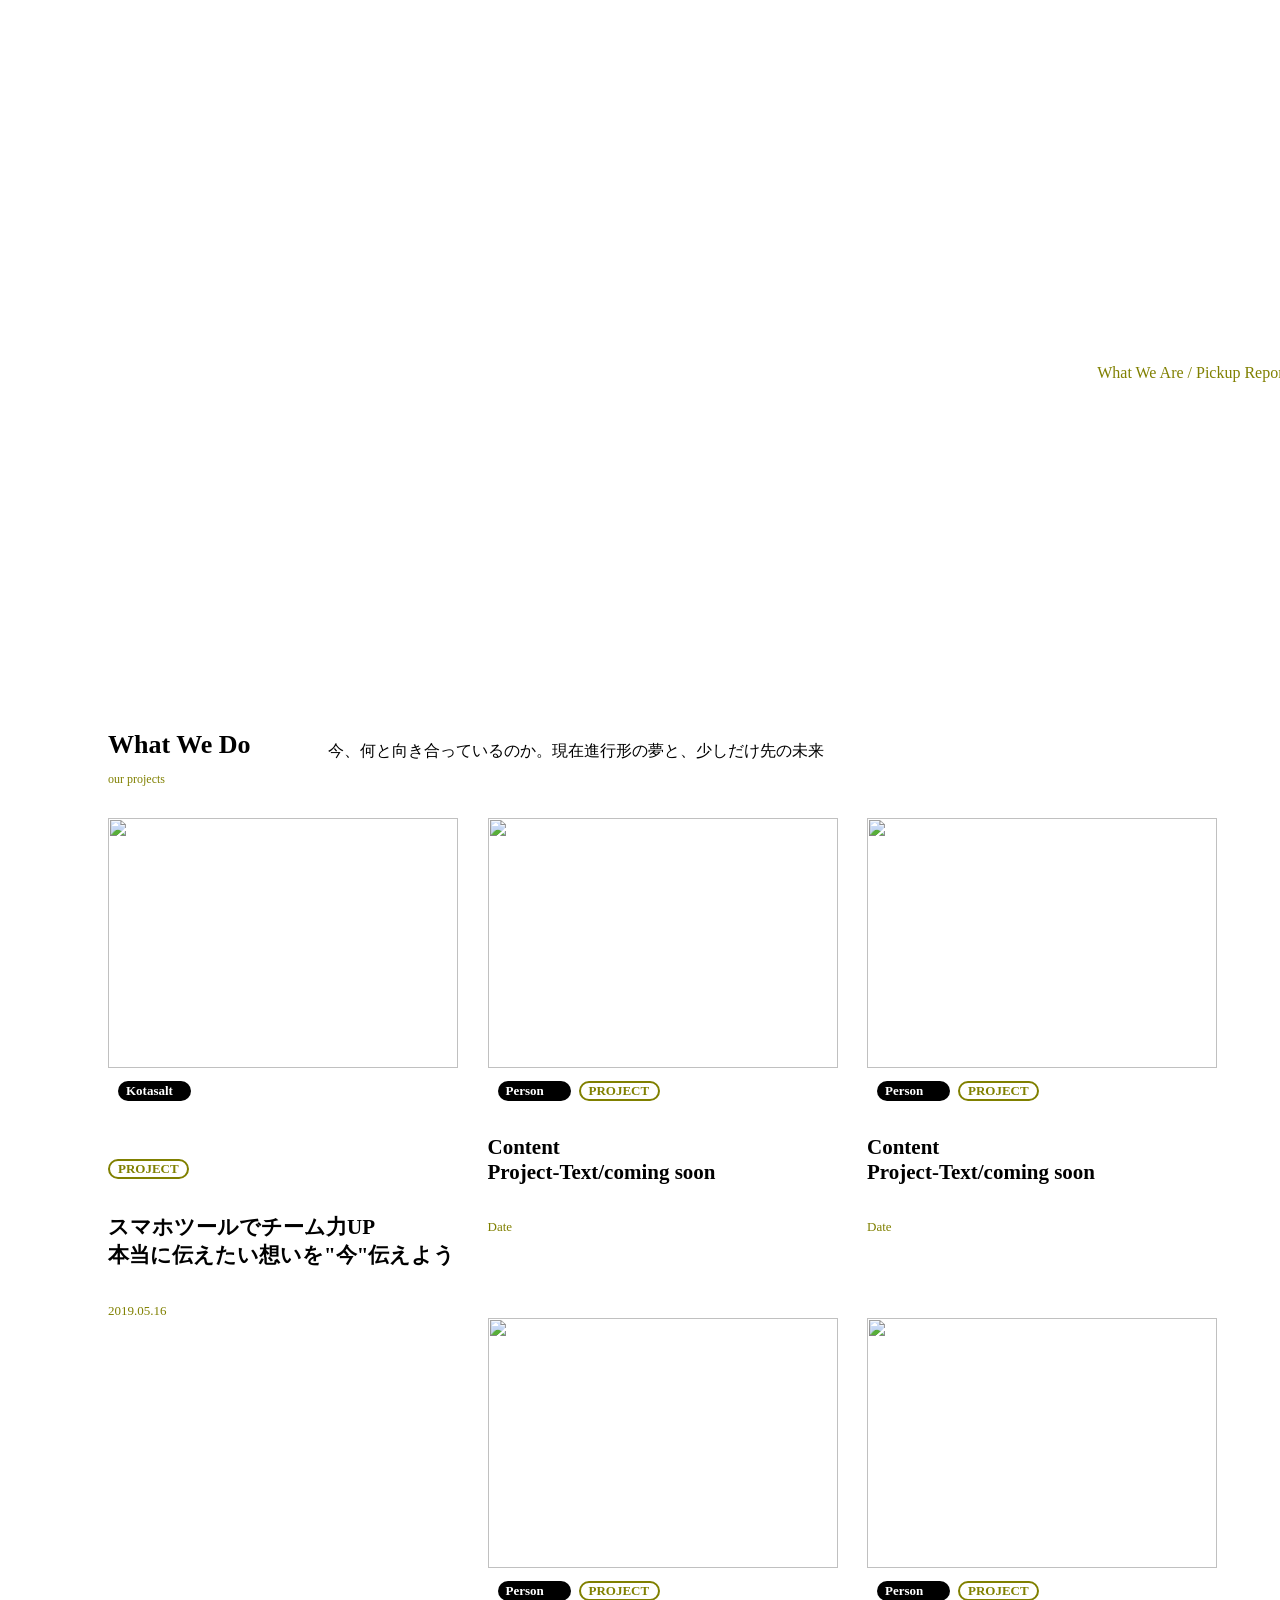
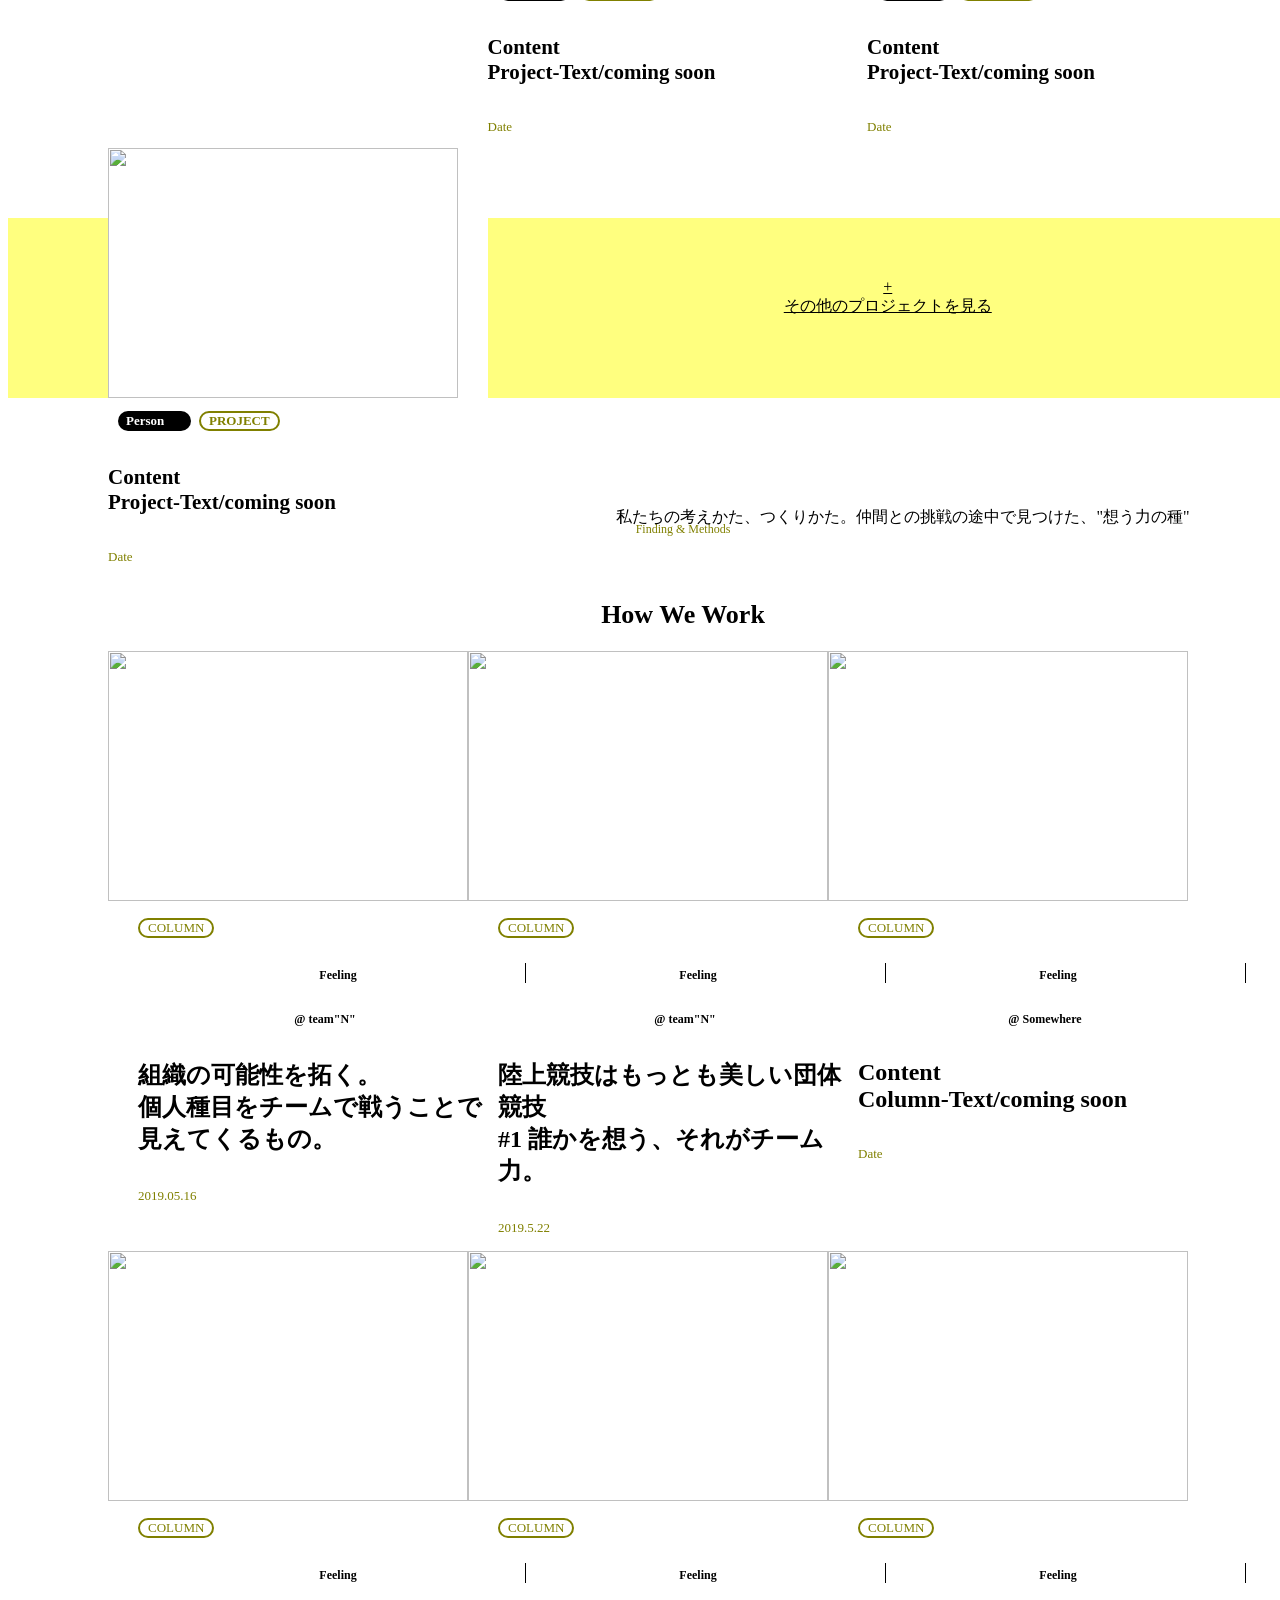
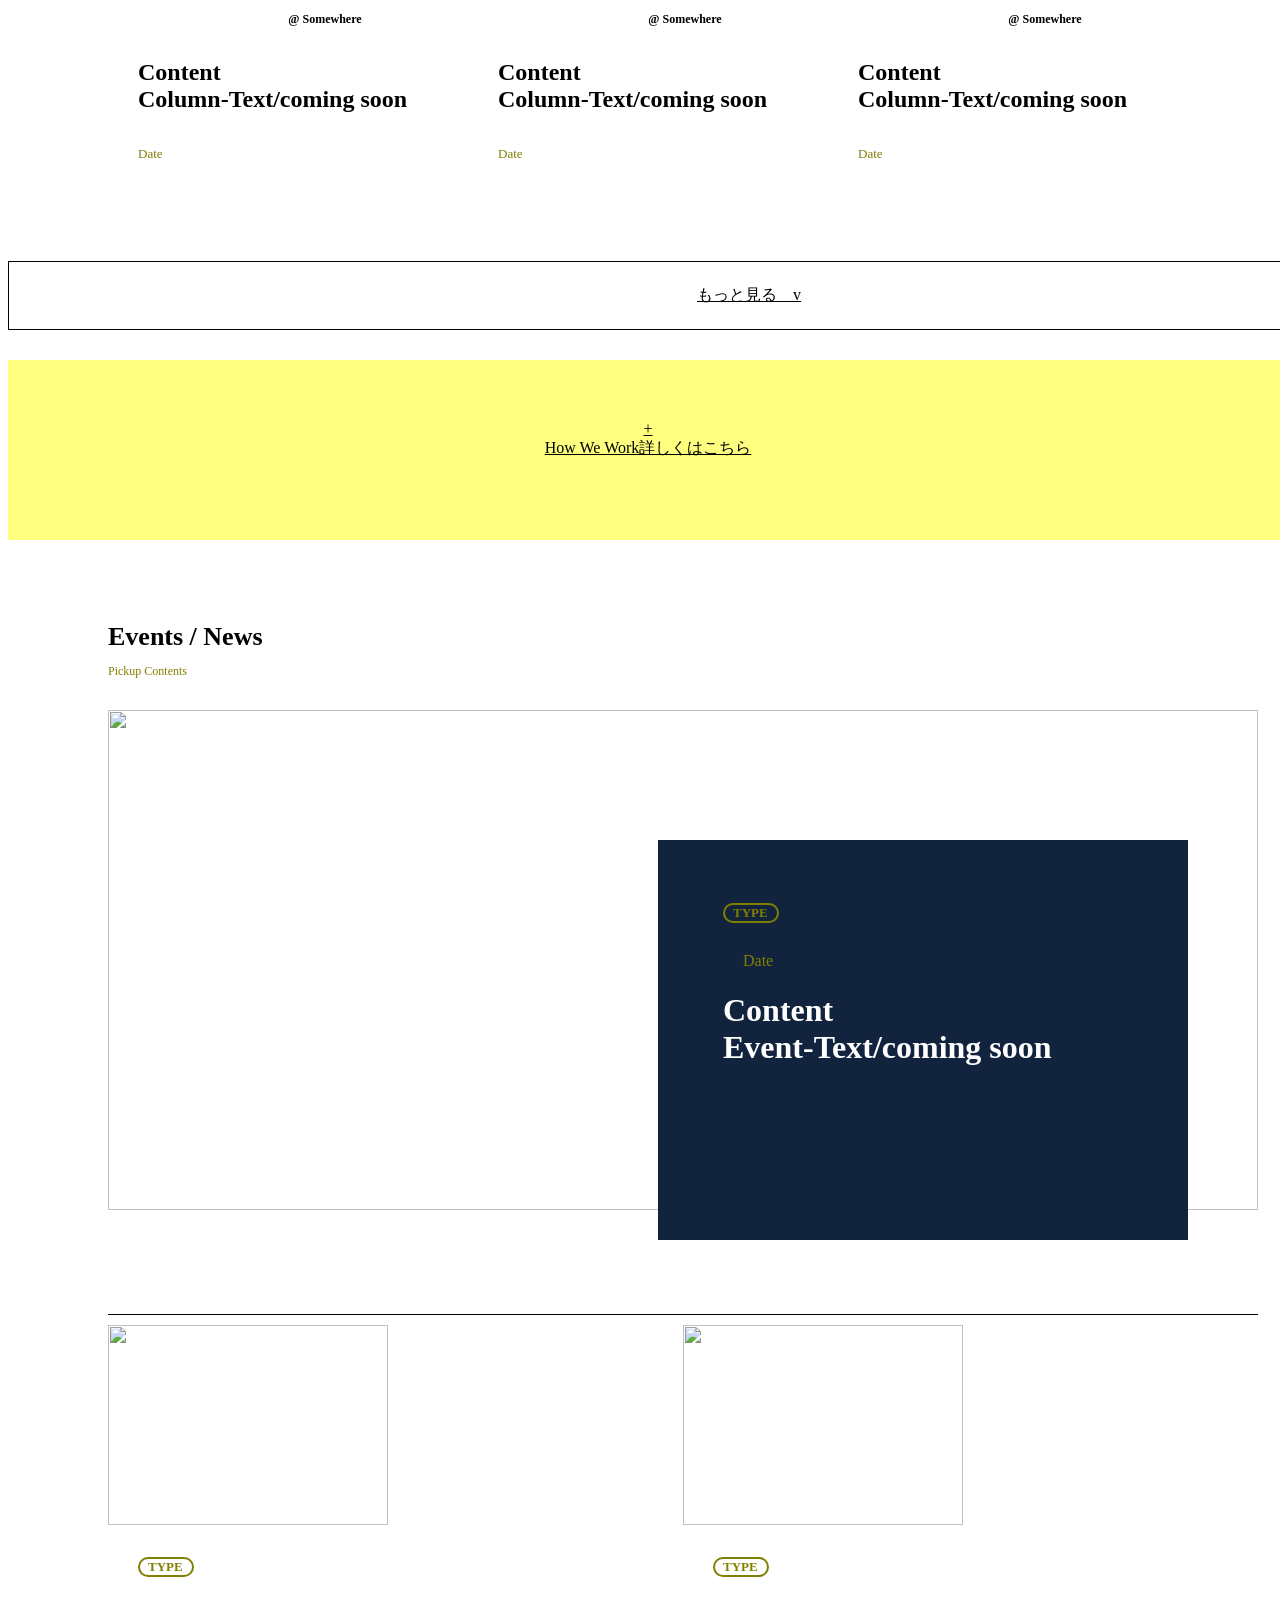
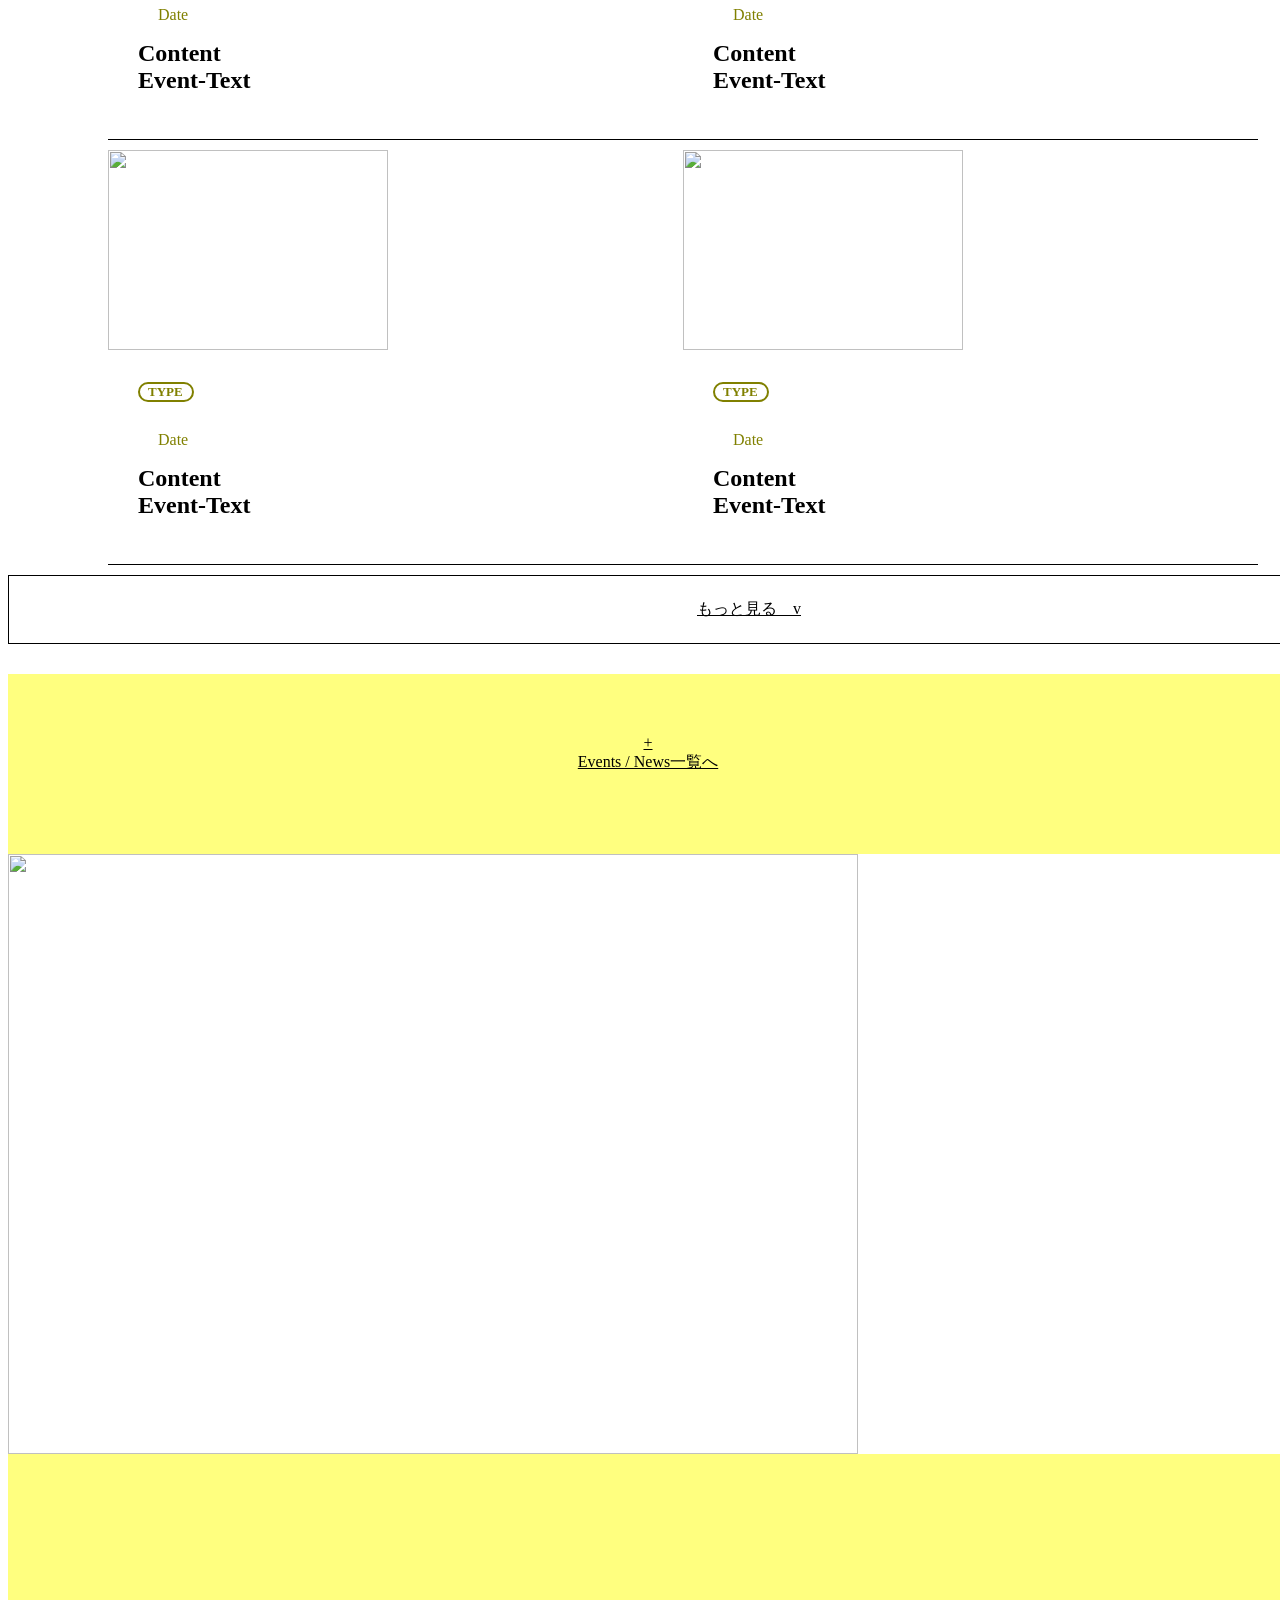
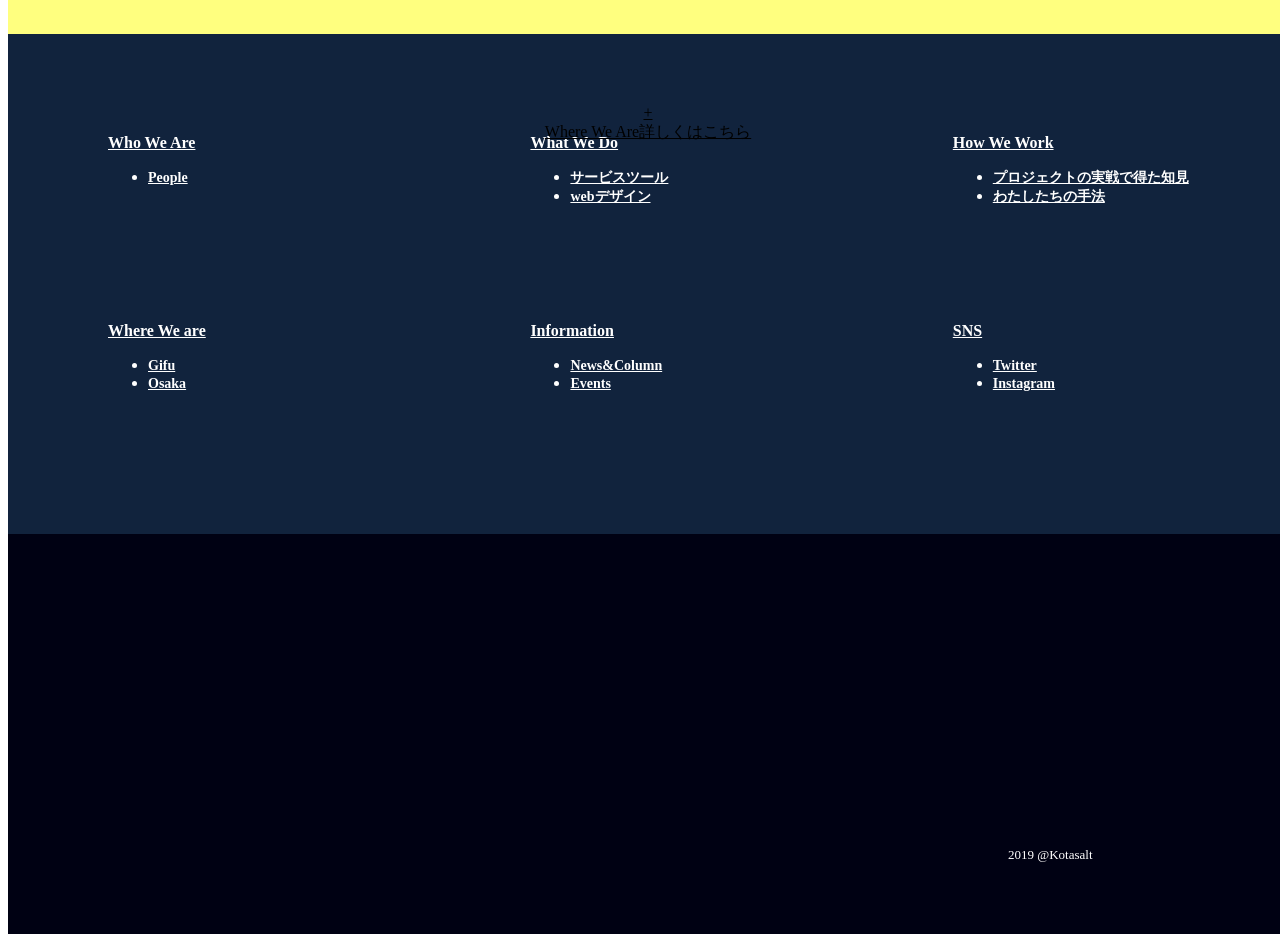
==== index.html @ a30d0985 "Update index.html" ====
<!DOCTYPE html>
<html>
<head>
  <meta name="viewport" content="width=device-width,initial-scale=1.0">
</head>
<link rel="stylesheet" href="stylesheet.css">
  <header>
    <div class="header-logo">
    <div class="header-left">
<h1>@Kotasalt</h1>
    </div>
    <div class="header-right">

        <a href="#">Who</a>
        <a href="#">What</a>
        <a href="#">How</a>
        <a href="#">Where</a>

    </div>
  </div>
  </header>
  <div class="top-wrapper">
    <div class="top-wrapper-logo">
<p>What We Are / Pickup Report</p>
<h1>組織の持つ力の可能性。<br><span> 誰かを想うことで<br> 人はどこまで成長し、楽しめるのか。</span></h1>
</div>

  </div>
  <div class="what-wrapper">
    <div class="contener">
    <div class="section-title">
      <div class="title-left">
      <h2>What We Do</h2>
      <p>our projects</p>
        </div>
        <div class="title-right">
      今、何と向き合っているのか。現在進行形の夢と、少しだけ先の未来
    </div>
  </div>
    <div class="what-contents">
     <div class="project-contents">
       <div class="project-top">
         <a href="#">
       <div class="project">
         <img src="https://kotasalt.web.fc2.com/IMG_E2356.JPG

" alt="">
         <div class="project-head">
         <p class="person">Kotasalt<p>
         <p class="project-logo">PROJECT</p>
          </div>
         <h3>スマホツールでチーム力UP<br>本当に伝えたい想いを"今"伝えよう</h3>
         <p class="date">2019.05.16</p>
       </div>
       </a>
       <a href="#">
       <div class="project">
         <img src="https://kotasalt.web.fc2.com/IMG_E2369.JPG

" alt="">
         <div class="project-head">
         <p class="person">Person</p>
         <p class="project-logo">PROJECT</p>
          </div>
         <h3>Content<br>Project-Text/coming soon</h3>
         <p class="date">Date</p>
       </div>
       </a>
       <a href="#">
       <div class="project">
         <img src="https://kotasalt.web.fc2.com/IMG_E2365.JPG" alt="">
         <div class="project-head">
         <p class="person">Person</p>
         <p class="project-logo">PROJECT</p>
          </div>
         <h3>Content<br>Project-Text/coming soon</h3>
         <p class="date">Date</p>
       </div>
       </a>
     </div>
     <div class="project-bottom">
       <a href="#">
       <div class="project">
         <img src="https://kotasalt.web.fc2.com/IMG_E2357.JPG
" alt="">
         <div class="project-head">
         <p class="person">Person</p>
         <p class="project-logo">PROJECT</p>
          </div>
         <h3>Content<br>Project-Text/coming soon</h3>
         <p class="date">Date</p>
       </div>
       </a>
       <a href="#">
       <div class="project">
         <img src="https://kotasalt.web.fc2.com/IMG_E2361.JPG
" alt="">
         <div class="project-head">
         <p class="person">Person</p>
         <p class="project-logo">PROJECT</p>
          </div>
         <h3>Content<br>Project-Text/coming soon</h3>
         <p class="date">Date</p>
       </div>
       </a>
       <a href="#">
       <div class="project">
         <img src="https://kotasalt.web.fc2.com/IMG_E2350.JPG
" alt="">
         <div class="project-head">
         <p class="person">Person</p>
         <p class="project-logo">PROJECT</p>
          </div>
         <h3>Content<br>Project-Text/coming soon</h3>
         <p class="date">Date</p>
       </div>
       </a>
     </div>
     </div>
    </div>
  </div>
    <div class="plus">
      <a href="#">+<br>その他のプロジェクトを見る</a>
    </div>
  </div>
  <div class="how-wrapper">
    <div class="contener">
    <div class="section-title">
      <div class="title-left">
      <p>Finding & Methods</p>
      <h2>How We Work</h2>
    </div>
    <div class="title-right">
      <p>私たちの考えかた、つくりかた。仲間との挑戦の途中で見つけた、"想う力の種"</p>
    </div>
    </div>
    <div class="how-contents">

      <div class="contents">
        <div class="content-top">
          <a href="#">
          <div class="content">
            <img src="https://kotasalt.web.fc2.com/IMG_E2354.JPG" alt="">
            <div class="content-text">
              <div class="content-title">
                <p class="column">COLUMN</p>
                <p class="feeling">Feeling</p>
                <p class="place">@ team"N"</p>
              </div>
              <div class="content-letter">
                <h2>組織の可能性を拓く。<br>個人種目をチームで戦うことで見えてくるもの。</h2>
              </div>
              <p class="date">2019.05.16</p>
            </div>
          </div>
          </a>
          <a href="#">
          <div class="content">
            <img src="https://kotasalt.web.fc2.com/IMG_E2359.JPG
" alt="">
            <div class="content-text">
              <div class="content-title">
                <p class="column">COLUMN</p>
                <p class="feeling">Feeling</p>
                <p class="place">@ team"N"</p>
              </div>
                <div class="content-letter">
                  <h2>陸上競技はもっとも美しい団体競技<br>#1 誰かを想う、それがチーム力。</h3>
                </div>
                <p class="date">2019.5.22</p>
              </div>

            </div>
              </a>
              <a href="#">
          <div class="content">
            <img src="https://kotasalt.web.fc2.com/IMG_E2348.JPG
" alt="">
            <div class="content-text">
              <div class="content-title">
                <p class="column">COLUMN</p>
                <p class="feeling">Feeling</p>
                <p class="place">@ Somewhere</p>
              </div>
                <div class="content-letter">
                  <h2>Content<br>Column-Text/coming soon</h2>
                </div>
                <p class="date">Date</p>
              </div>

            </div>
            </a>
          </div>
          <div class="content-bottom">
            <a href="#">
          <div class="content">
            <img src="https://kotasalt.web.fc2.com/IMG_E2347.JPG
" alt="">
            <div class="content-text">
              <div class="content-title">
                <p class="column">COLUMN</p>
                <p class="feeling">Feeling</p>
                <p class="place">@ Somewhere</p>
              </div>
                <div class="content-letter">
                  <h2>Content<br>Column-Text/coming soon</h2>
                </div>
                <p class="date">Date</p>
              </div>

            </div>
            </a>
            <a href="#">
          <div class="content">
            <img src="https://kotasalt.web.fc2.com/IMG_E2342.JPG
" alt="">
            <div class="content-text">
              <div class="content-title">
                <p class="column">COLUMN</p>
                <p class="feeling">Feeling</p>
                <p class="place">@ Somewhere</p>
              </div>
                <div class="content-letter">
                  <h2>Content<br>Column-Text/coming soon</h2>
                </div>
                <p class="date">Date</p>
              </div>

            </div>
            </a>
            <a href="#">
            <div class="content">
              <img src="https://kotasalt.web.fc2.com/IMG_E2343.JPG
" alt="">
              <div class="content-text">
                <div class="content-title">
                  <p class="column">COLUMN</p>
                  <p class="feeling">Feeling</p>
                  <p class="place">@ Somewhere</p>
                </div>
                  <div class="content-letter">
                    <h2>Content<br>Column-Text/coming soon</h2>
                  </div>
                  <p class="date">Date</p>
                </div>

              </div>
              </a>
    </div>
  </div>
</div>
</div>
    <div class="more">
      <a href="#">もっと見る　v</a>
    </div>
    <div class=" plus">
      <a href="#">+<br>How We Work詳しくはこちら</a>
    </div>

</div>
  <div class="event-wrapper">
    <div class="contener">
    <div class="section-title">
      <div class="title-left">


      <h2>Events / News</h2>
      <p>Pickup Contents</p>
      </div>
  </div>
  <div class="event-contents">
    <div class="event-top">
      <img src="https://kotasalt.web.fc2.com/IMG_E2345.JPG
" alt="">
      <div class="event-box">
        <div class="event-text">
        <p class="type">TYPE</p>
        <p class="event-date">Date</p>
        <h1>Content<br>Event-Text/coming soon</h1>
      </div>
      </div>
      <div class="events">
        <a href="#">
        <div class="event">
          <div class="event-left">
            <img src="https://kotasalt.web.fc2.com/IMG_E2338.JPG
" alt="">
          </div>
          <div class="event-right">
            <p class="type">TYPE</p>
            <p class="event-date">Date</p>
            <h2>Content<br>Event-Text</h2>
          </div>
        </div>
        </a>
        <a href="#">
        <div class="event">
          <div class="event-left">
            <img src="https://kotasalt.web.fc2.com/IMG_E2355.JPG
" alt="">
          </div>
          <div class="event-right">
            <p class="type">TYPE</p>
            <p class="event-date">Date</p>
            <h2>Content<br>Event-Text</h2>
          </div>
        </div>
        </a>
        <a href="#">
        <div class="event">
          <div class="event-left">
            <img src="https://kotasalt.web.fc2.com/IMG_E2362.JPG
" alt="">
          </div>
          <div class="event-right">
            <p class="type">TYPE</p>
            <p class="event-date">Date</p>
            <h2>Content<br>Event-Text</h2>
          </div>
        </div>
        </a>
        <a href="#">
        <div class="event">
          <div class="event-left">
            <img src="https://kotasalt.web.fc2.com/IMG_E2360.JPG
" alt="">
          </div>
          <div class="event-right">
            <p class="type">TYPE</p>
            <p class="event-date">Date</p>
            <h2>Content<br>Event-Text</h2>
          </div>
        </div>
        </a>


      </div>
    </div>
  </div>
</div>
  <div class="more">
    <a href="#">もっと見る　v</a>
  </div>

  <div class="plus">
    <a href="#">+<br>Events / News一覧へ</a>
  </div>
  </div>
  <div class="where-wrapper">

    <div class="where-contents">
      <div class="where-image">
        <img src="https://pds.exblog.jp/pds/1/201011/21/76/d0054276_19454014.jpg
" alt="">
      </div>
      <div class="where-right">
        <div class="section-title">
          <p class="access">Access</p>
          <h2>Where We Are</h2>
        </div>
      <div class="where-type">
        <ul>
          <li><a href="#">Gifu</a> </li>
          <li><a class="osaka" href="#">Osaka</a> </li>
        </ul>
      </div>
      </div>
    </div>
    <div class="plus">
      <a href="#">+<br>Where We Are詳しくはこちら</a>
    </div>
  </div>
  <div class="conect-wrapper">
   <div class="something1">

   </div>
   <div class="something2">

   </div>
   <div class="something3">

   </div>
  </div>
  <!-- <div class="message-wrapper"> -->
    <!-- <h2>お問い合わせ</h2> -->
    <!-- <p>気軽にご連絡ください。</p> -->
  <!-- </div> -->
  <div class="link-wrapper">
    <div class="link-contents">
    <div class="link-top">
    <div class="top where">
      <a href="#">Who We Are</a>
      <ul>
        <li>  <a href="#">People</a></li>
      </ul>
    </div>
    <div class="top what">
      <a href="#">What We Do</a>
      <ul>
        <li>  <a href="#">サービスツール</a></li>
        <li>  <a href="#">webデザイン</a></li>
      </ul>
    </div>
    <div class="top how">
      <a href="#">How We Work</a>
      <ul>
        <li>  <a href="#">プロジェクトの実戦で得た知見</a></li>
        <li><a href="#">わたしたちの手法</a></li>
      </ul>

    </div>
  </div>
  <div class="link-bottom">
    <div class="bottom where">
      <a href="#">Where We are</a>
      <ul>
        <li><a href="#">Gifu</a></li>
        <li><a href="#">Osaka</a></li>
      </ul>
    </div>
    <div class="bottom information">
      <a href="#">Information</a>
      <ul>
        <li><a href="#">News&Column</a></li>
        <li>  <a href="#">Events</a></li>
      </ul>

    </div>
    <div class="bottom sns">
      <a href="#">SNS</a>
      <ul>
        <li><a href="#">Twitter</a> </li>
        <li><a href="#">Instagram</a></li>
      </ul>
    </div>
  </div>
  </div>
</div>
  <footer>
    <p>2019 @Kotasalt</p>
     </footer>
</html>
---- stylesheet.css ----
*{
 width:100%;
}
header{
 height:80px;

  position:absolute;

  width:100%;

}
.header-logo{
height:50px;

}
.header-left{
  float:left;
}
.header-left h1{
  font-size:30px;
  margin-left: 30px;
color:white;
padding-top:5px;
}
.header-right{
  float:right;
  margin-right:15px;
  text-align:right;
}
.header-right a{
font-size:20px;
padding:0 15px;
margin-top: 36px;
margin-right:40px;
color:white;
text-align:right;
float:right;
font-family:sans-serif;
font-weight: bold;
}
.header-right a:hover{
  color:rgba(255, 255, 0, 1);
}
.top-wrapper{
background-image:url(https://kotasalt.web.fc2.com/IMG_E2345.JPG


 );
background-size:cover;
height:640px;
width:100%;
}
.top-wrapper p{
  color:#808000;
  font-family:serif;
  text-align:right;
  padding-right: 21px;
}
.top-wrapper h1{
  color:white;
  text-align:left;
  float:right;
  font-size:35px;
  margin-left:20px;
}
.top-wrapper-logo{
  padding-top:340px;
  padding-right:80px;
}

.top-wrapper-select{
  float:left;
}
.what-wrapper{
  padding-top:30px;
  margin-top:30px;


}
.contener{
margin:0 auto;
padding:0 100px;
max-width:1150px;
width:100%;
}
.section-title{
  height:100px;
position:relative;
}
.title-left{
  border-right: #696969 solid 2px;
}
.title-left h2{
  font-size:30px;
float:left;
font-size:26px;
}
.title-left p{
  color:#808000;
position:absolute;
top:52px;
font-size:12px;
font-family:inherit;

}
.title-right{
  position:absolute;
  float:right;
  top:33px;
  padding-left: 220px;

}
.what-contents{
  text-align:center;
  height:1000px;

}
.project-top{
  height:500px;
}
.project-bottom{
  height:500px;
}
.project{
  float:left;
  width:33%;
  text-align:left;
  background-color: white;
}
.project:hover{
opacity:0.7;
}
.plus{
  height:120px;
text-align: center;
padding-top: 60px;
background-color:rgba(255,255,0,0.5);
border-bottom:none;
}
.plus:hover{
  background-color:rgba(255,255,0,1)
}
.plus a{
  color:black;
}
.project img{
  display:block;
  width:350px;
  height:250px;
}
.person{
  font-size:13px;
  font-weight:bold;
  width:57px;
  padding:2px 8px;
  background-color:black;
  color:white;
  border-radius: 20px;
  margin-right: 8px;
  margin-left: 10px;

}
.project-logo{
  border:#808000 solid 2px;
  border-radius: 20px;
  color:#808000;


  font-size:13px;
  padding:0 8px;

  width:61px;
  display:block;

}
.project-head{

}
.project-head p{
  float:left;
  font-weight: bold;
}
.project h3{
  display:inline-block;
  font-size:21px;
color:black;
}
.date{
  color:#808000;
  font-size:13px;
  text-align: left;
}
.how-wrapper{
  padding-top:30px;
  margin-top:30px;

  text-align: center;

}
.content img{
  width:360px;
  height:250px;
}
.content{
  float:left;
  width:360px;
  height:600px;

}

.how-contents{
  text-align:center;
  height:1100px;
}
.content-text{

padding:0 30px;
}
.column{
  border:#808000 solid 2px;
  color:#808000;
  font-size:13px;
  border-radius: 20px;
  padding:0 8px;
  display:block;
  width:56px;
  float:left;
}
.section-title{
  padding-bottom:10px;
}
.feeling{
  float:left;
  font-size: 12px;
  font-weight: bold;
 padding-top:5px;
 padding-right:7px;
 padding-left: 20px;
 border-right:black solid 1px;
 color:black;
}
.place{
  float:left;
  font-size:12px;
  font-weight:bold;
  padding-top:5px;
  padding-left:7px;
  color:black;
}
.content-letter{
  display:inline-block;
  text-align: left;
  color:black;
}
.more{
  text-align: center;
}
.more a{
display:inline-block;
padding:23px 100px;
border:black solid 1px;
margin-top:10px;
margin-bottom:30px;
color:black;
}
.more a:hover{
  background-color:rgba(255,255,0,1);
}
.content:hover{
  background-color: rgba(255,255,0);
}
.event-wrapper{
  padding-top:30px;
  margin-top:30px;

}
.event-top{
  position:relative;
}
.event-top img{
  height:500px;
  width:100%;
}
.event-box{
  color:white;
  background-color: rgba(17,35,61,1);
  width:530px;
  height:400px;
  position:absolute;
  top:130px;
  margin-left:550px;
}
.event-left img{
  width:280px;
  height:200px;
}
.event-text{
  margin:0 auto;
  width:400px;
  height:300px;
  margin-top:50px;
  position:relative;
}
.type{
  border:#808000 solid 2px;
  border-radius: 20px;
  font-size:13px;
  width:36px;
  color:#808000;
padding:0 8px;
float:left;
font-weight: bold;
}
.event-date{
  color:#808000;
  float:left;
  padding-left: 20px;
}
.event-text h1{
  display:block;
  position:absolute;
  top:80px;
  text-align: left;
}
.events{

  height:500px;
  margin-top: 100px;
  border-top: black solid 1px;
}
.event-left{
  float:left;
}
.event-right{
  float:left;
  padding:15px 30px;
}
.event-right h2{
  color:black;
}
.event{
  width:50%;
  float:left;
  padding-top:10px;
  padding-bottom:10px;
  border-bottom: black solid 1px;

}
.where-contents{
height:600px;
}
.where-image{
  float:left;
  width:850px;
  height:600px;
}
.where-image img{
  width:850px;
  height:600px;
}
.where-left{
  float:left;
}
.where-right{
padding-right:245px;
  float:right;
  text-align: left;
}
.access{
  color:#808000;
}
.where-type a{
  color:black;
  font-weight: bold;
  font-size:22px;
}
.where-type li{
  padding-bottom:20px;
}
.link-wrapper{
  background-color:rgba(17,35,61,1);
  color:white;
  height:500px;
}
.link-wrapper a{
  color:white;
  font-weight: bold;
}
.link-contents{
  padding:100px 100px;
}
.link-top{

}
.link-bottom{

}
.who{
  float:left;
}
.where{
  float:left;
}
.what{
  float:left;
}
.how{
  float:left;
}
.information{
  float:left;
}
.sns{
  float:left
}
.top{
  float:left;
  width:33%;
  padding-bottom:100px;
}
.bottom{
  float:left;
  width:33%;
}
.link-wrapper li a{
  font-size:14px;
}
footer{
  height:400px;
  background-color:#000113;
  position:relative;
}
footer p{
  position:absolute;
  color:white;
  top:300px;
  padding-left: 1000px;
  font-size:13px;
}
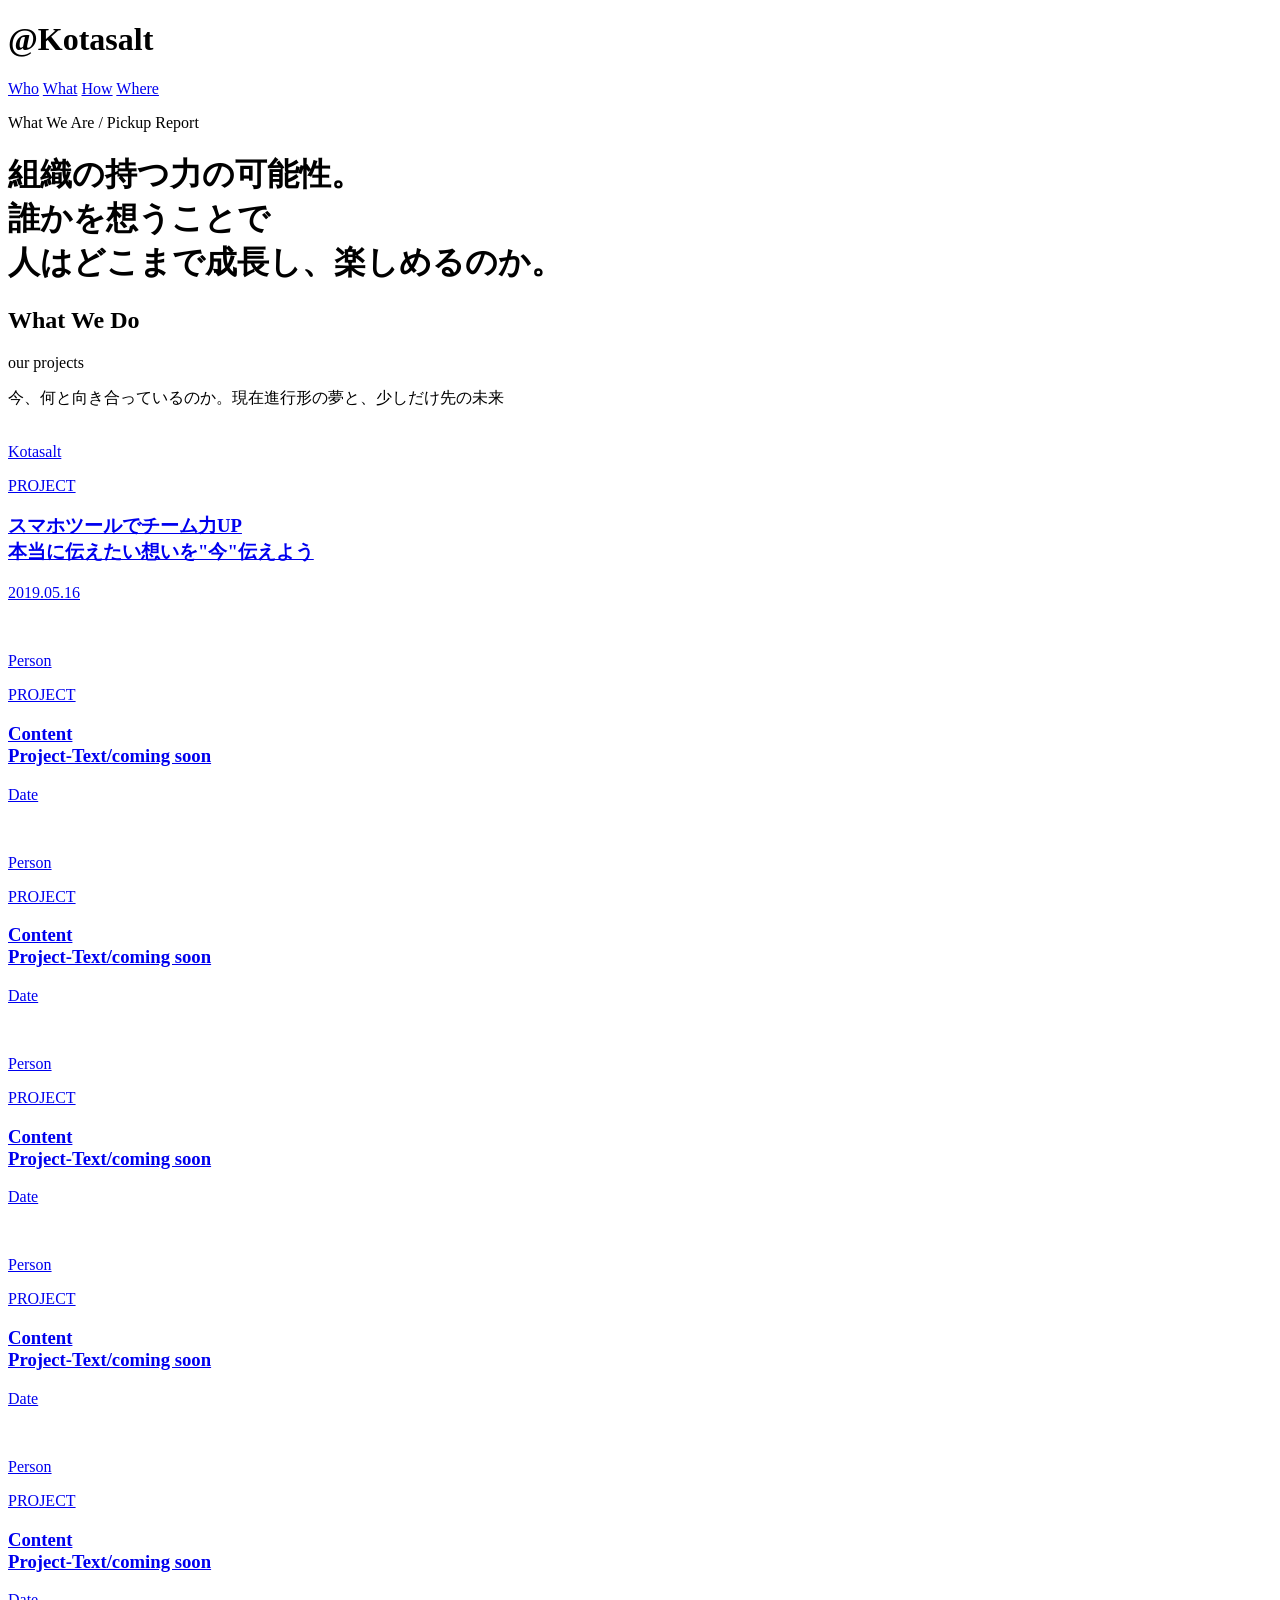
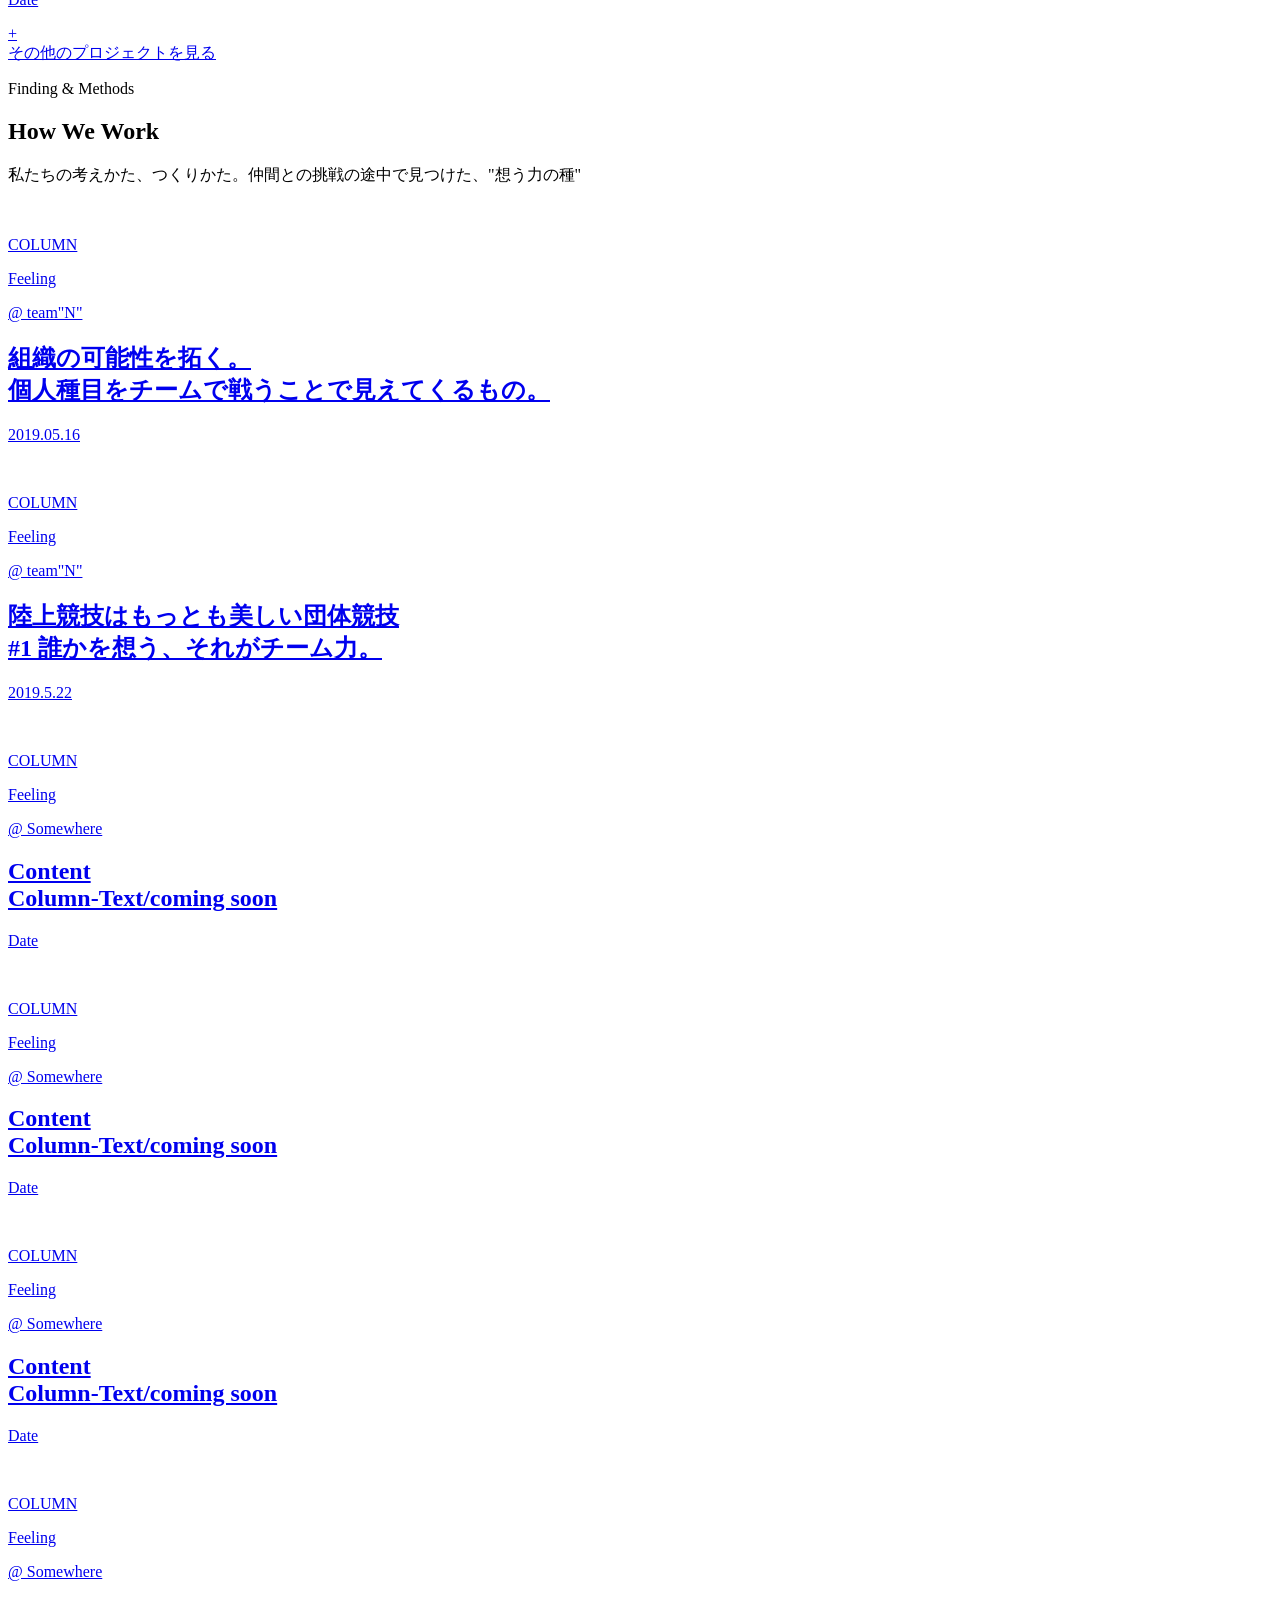
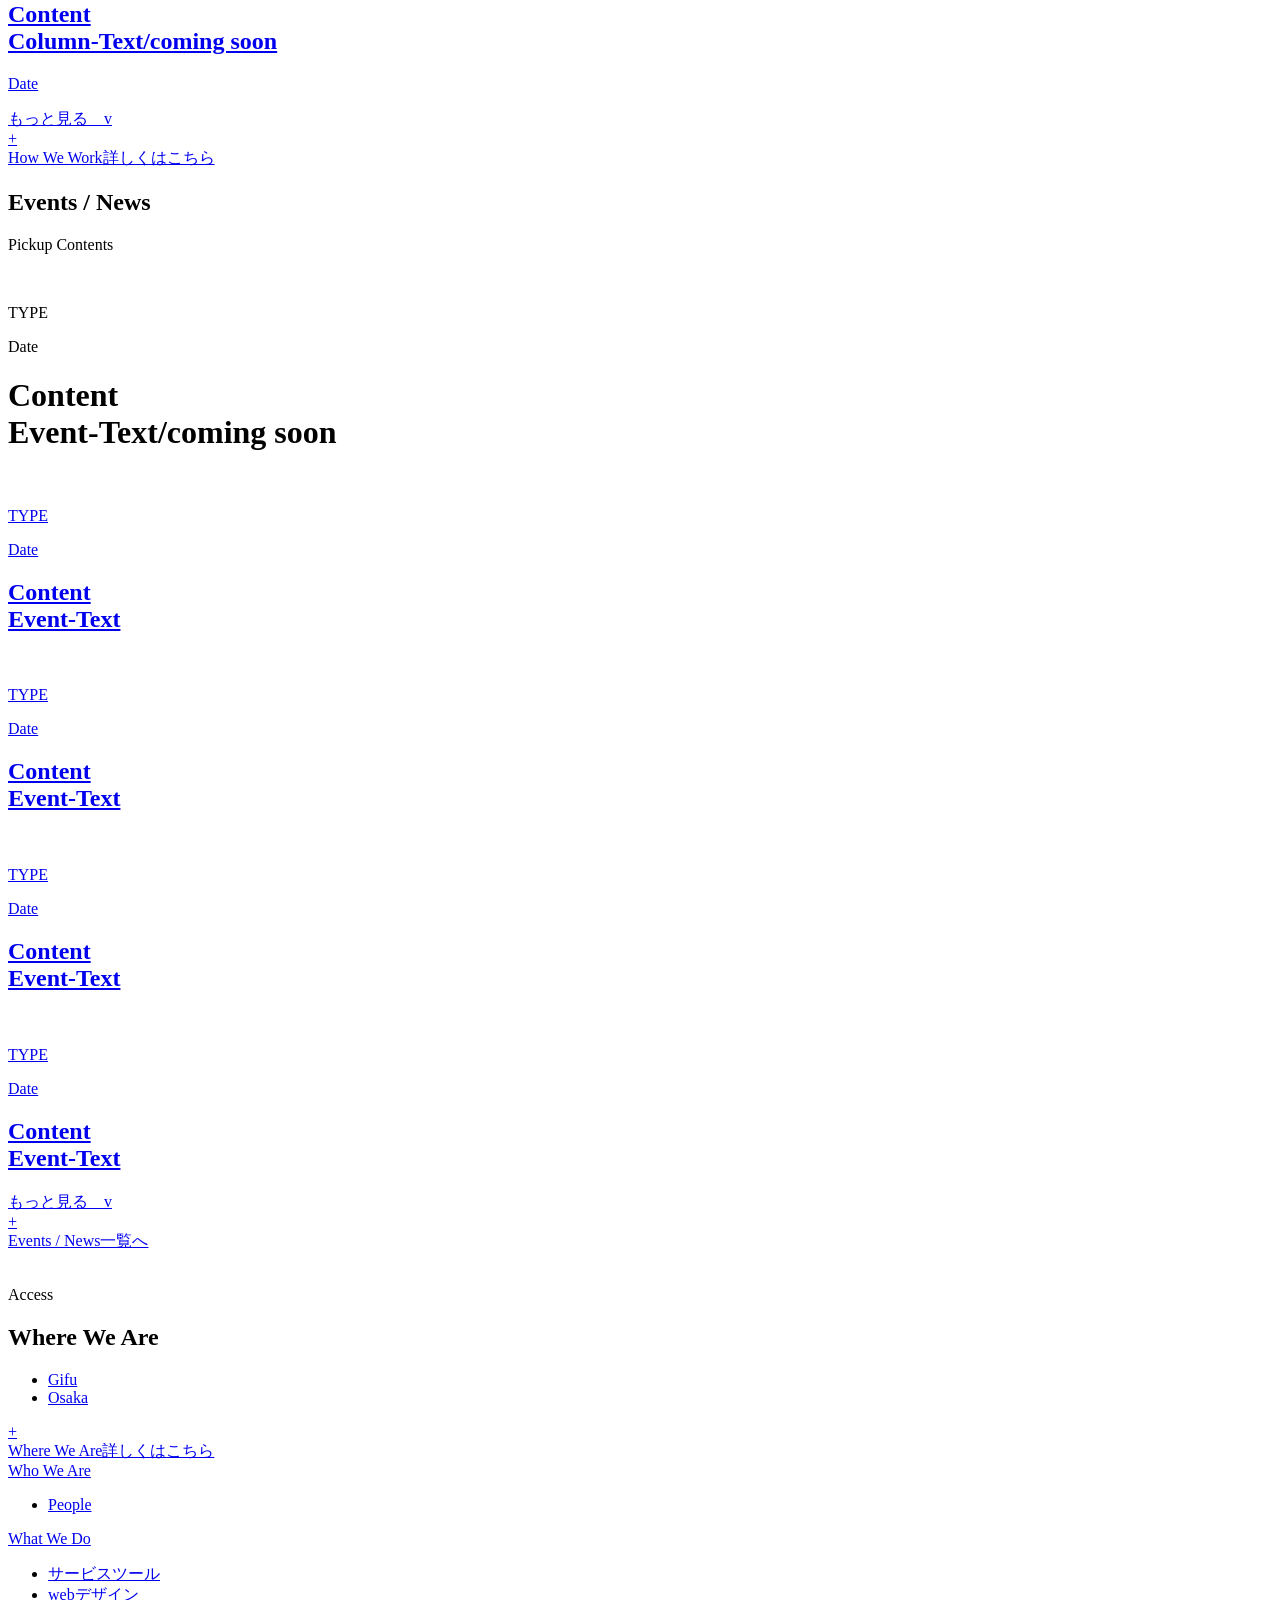
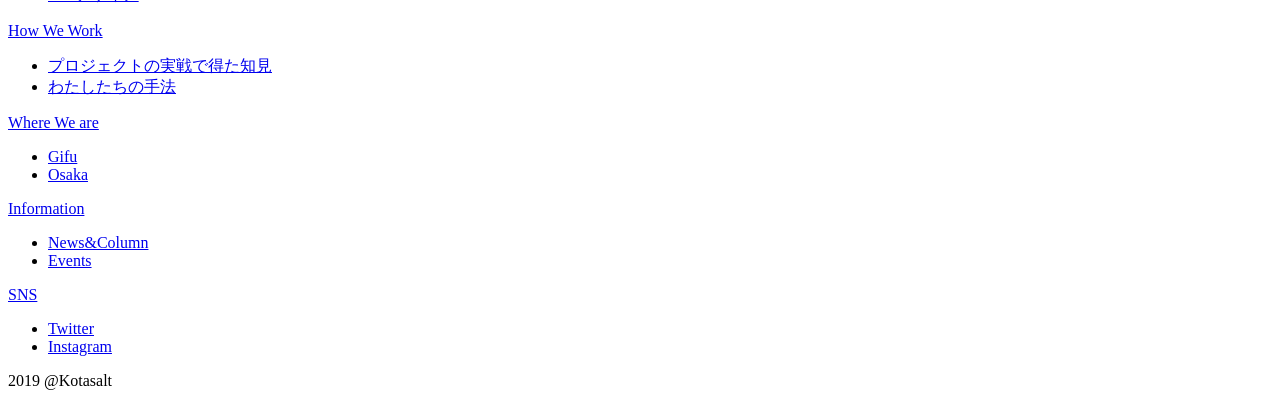
==== commit 4d5da04f: "Update index.html" ====
--- a/index.html
+++ b/index.html
@@ -3,7 +3,7 @@
 <head>
   <meta name="viewport" content="width=device-width,initial-scale=1.0">
 </head>
-<link rel="stylesheet" href="stylesheet.css">
+<link rel="stylesheet" href="[First]stylesheet.css">
   <header>
     <div class="header-logo">
     <div class="header-left">
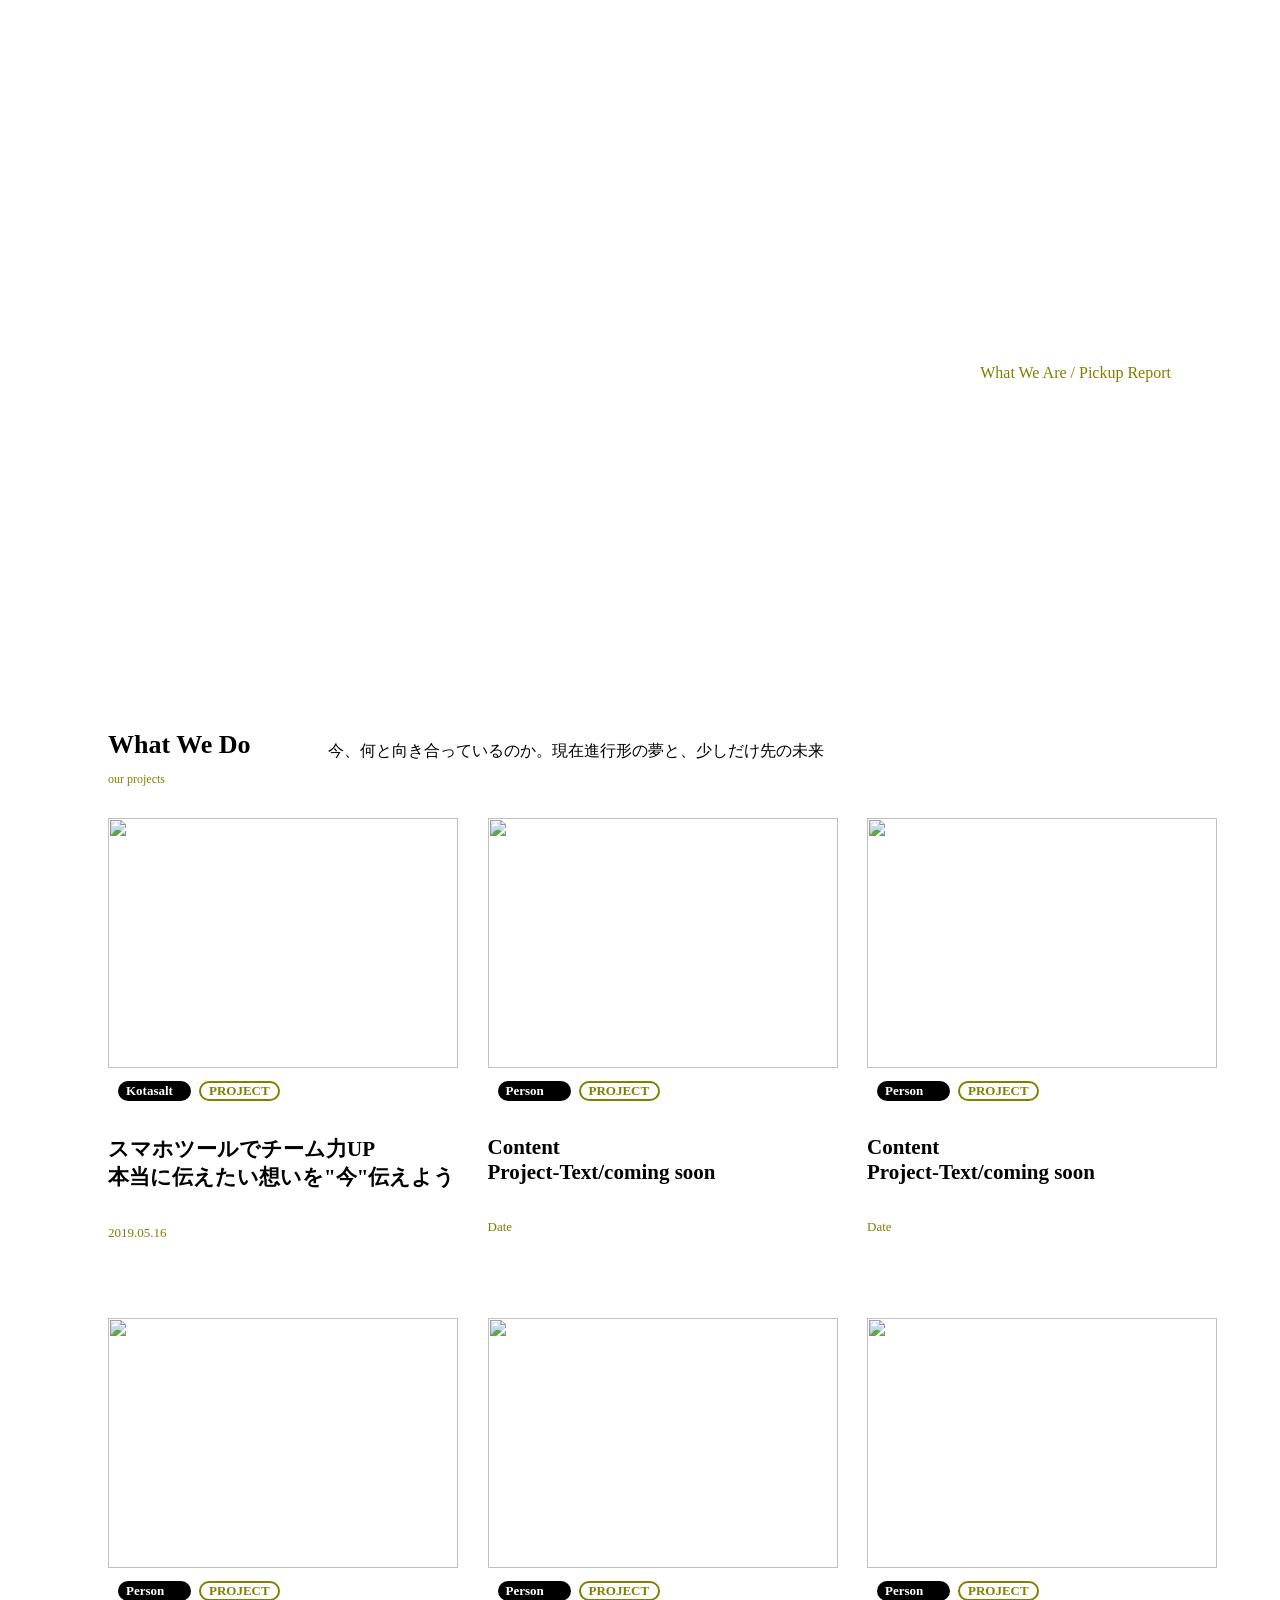
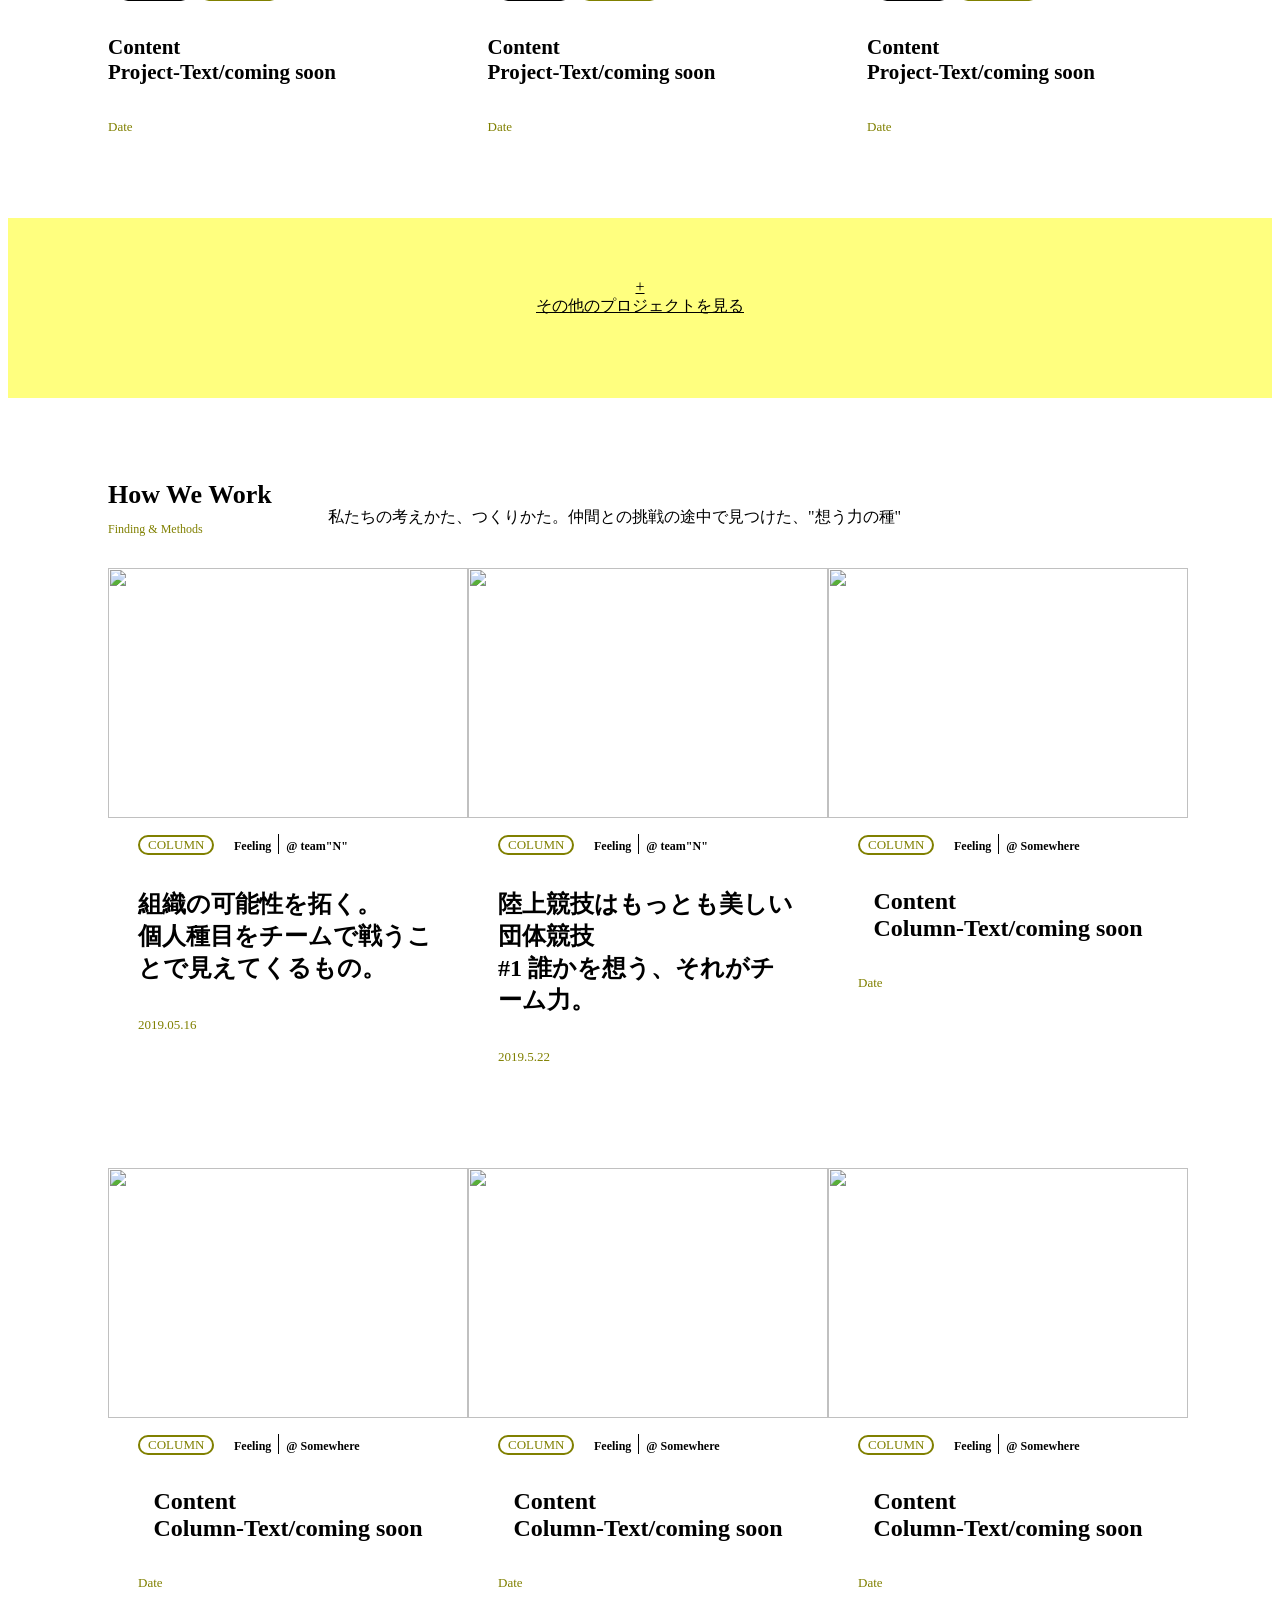
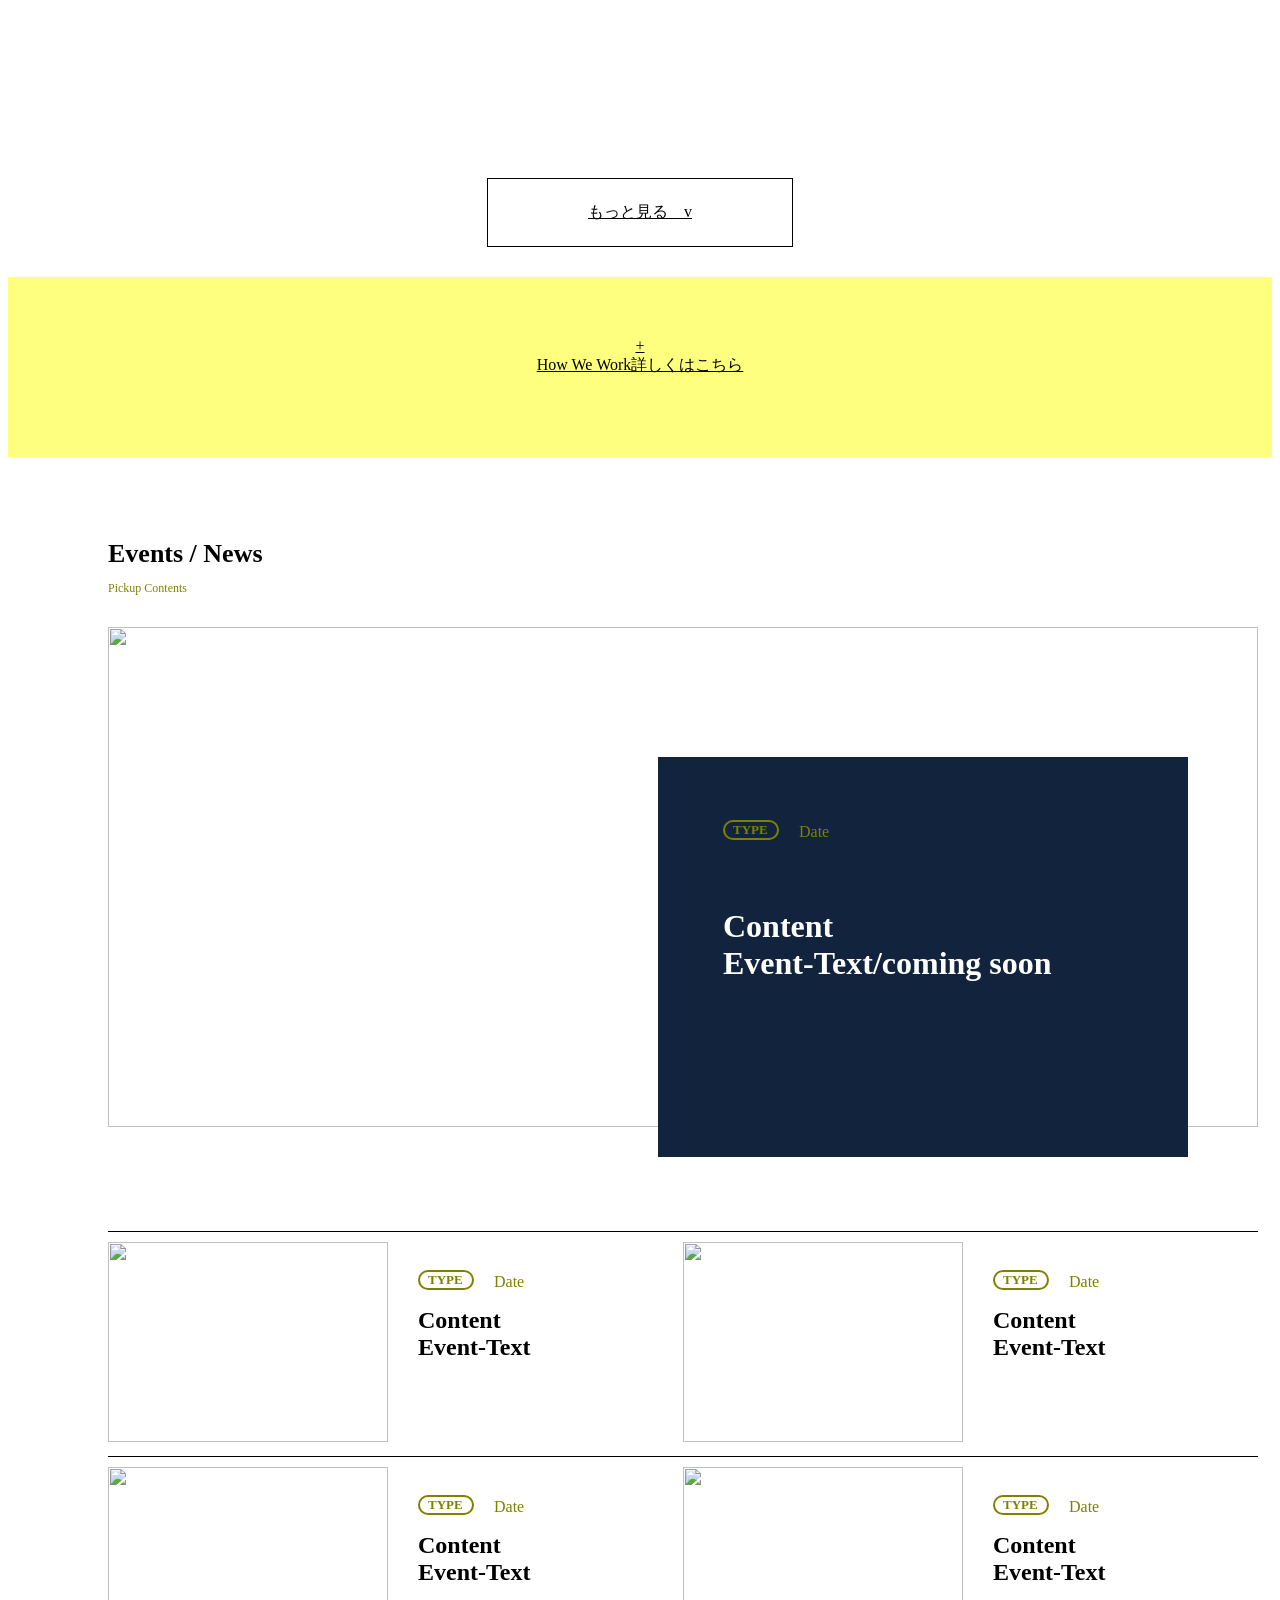
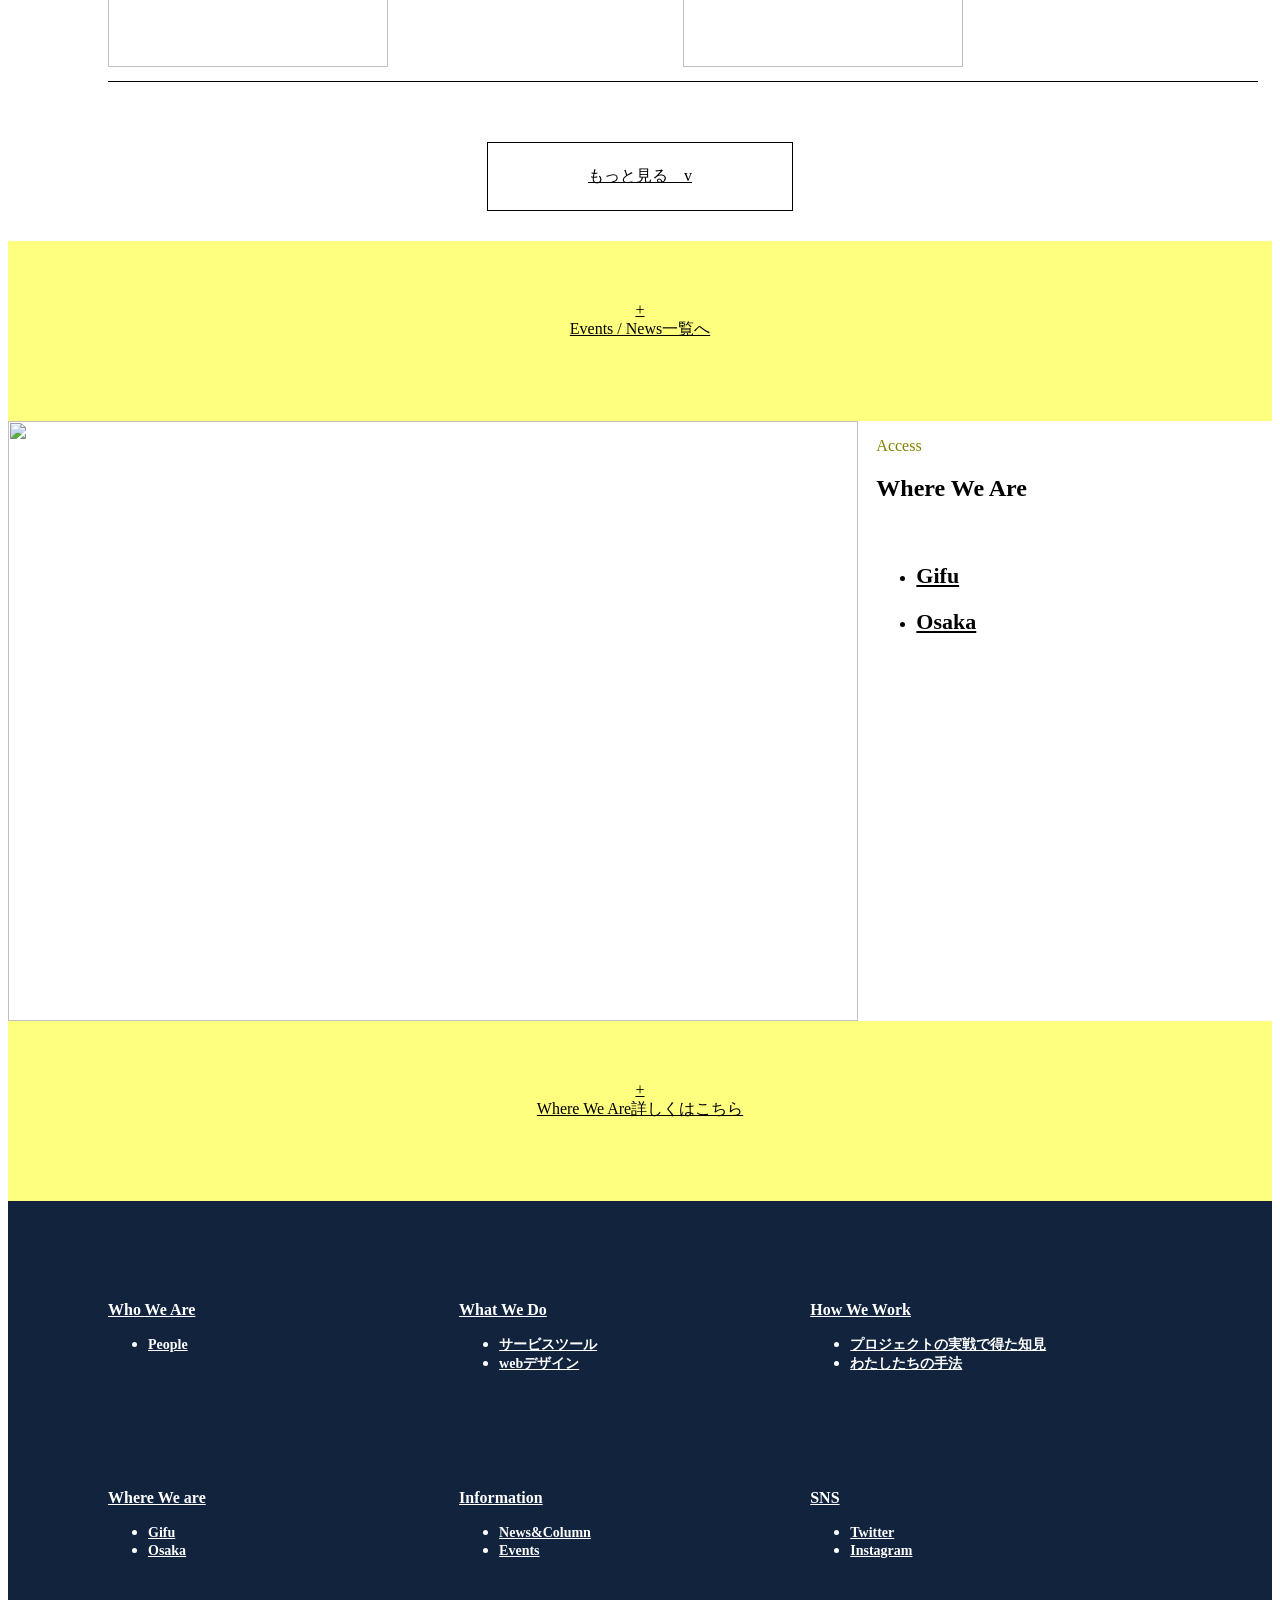
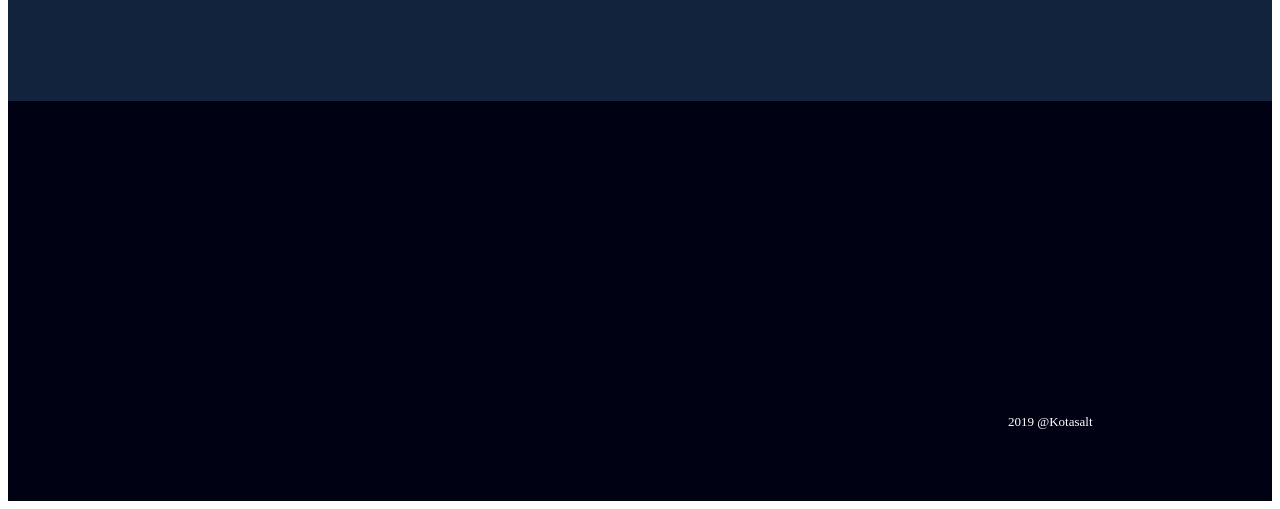
==== commit 10790a42: "Update index.html" ====
--- a/index.html
+++ b/index.html
@@ -2,8 +2,8 @@
 <html>
 <head>
   <meta name="viewport" content="width=device-width,initial-scale=1.0">
+  <link rel="stylesheet" href="stylesheet.css">
 </head>
-<link rel="stylesheet" href="[First]stylesheet.css">
   <header>
     <div class="header-logo">
     <div class="header-left">
--- a/stylesheet.css
+++ b/stylesheet.css
@@ -0,0 +1,460 @@
+*{
+}
+header{
+ height:80px;
+
+  position:absolute;
+
+  width:100%;
+
+}
+
+.header-logo{
+height:50px;
+
+}
+.header-left{
+  float:left;
+}
+.header-left h1{
+  font-size:30px;
+  margin-left: 30px;
+color:white;
+padding-top:5px;
+}
+.header-right{
+  float:right;
+  margin-right:15px;
+  text-align:right;
+}
+.header-right a{
+font-size:20px;
+padding:0 15px;
+margin-top: 36px;
+margin-right:40px;
+color:white;
+text-align:right;
+float:right;
+font-family:sans-serif;
+font-weight: bold;
+}
+.header-right a:hover{
+  color:rgba(255, 255, 0, 1);
+}
+.top-wrapper{
+background-image:url(https://kotasalt.web.fc2.com/IMG_E2345.JPG
+
+
+ );
+background-size:cover;
+height:640px;
+width:100%;
+}
+.top-wrapper p{
+  color:#808000;
+  font-family:serif;
+  text-align:right;
+  padding-right: 21px;
+}
+.top-wrapper h1{
+  color:white;
+  text-align:left;
+  float:right;
+  font-size:35px;
+  margin-left:20px;
+}
+.top-wrapper-logo{
+  padding-top:340px;
+  padding-right:80px;
+}
+
+.top-wrapper-select{
+  float:left;
+}
+.what-wrapper{
+  padding-top:30px;
+  margin-top:30px;
+width:100%;
+
+}
+.contener{
+margin:0 auto;
+padding:0 100px;
+max-width:1150px;
+width:100%;
+}
+.section-title{
+  height:100px;
+position:relative;
+}
+.title-left{
+  border-right: #696969 solid 2px;
+}
+.title-left h2{
+  font-size:30px;
+float:left;
+font-size:26px;
+}
+.title-left p{
+  color:#808000;
+position:absolute;
+top:52px;
+font-size:12px;
+font-family:inherit;
+
+}
+.title-right{
+  position:absolute;
+  float:right;
+  top:33px;
+  padding-left: 220px;
+
+}
+.what-contents{
+  text-align:center;
+  height:1000px;
+
+}
+.project-top{
+  height:500px;
+}
+.project-bottom{
+  height:500px;
+}
+.project{
+  float:left;
+  width:33%;
+  text-align:left;
+  background-color: white;
+}
+.project:hover{
+opacity:0.7;
+}
+.plus{
+  height:120px;
+text-align: center;
+padding-top: 60px;
+background-color:rgba(255,255,0,0.5);
+border-bottom:none;
+}
+.plus:hover{
+  background-color:rgba(255,255,0,1)
+}
+.plus a{
+  color:black;
+}
+.project img{
+  display:block;
+  width:350px;
+  height:250px;
+}
+.person{
+  font-size:13px;
+  font-weight:bold;
+  width:57px;
+  padding:2px 8px;
+  background-color:black;
+  color:white;
+  border-radius: 20px;
+  margin-right: 8px;
+  margin-left: 10px;
+
+}
+.project-logo{
+  border:#808000 solid 2px;
+  border-radius: 20px;
+  color:#808000;
+
+
+  font-size:13px;
+  padding:0 8px;
+
+  width:61px;
+  display:block;
+
+}
+.project-head{
+
+}
+.project-head p{
+  float:left;
+  font-weight: bold;
+}
+.project h3{
+  display:inline-block;
+  font-size:21px;
+color:black;
+}
+.date{
+  color:#808000;
+  font-size:13px;
+  text-align: left;
+}
+.how-wrapper{
+  padding-top:30px;
+  margin-top:30px;
+
+  text-align: center;
+
+}
+.content img{
+  width:360px;
+  height:250px;
+}
+.content{
+  float:left;
+  width:360px;
+  height:600px;
+
+}
+
+.how-contents{
+  text-align:center;
+  height:1100px;
+}
+.content-text{
+
+padding:0 30px;
+}
+.column{
+  border:#808000 solid 2px;
+  color:#808000;
+  font-size:13px;
+  border-radius: 20px;
+  padding:0 8px;
+  display:block;
+  width:56px;
+  float:left;
+}
+.section-title{
+  padding-bottom:10px;
+}
+.feeling{
+  float:left;
+  font-size: 12px;
+  font-weight: bold;
+ padding-top:5px;
+ padding-right:7px;
+ padding-left: 20px;
+ border-right:black solid 1px;
+ color:black;
+}
+.place{
+  float:left;
+  font-size:12px;
+  font-weight:bold;
+  padding-top:5px;
+  padding-left:7px;
+  color:black;
+}
+.content-letter{
+  display:inline-block;
+  text-align: left;
+  color:black;
+}
+.more{
+  text-align: center;
+}
+.more a{
+display:inline-block;
+padding:23px 100px;
+border:black solid 1px;
+margin-top:10px;
+margin-bottom:30px;
+color:black;
+}
+.more a:hover{
+  background-color:rgba(255,255,0,1);
+}
+.content:hover{
+  background-color: rgba(255,255,0);
+}
+.event-wrapper{
+  padding-top:30px;
+  margin-top:30px;
+
+}
+.event-top{
+  position:relative;
+}
+.event-top img{
+  height:500px;
+  width:100%;
+}
+.event-box{
+  color:white;
+  background-color: rgba(17,35,61,1);
+  width:530px;
+  height:400px;
+  position:absolute;
+  top:130px;
+  margin-left:550px;
+}
+.event-left img{
+  width:280px;
+  height:200px;
+}
+.event-text{
+  margin:0 auto;
+  width:400px;
+  height:300px;
+  margin-top:50px;
+  position:relative;
+}
+.type{
+  border:#808000 solid 2px;
+  border-radius: 20px;
+  font-size:13px;
+  width:36px;
+  color:#808000;
+padding:0 8px;
+float:left;
+font-weight: bold;
+}
+.event-date{
+  color:#808000;
+  float:left;
+  padding-left: 20px;
+}
+.event-text h1{
+  display:block;
+  position:absolute;
+  top:80px;
+  text-align: left;
+}
+.events{
+
+  height:500px;
+  margin-top: 100px;
+  border-top: black solid 1px;
+}
+.event-left{
+  float:left;
+}
+.event-right{
+  float:left;
+  padding:15px 30px;
+}
+.event-right h2{
+  color:black;
+}
+.event{
+  width:50%;
+  float:left;
+  padding-top:10px;
+  padding-bottom:10px;
+  border-bottom: black solid 1px;
+
+}
+.where-contents{
+height:600px;
+}
+.where-image{
+  float:left;
+  width:850px;
+  height:600px;
+}
+.where-image img{
+  width:850px;
+  height:600px;
+}
+.where-left{
+  float:left;
+}
+.where-right{
+padding-right:245px;
+  float:right;
+  text-align: left;
+}
+.access{
+  color:#808000;
+}
+.where-type a{
+  color:black;
+  font-weight: bold;
+  font-size:22px;
+}
+.where-type li{
+  padding-bottom:20px;
+}
+.link-wrapper{
+  background-color:rgba(17,35,61,1);
+  color:white;
+  height:500px;
+}
+.link-wrapper a{
+  color:white;
+  font-weight: bold;
+}
+.link-contents{
+  padding:100px 100px;
+}
+.link-top{
+
+}
+.link-bottom{
+
+}
+.who{
+  float:left;
+}
+.where{
+  float:left;
+}
+.what{
+  float:left;
+}
+.how{
+  float:left;
+}
+.information{
+  float:left;
+}
+.sns{
+  float:left
+}
+.top{
+  float:left;
+  width:33%;
+  padding-bottom:100px;
+}
+.bottom{
+  float:left;
+  width:33%;
+}
+.link-wrapper li a{
+  font-size:14px;
+}
+footer{
+  height:400px;
+  background-color:#000113;
+  position:relative;
+}
+footer p{
+  position:absolute;
+  color:white;
+  top:300px;
+  padding-left: 1000px;
+  font-size:13px;
+}
+@media(max-width:1000px){
+  .project{
+    width:50%;
+
+  }
+  .content{
+    width:50%;
+  }
+  .event{
+    width:50%;
+  }
+}
+@media(max-width:670px){
+  .project{
+    width:100%{
+  }
+  .content{
+    width:100%;
+  }
+  .
+}
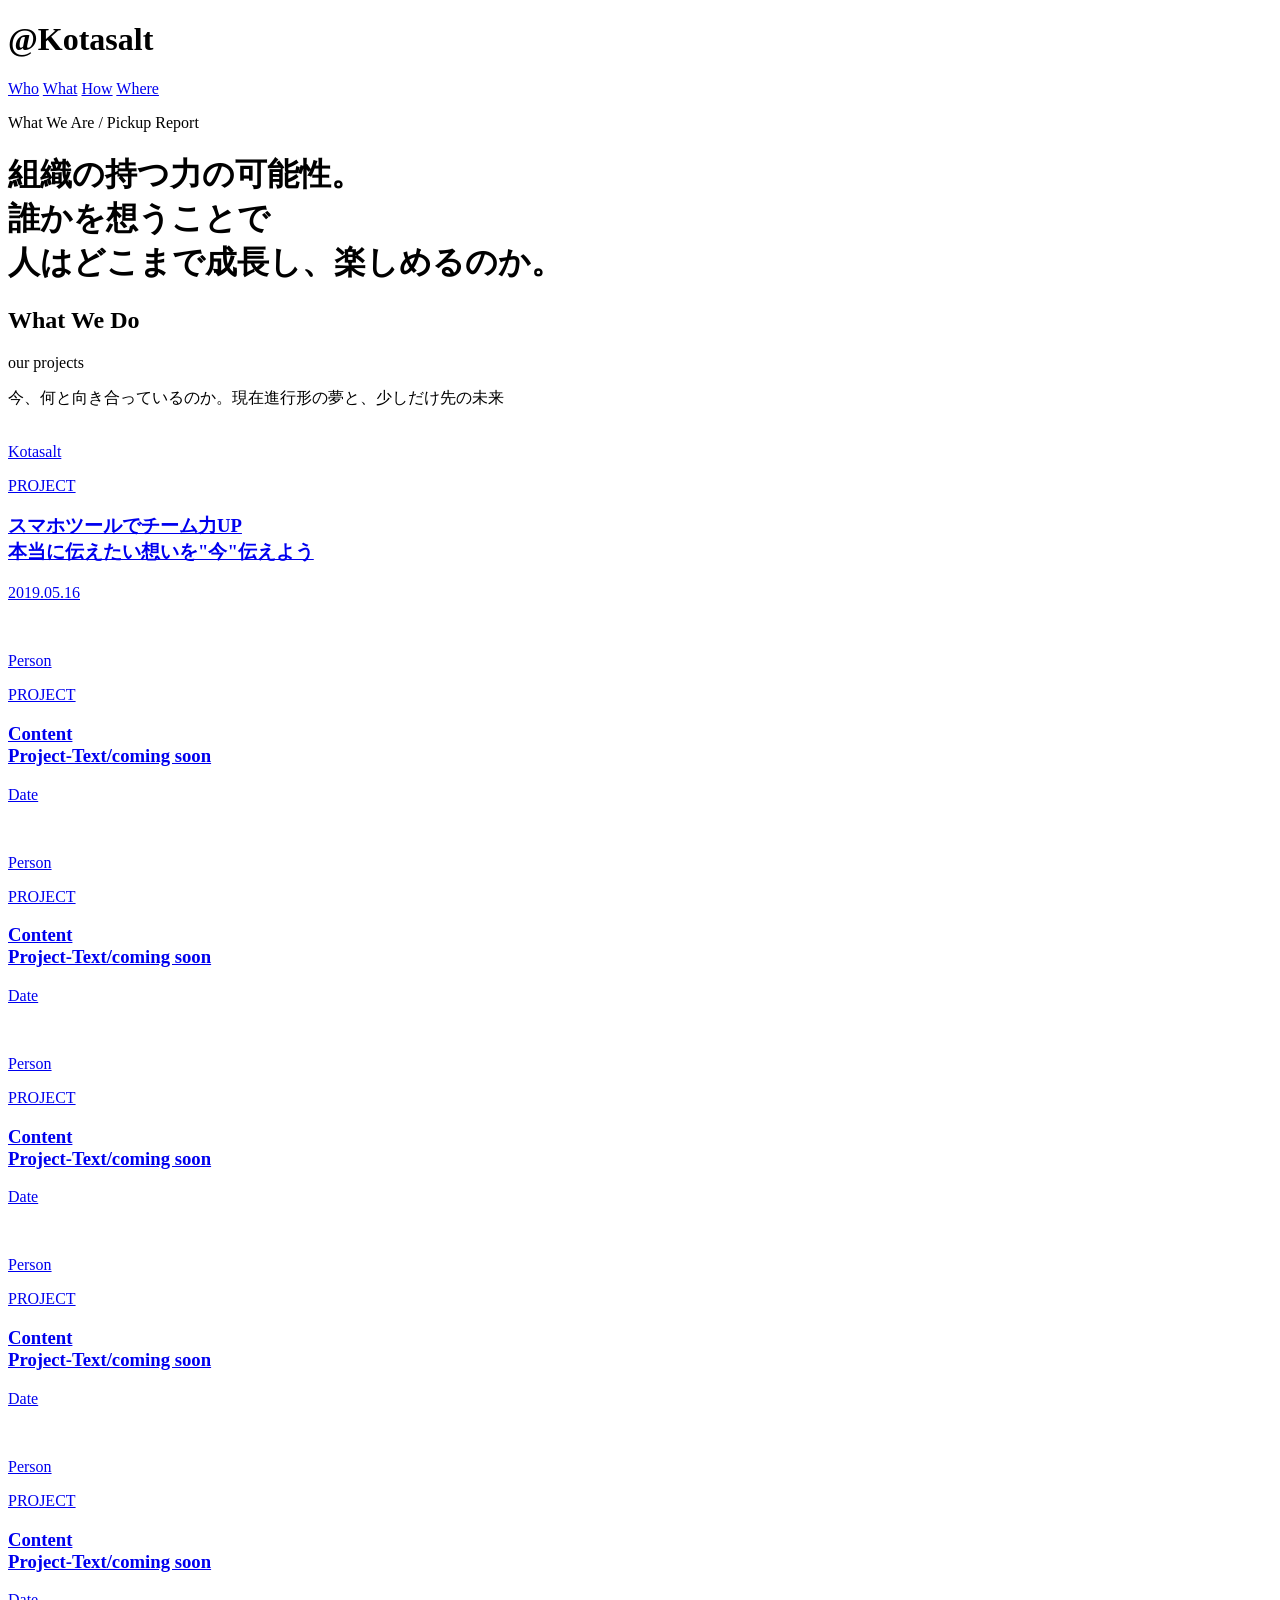
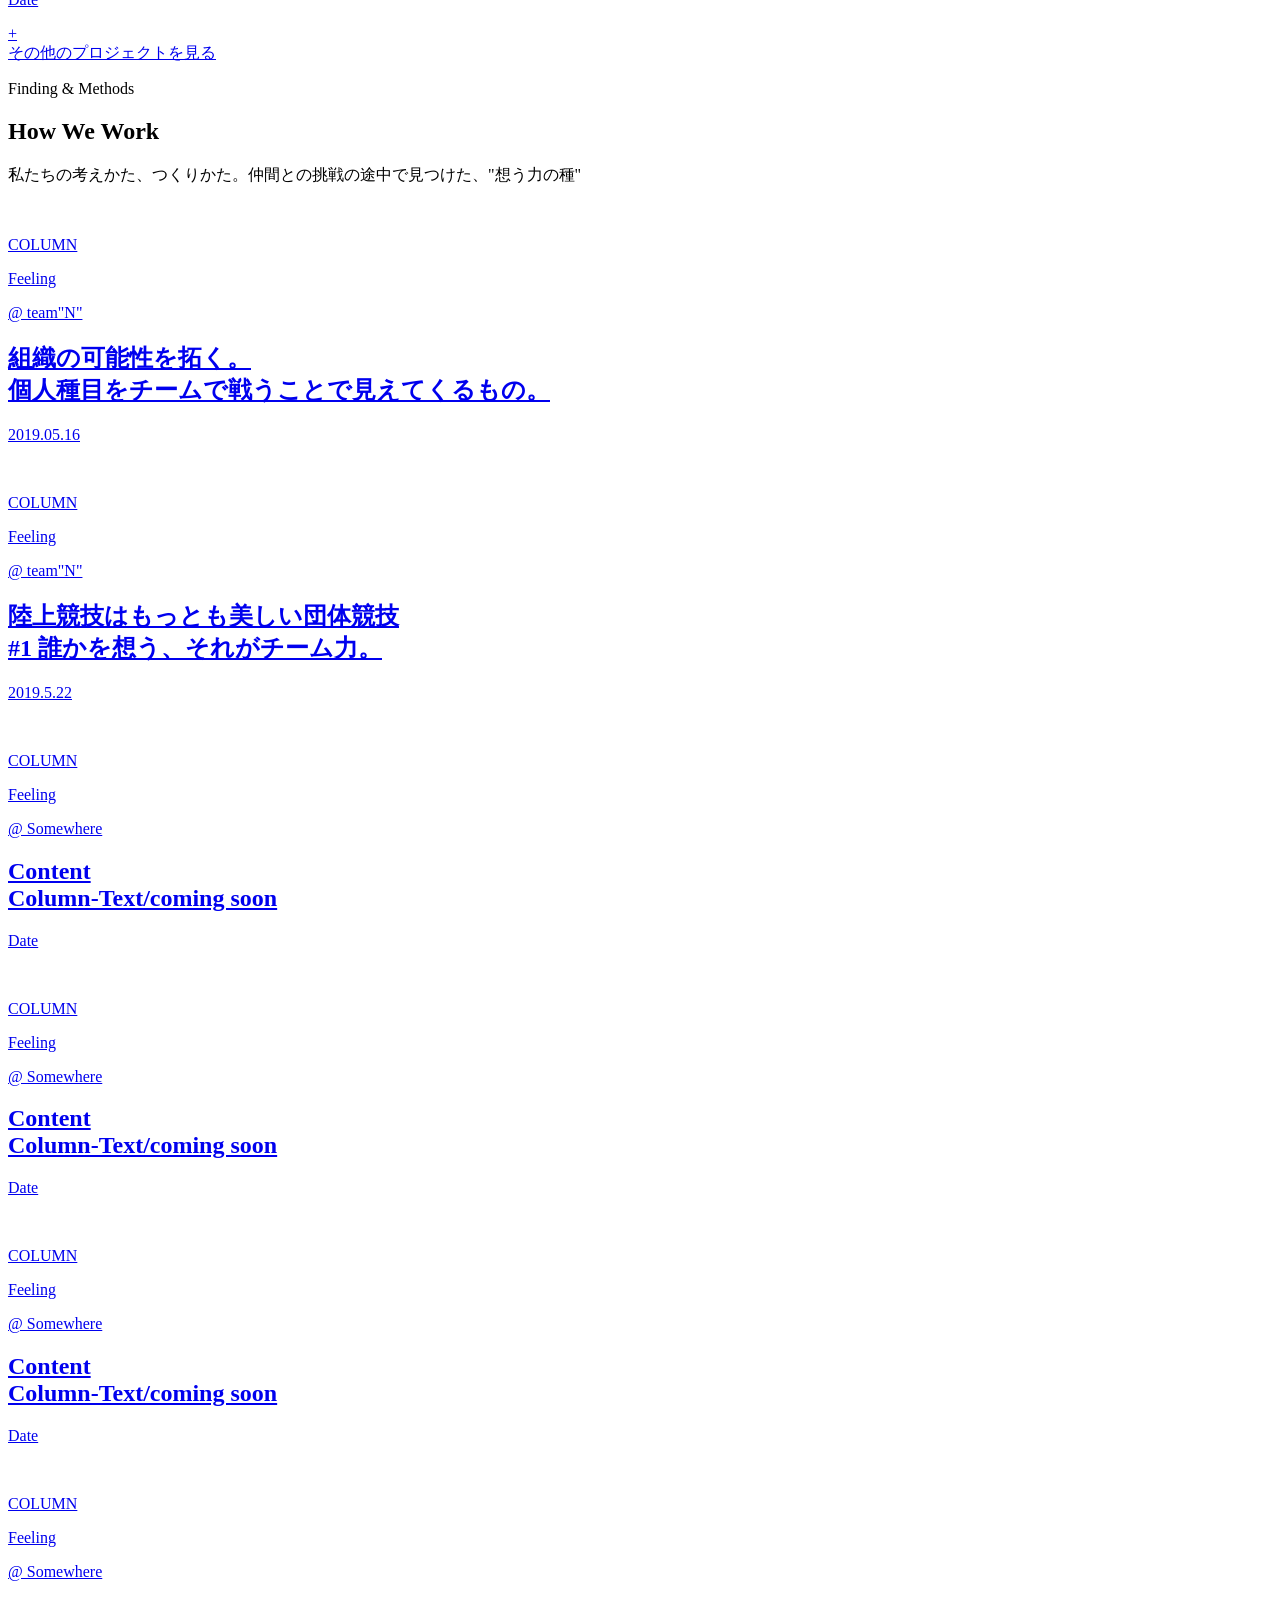
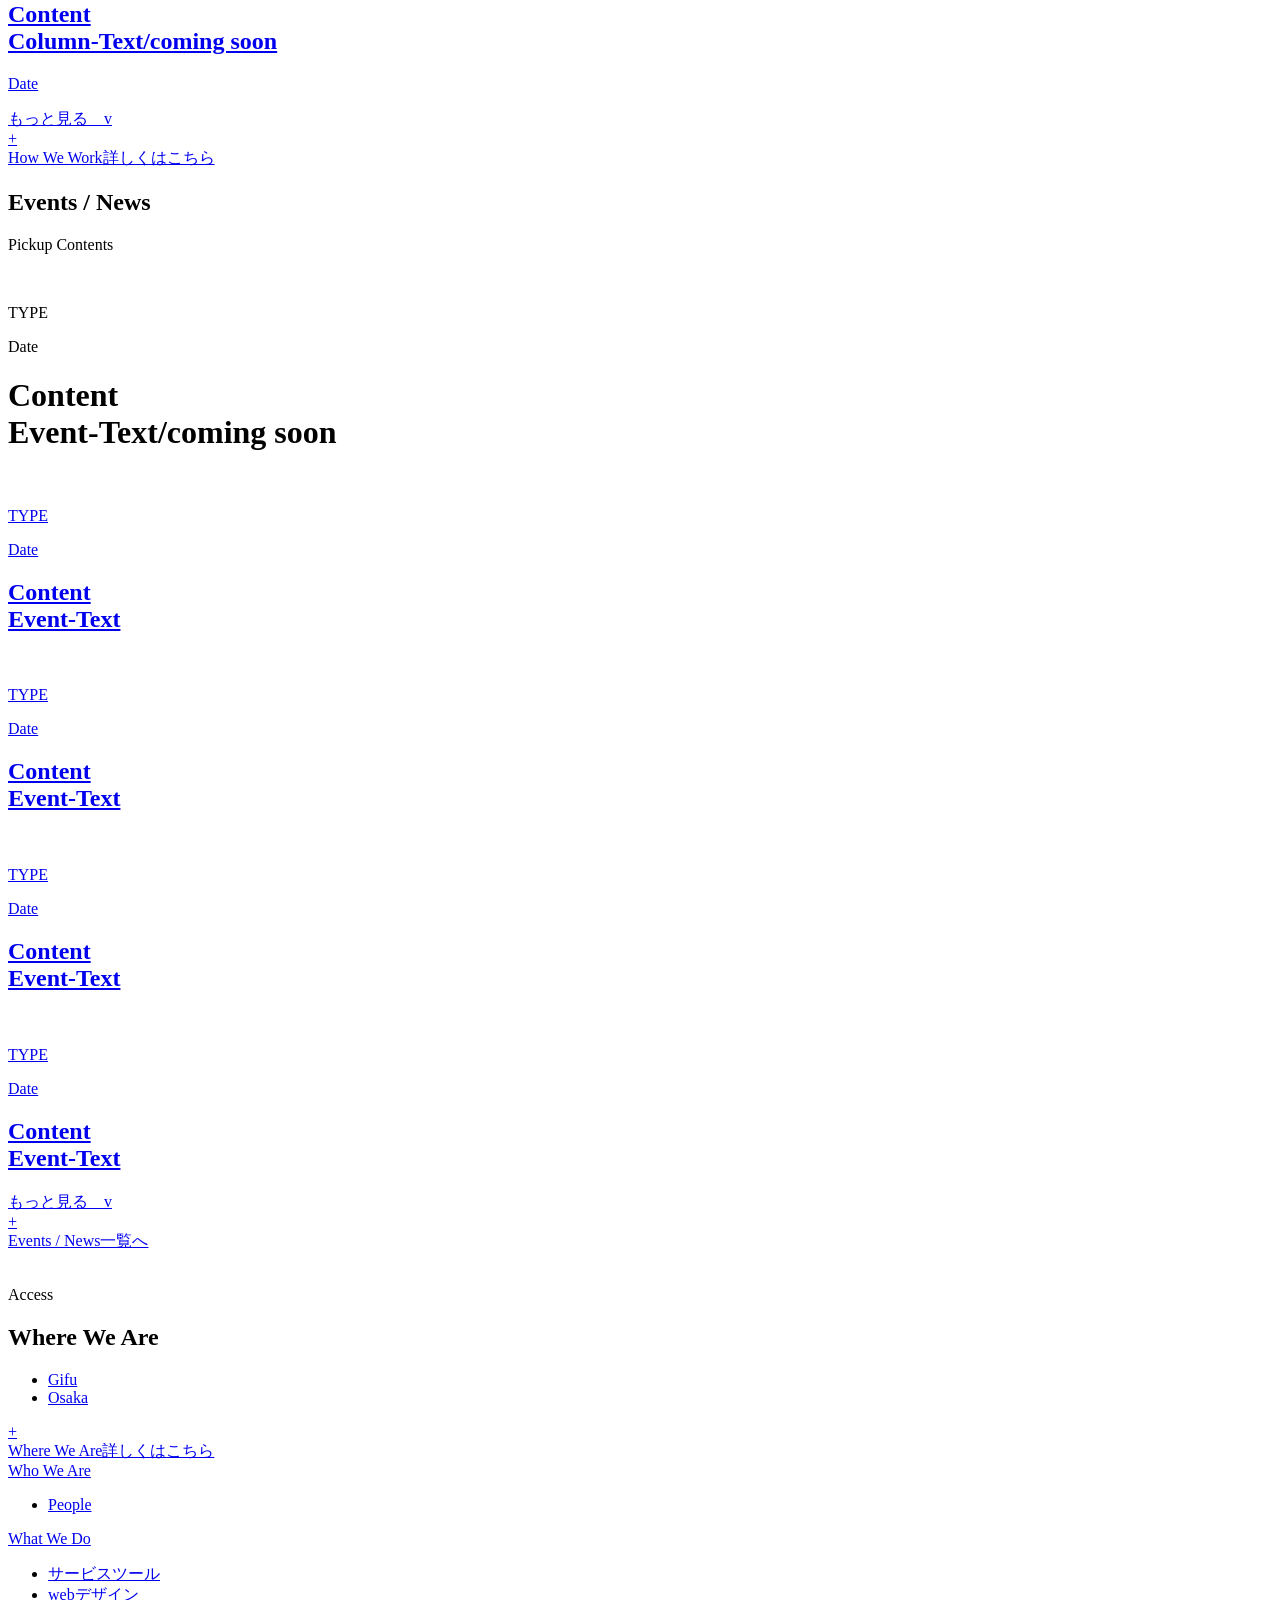
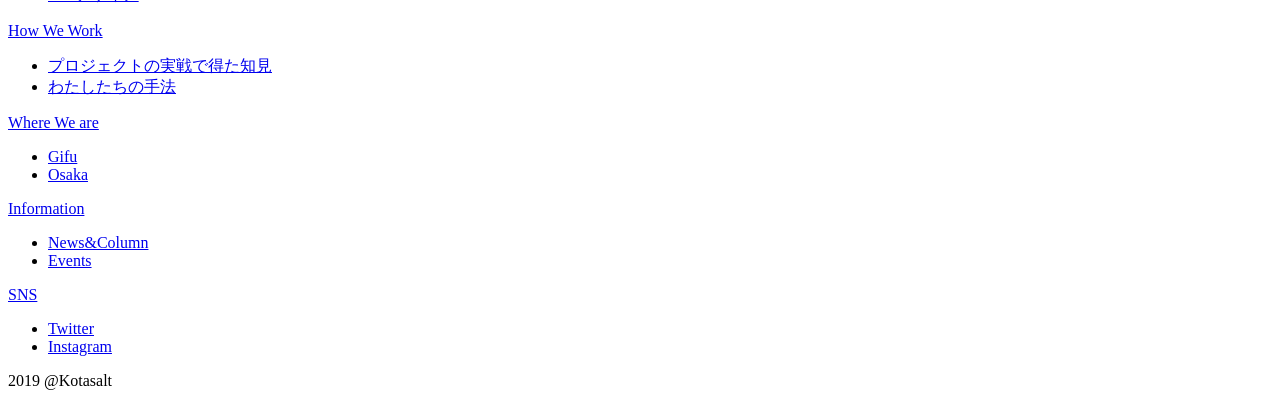
==== commit d4e85ef5: "Update index.html" ====
--- a/index.html
+++ b/index.html
@@ -2,7 +2,7 @@
 <html>
 <head>
   <meta name="viewport" content="width=device-width,initial-scale=1.0">
-  <link rel="stylesheet" href="stylesheet.css">
+  <link rel="stylesheet" href="[First]stylesheet.css">
 </head>
   <header>
     <div class="header-logo">
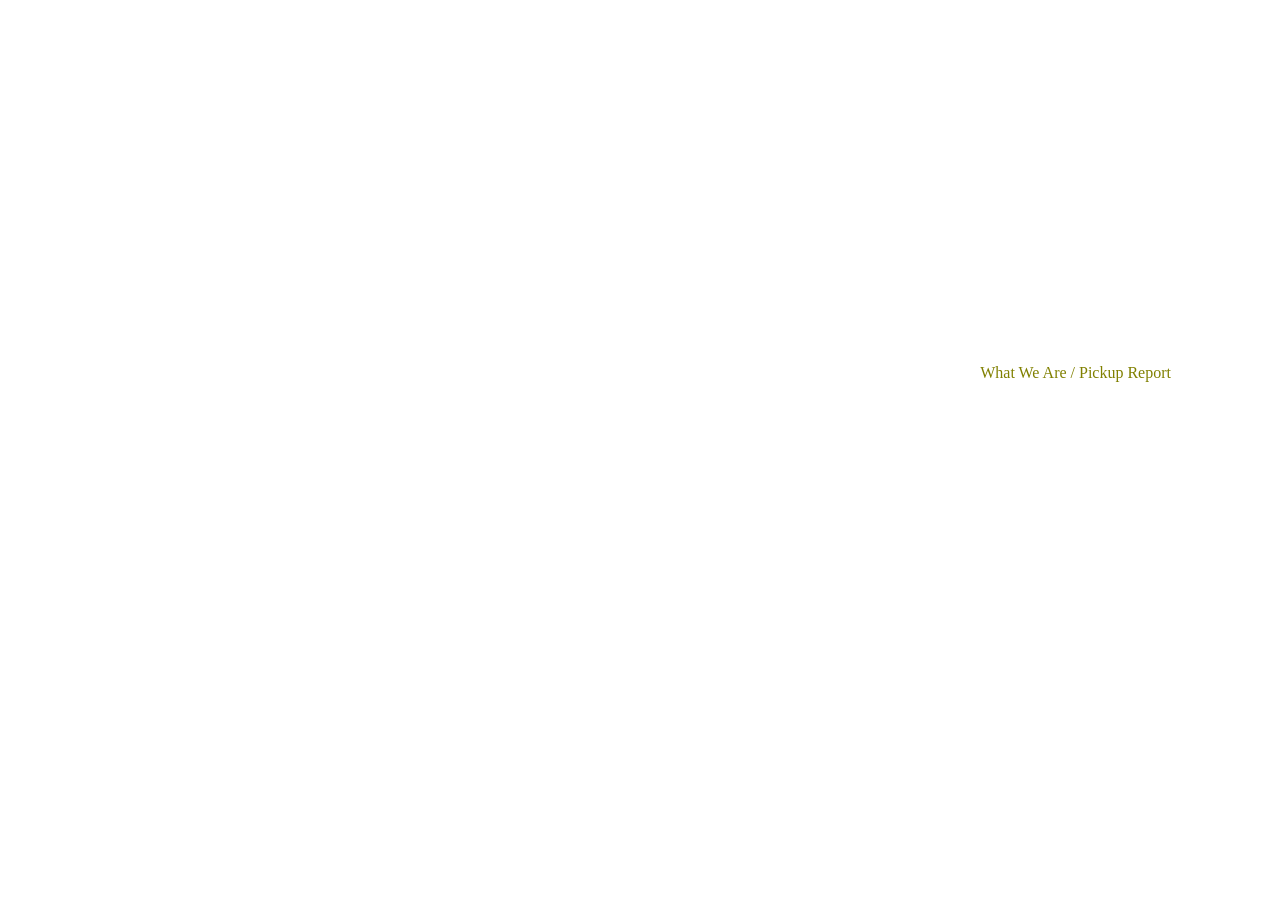
==== commit b413442d: "Update index.html" ====
--- a/index.html
+++ b/index.html
@@ -1,442 +1,29 @@
 <!DOCTYPE html>
-<html>
+<html lang="ja">
 <head>
-  <meta name="viewport" content="width=device-width,initial-scale=1.0">
-  <link rel="stylesheet" href="[First]stylesheet.css">
+  <meta charset="UTF-8">
+  <meta name="viewport" content="width=device-width, initial-scale=1.0">
+  <link rel="stylesheet" href="stylesheet.css">
+  <title>Example Page</title>
 </head>
+<body>
   <header>
     <div class="header-logo">
-    <div class="header-left">
-<h1>@Kotasalt</h1>
-    </div>
-    <div class="header-right">
-
+      <div class="header-left">
+        <h1>@Kotasalt</h1>
+      </div>
+      <div class="header-right">
         <a href="#">Who</a>
         <a href="#">What</a>
         <a href="#">How</a>
         <a href="#">Where</a>
-
+      </div>
     </div>
-  </div>
   </header>
   <div class="top-wrapper">
     <div class="top-wrapper-logo">
-<p>What We Are / Pickup Report</p>
-<h1>組織の持つ力の可能性。<br><span> 誰かを想うことで<br> 人はどこまで成長し、楽しめるのか。</span></h1>
-</div>
-
-  </div>
-  <div class="what-wrapper">
-    <div class="contener">
-    <div class="section-title">
-      <div class="title-left">
-      <h2>What We Do</h2>
-      <p>our projects</p>
-        </div>
-        <div class="title-right">
-      今、何と向き合っているのか。現在進行形の夢と、少しだけ先の未来
+      <p>What We Are / Pickup Report</p>
+      <h1>組織の持つ力の可能性。<br><span> 誰かを想うことで<br> 人はどこまで成長し、楽しめるのか。</span></h1>
     </div>
   </div>
-    <div class="what-contents">
-     <div class="project-contents">
-       <div class="project-top">
-         <a href="#">
-       <div class="project">
-         <img src="https://kotasalt.web.fc2.com/IMG_E2356.JPG
-
-" alt="">
-         <div class="project-head">
-         <p class="person">Kotasalt<p>
-         <p class="project-logo">PROJECT</p>
-          </div>
-         <h3>スマホツールでチーム力UP<br>本当に伝えたい想いを"今"伝えよう</h3>
-         <p class="date">2019.05.16</p>
-       </div>
-       </a>
-       <a href="#">
-       <div class="project">
-         <img src="https://kotasalt.web.fc2.com/IMG_E2369.JPG
-
-" alt="">
-         <div class="project-head">
-         <p class="person">Person</p>
-         <p class="project-logo">PROJECT</p>
-          </div>
-         <h3>Content<br>Project-Text/coming soon</h3>
-         <p class="date">Date</p>
-       </div>
-       </a>
-       <a href="#">
-       <div class="project">
-         <img src="https://kotasalt.web.fc2.com/IMG_E2365.JPG" alt="">
-         <div class="project-head">
-         <p class="person">Person</p>
-         <p class="project-logo">PROJECT</p>
-          </div>
-         <h3>Content<br>Project-Text/coming soon</h3>
-         <p class="date">Date</p>
-       </div>
-       </a>
-     </div>
-     <div class="project-bottom">
-       <a href="#">
-       <div class="project">
-         <img src="https://kotasalt.web.fc2.com/IMG_E2357.JPG
-" alt="">
-         <div class="project-head">
-         <p class="person">Person</p>
-         <p class="project-logo">PROJECT</p>
-          </div>
-         <h3>Content<br>Project-Text/coming soon</h3>
-         <p class="date">Date</p>
-       </div>
-       </a>
-       <a href="#">
-       <div class="project">
-         <img src="https://kotasalt.web.fc2.com/IMG_E2361.JPG
-" alt="">
-         <div class="project-head">
-         <p class="person">Person</p>
-         <p class="project-logo">PROJECT</p>
-          </div>
-         <h3>Content<br>Project-Text/coming soon</h3>
-         <p class="date">Date</p>
-       </div>
-       </a>
-       <a href="#">
-       <div class="project">
-         <img src="https://kotasalt.web.fc2.com/IMG_E2350.JPG
-" alt="">
-         <div class="project-head">
-         <p class="person">Person</p>
-         <p class="project-logo">PROJECT</p>
-          </div>
-         <h3>Content<br>Project-Text/coming soon</h3>
-         <p class="date">Date</p>
-       </div>
-       </a>
-     </div>
-     </div>
-    </div>
-  </div>
-    <div class="plus">
-      <a href="#">+<br>その他のプロジェクトを見る</a>
-    </div>
-  </div>
-  <div class="how-wrapper">
-    <div class="contener">
-    <div class="section-title">
-      <div class="title-left">
-      <p>Finding & Methods</p>
-      <h2>How We Work</h2>
-    </div>
-    <div class="title-right">
-      <p>私たちの考えかた、つくりかた。仲間との挑戦の途中で見つけた、"想う力の種"</p>
-    </div>
-    </div>
-    <div class="how-contents">
-
-      <div class="contents">
-        <div class="content-top">
-          <a href="#">
-          <div class="content">
-            <img src="https://kotasalt.web.fc2.com/IMG_E2354.JPG" alt="">
-            <div class="content-text">
-              <div class="content-title">
-                <p class="column">COLUMN</p>
-                <p class="feeling">Feeling</p>
-                <p class="place">@ team"N"</p>
-              </div>
-              <div class="content-letter">
-                <h2>組織の可能性を拓く。<br>個人種目をチームで戦うことで見えてくるもの。</h2>
-              </div>
-              <p class="date">2019.05.16</p>
-            </div>
-          </div>
-          </a>
-          <a href="#">
-          <div class="content">
-            <img src="https://kotasalt.web.fc2.com/IMG_E2359.JPG
-" alt="">
-            <div class="content-text">
-              <div class="content-title">
-                <p class="column">COLUMN</p>
-                <p class="feeling">Feeling</p>
-                <p class="place">@ team"N"</p>
-              </div>
-                <div class="content-letter">
-                  <h2>陸上競技はもっとも美しい団体競技<br>#1 誰かを想う、それがチーム力。</h3>
-                </div>
-                <p class="date">2019.5.22</p>
-              </div>
-
-            </div>
-              </a>
-              <a href="#">
-          <div class="content">
-            <img src="https://kotasalt.web.fc2.com/IMG_E2348.JPG
-" alt="">
-            <div class="content-text">
-              <div class="content-title">
-                <p class="column">COLUMN</p>
-                <p class="feeling">Feeling</p>
-                <p class="place">@ Somewhere</p>
-              </div>
-                <div class="content-letter">
-                  <h2>Content<br>Column-Text/coming soon</h2>
-                </div>
-                <p class="date">Date</p>
-              </div>
-
-            </div>
-            </a>
-          </div>
-          <div class="content-bottom">
-            <a href="#">
-          <div class="content">
-            <img src="https://kotasalt.web.fc2.com/IMG_E2347.JPG
-" alt="">
-            <div class="content-text">
-              <div class="content-title">
-                <p class="column">COLUMN</p>
-                <p class="feeling">Feeling</p>
-                <p class="place">@ Somewhere</p>
-              </div>
-                <div class="content-letter">
-                  <h2>Content<br>Column-Text/coming soon</h2>
-                </div>
-                <p class="date">Date</p>
-              </div>
-
-            </div>
-            </a>
-            <a href="#">
-          <div class="content">
-            <img src="https://kotasalt.web.fc2.com/IMG_E2342.JPG
-" alt="">
-            <div class="content-text">
-              <div class="content-title">
-                <p class="column">COLUMN</p>
-                <p class="feeling">Feeling</p>
-                <p class="place">@ Somewhere</p>
-              </div>
-                <div class="content-letter">
-                  <h2>Content<br>Column-Text/coming soon</h2>
-                </div>
-                <p class="date">Date</p>
-              </div>
-
-            </div>
-            </a>
-            <a href="#">
-            <div class="content">
-              <img src="https://kotasalt.web.fc2.com/IMG_E2343.JPG
-" alt="">
-              <div class="content-text">
-                <div class="content-title">
-                  <p class="column">COLUMN</p>
-                  <p class="feeling">Feeling</p>
-                  <p class="place">@ Somewhere</p>
-                </div>
-                  <div class="content-letter">
-                    <h2>Content<br>Column-Text/coming soon</h2>
-                  </div>
-                  <p class="date">Date</p>
-                </div>
-
-              </div>
-              </a>
-    </div>
-  </div>
-</div>
-</div>
-    <div class="more">
-      <a href="#">もっと見る　v</a>
-    </div>
-    <div class=" plus">
-      <a href="#">+<br>How We Work詳しくはこちら</a>
-    </div>
-
-</div>
-  <div class="event-wrapper">
-    <div class="contener">
-    <div class="section-title">
-      <div class="title-left">
-
-
-      <h2>Events / News</h2>
-      <p>Pickup Contents</p>
-      </div>
-  </div>
-  <div class="event-contents">
-    <div class="event-top">
-      <img src="https://kotasalt.web.fc2.com/IMG_E2345.JPG
-" alt="">
-      <div class="event-box">
-        <div class="event-text">
-        <p class="type">TYPE</p>
-        <p class="event-date">Date</p>
-        <h1>Content<br>Event-Text/coming soon</h1>
-      </div>
-      </div>
-      <div class="events">
-        <a href="#">
-        <div class="event">
-          <div class="event-left">
-            <img src="https://kotasalt.web.fc2.com/IMG_E2338.JPG
-" alt="">
-          </div>
-          <div class="event-right">
-            <p class="type">TYPE</p>
-            <p class="event-date">Date</p>
-            <h2>Content<br>Event-Text</h2>
-          </div>
-        </div>
-        </a>
-        <a href="#">
-        <div class="event">
-          <div class="event-left">
-            <img src="https://kotasalt.web.fc2.com/IMG_E2355.JPG
-" alt="">
-          </div>
-          <div class="event-right">
-            <p class="type">TYPE</p>
-            <p class="event-date">Date</p>
-            <h2>Content<br>Event-Text</h2>
-          </div>
-        </div>
-        </a>
-        <a href="#">
-        <div class="event">
-          <div class="event-left">
-            <img src="https://kotasalt.web.fc2.com/IMG_E2362.JPG
-" alt="">
-          </div>
-          <div class="event-right">
-            <p class="type">TYPE</p>
-            <p class="event-date">Date</p>
-            <h2>Content<br>Event-Text</h2>
-          </div>
-        </div>
-        </a>
-        <a href="#">
-        <div class="event">
-          <div class="event-left">
-            <img src="https://kotasalt.web.fc2.com/IMG_E2360.JPG
-" alt="">
-          </div>
-          <div class="event-right">
-            <p class="type">TYPE</p>
-            <p class="event-date">Date</p>
-            <h2>Content<br>Event-Text</h2>
-          </div>
-        </div>
-        </a>
-
-
-      </div>
-    </div>
-  </div>
-</div>
-  <div class="more">
-    <a href="#">もっと見る　v</a>
-  </div>
-
-  <div class="plus">
-    <a href="#">+<br>Events / News一覧へ</a>
-  </div>
-  </div>
-  <div class="where-wrapper">
-
-    <div class="where-contents">
-      <div class="where-image">
-        <img src="https://pds.exblog.jp/pds/1/201011/21/76/d0054276_19454014.jpg
-" alt="">
-      </div>
-      <div class="where-right">
-        <div class="section-title">
-          <p class="access">Access</p>
-          <h2>Where We Are</h2>
-        </div>
-      <div class="where-type">
-        <ul>
-          <li><a href="#">Gifu</a> </li>
-          <li><a class="osaka" href="#">Osaka</a> </li>
-        </ul>
-      </div>
-      </div>
-    </div>
-    <div class="plus">
-      <a href="#">+<br>Where We Are詳しくはこちら</a>
-    </div>
-  </div>
-  <div class="conect-wrapper">
-   <div class="something1">
-
-   </div>
-   <div class="something2">
-
-   </div>
-   <div class="something3">
-
-   </div>
-  </div>
-  <!-- <div class="message-wrapper"> -->
-    <!-- <h2>お問い合わせ</h2> -->
-    <!-- <p>気軽にご連絡ください。</p> -->
-  <!-- </div> -->
-  <div class="link-wrapper">
-    <div class="link-contents">
-    <div class="link-top">
-    <div class="top where">
-      <a href="#">Who We Are</a>
-      <ul>
-        <li>  <a href="#">People</a></li>
-      </ul>
-    </div>
-    <div class="top what">
-      <a href="#">What We Do</a>
-      <ul>
-        <li>  <a href="#">サービスツール</a></li>
-        <li>  <a href="#">webデザイン</a></li>
-      </ul>
-    </div>
-    <div class="top how">
-      <a href="#">How We Work</a>
-      <ul>
-        <li>  <a href="#">プロジェクトの実戦で得た知見</a></li>
-        <li><a href="#">わたしたちの手法</a></li>
-      </ul>
-
-    </div>
-  </div>
-  <div class="link-bottom">
-    <div class="bottom where">
-      <a href="#">Where We are</a>
-      <ul>
-        <li><a href="#">Gifu</a></li>
-        <li><a href="#">Osaka</a></li>
-      </ul>
-    </div>
-    <div class="bottom information">
-      <a href="#">Information</a>
-      <ul>
-        <li><a href="#">News&Column</a></li>
-        <li>  <a href="#">Events</a></li>
-      </ul>
-
-    </div>
-    <div class="bottom sns">
-      <a href="#">SNS</a>
-      <ul>
-        <li><a href="#">Twitter</a> </li>
-        <li><a href="#">Instagram</a></li>
-      </ul>
-    </div>
-  </div>
-  </div>
-</div>
-  <footer>
-    <p>2019 @Kotasalt</p>
-     </footer>
-</html>
+  <!-- 他のHTML構造
--- a/stylesheet.css
+++ b/stylesheet.css
@@ -0,0 +1,460 @@
+*{
+}
+header{
+ height:80px;
+
+  position:absolute;
+
+  width:100%;
+
+}
+
+.header-logo{
+height:50px;
+
+}
+.header-left{
+  float:left;
+}
+.header-left h1{
+  font-size:30px;
+  margin-left: 30px;
+color:white;
+padding-top:5px;
+}
+.header-right{
+  float:right;
+  margin-right:15px;
+  text-align:right;
+}
+.header-right a{
+font-size:20px;
+padding:0 15px;
+margin-top: 36px;
+margin-right:40px;
+color:white;
+text-align:right;
+float:right;
+font-family:sans-serif;
+font-weight: bold;
+}
+.header-right a:hover{
+  color:rgba(255, 255, 0, 1);
+}
+.top-wrapper{
+background-image:url(https://kotasalt.web.fc2.com/IMG_E2345.JPG
+
+
+ );
+background-size:cover;
+height:640px;
+width:100%;
+}
+.top-wrapper p{
+  color:#808000;
+  font-family:serif;
+  text-align:right;
+  padding-right: 21px;
+}
+.top-wrapper h1{
+  color:white;
+  text-align:left;
+  float:right;
+  font-size:35px;
+  margin-left:20px;
+}
+.top-wrapper-logo{
+  padding-top:340px;
+  padding-right:80px;
+}
+
+.top-wrapper-select{
+  float:left;
+}
+.what-wrapper{
+  padding-top:30px;
+  margin-top:30px;
+width:100%;
+
+}
+.contener{
+margin:0 auto;
+padding:0 100px;
+max-width:1150px;
+width:100%;
+}
+.section-title{
+  height:100px;
+position:relative;
+}
+.title-left{
+  border-right: #696969 solid 2px;
+}
+.title-left h2{
+  font-size:30px;
+float:left;
+font-size:26px;
+}
+.title-left p{
+  color:#808000;
+position:absolute;
+top:52px;
+font-size:12px;
+font-family:inherit;
+
+}
+.title-right{
+  position:absolute;
+  float:right;
+  top:33px;
+  padding-left: 220px;
+
+}
+.what-contents{
+  text-align:center;
+  height:1000px;
+
+}
+.project-top{
+  height:500px;
+}
+.project-bottom{
+  height:500px;
+}
+.project{
+  float:left;
+  width:33%;
+  text-align:left;
+  background-color: white;
+}
+.project:hover{
+opacity:0.7;
+}
+.plus{
+  height:120px;
+text-align: center;
+padding-top: 60px;
+background-color:rgba(255,255,0,0.5);
+border-bottom:none;
+}
+.plus:hover{
+  background-color:rgba(255,255,0,1)
+}
+.plus a{
+  color:black;
+}
+.project img{
+  display:block;
+  width:350px;
+  height:250px;
+}
+.person{
+  font-size:13px;
+  font-weight:bold;
+  width:57px;
+  padding:2px 8px;
+  background-color:black;
+  color:white;
+  border-radius: 20px;
+  margin-right: 8px;
+  margin-left: 10px;
+
+}
+.project-logo{
+  border:#808000 solid 2px;
+  border-radius: 20px;
+  color:#808000;
+
+
+  font-size:13px;
+  padding:0 8px;
+
+  width:61px;
+  display:block;
+
+}
+.project-head{
+
+}
+.project-head p{
+  float:left;
+  font-weight: bold;
+}
+.project h3{
+  display:inline-block;
+  font-size:21px;
+color:black;
+}
+.date{
+  color:#808000;
+  font-size:13px;
+  text-align: left;
+}
+.how-wrapper{
+  padding-top:30px;
+  margin-top:30px;
+
+  text-align: center;
+
+}
+.content img{
+  width:360px;
+  height:250px;
+}
+.content{
+  float:left;
+  width:360px;
+  height:600px;
+
+}
+
+.how-contents{
+  text-align:center;
+  height:1100px;
+}
+.content-text{
+
+padding:0 30px;
+}
+.column{
+  border:#808000 solid 2px;
+  color:#808000;
+  font-size:13px;
+  border-radius: 20px;
+  padding:0 8px;
+  display:block;
+  width:56px;
+  float:left;
+}
+.section-title{
+  padding-bottom:10px;
+}
+.feeling{
+  float:left;
+  font-size: 12px;
+  font-weight: bold;
+ padding-top:5px;
+ padding-right:7px;
+ padding-left: 20px;
+ border-right:black solid 1px;
+ color:black;
+}
+.place{
+  float:left;
+  font-size:12px;
+  font-weight:bold;
+  padding-top:5px;
+  padding-left:7px;
+  color:black;
+}
+.content-letter{
+  display:inline-block;
+  text-align: left;
+  color:black;
+}
+.more{
+  text-align: center;
+}
+.more a{
+display:inline-block;
+padding:23px 100px;
+border:black solid 1px;
+margin-top:10px;
+margin-bottom:30px;
+color:black;
+}
+.more a:hover{
+  background-color:rgba(255,255,0,1);
+}
+.content:hover{
+  background-color: rgba(255,255,0);
+}
+.event-wrapper{
+  padding-top:30px;
+  margin-top:30px;
+
+}
+.event-top{
+  position:relative;
+}
+.event-top img{
+  height:500px;
+  width:100%;
+}
+.event-box{
+  color:white;
+  background-color: rgba(17,35,61,1);
+  width:530px;
+  height:400px;
+  position:absolute;
+  top:130px;
+  margin-left:550px;
+}
+.event-left img{
+  width:280px;
+  height:200px;
+}
+.event-text{
+  margin:0 auto;
+  width:400px;
+  height:300px;
+  margin-top:50px;
+  position:relative;
+}
+.type{
+  border:#808000 solid 2px;
+  border-radius: 20px;
+  font-size:13px;
+  width:36px;
+  color:#808000;
+padding:0 8px;
+float:left;
+font-weight: bold;
+}
+.event-date{
+  color:#808000;
+  float:left;
+  padding-left: 20px;
+}
+.event-text h1{
+  display:block;
+  position:absolute;
+  top:80px;
+  text-align: left;
+}
+.events{
+
+  height:500px;
+  margin-top: 100px;
+  border-top: black solid 1px;
+}
+.event-left{
+  float:left;
+}
+.event-right{
+  float:left;
+  padding:15px 30px;
+}
+.event-right h2{
+  color:black;
+}
+.event{
+  width:50%;
+  float:left;
+  padding-top:10px;
+  padding-bottom:10px;
+  border-bottom: black solid 1px;
+
+}
+.where-contents{
+height:600px;
+}
+.where-image{
+  float:left;
+  width:850px;
+  height:600px;
+}
+.where-image img{
+  width:850px;
+  height:600px;
+}
+.where-left{
+  float:left;
+}
+.where-right{
+padding-right:245px;
+  float:right;
+  text-align: left;
+}
+.access{
+  color:#808000;
+}
+.where-type a{
+  color:black;
+  font-weight: bold;
+  font-size:22px;
+}
+.where-type li{
+  padding-bottom:20px;
+}
+.link-wrapper{
+  background-color:rgba(17,35,61,1);
+  color:white;
+  height:500px;
+}
+.link-wrapper a{
+  color:white;
+  font-weight: bold;
+}
+.link-contents{
+  padding:100px 100px;
+}
+.link-top{
+
+}
+.link-bottom{
+
+}
+.who{
+  float:left;
+}
+.where{
+  float:left;
+}
+.what{
+  float:left;
+}
+.how{
+  float:left;
+}
+.information{
+  float:left;
+}
+.sns{
+  float:left
+}
+.top{
+  float:left;
+  width:33%;
+  padding-bottom:100px;
+}
+.bottom{
+  float:left;
+  width:33%;
+}
+.link-wrapper li a{
+  font-size:14px;
+}
+footer{
+  height:400px;
+  background-color:#000113;
+  position:relative;
+}
+footer p{
+  position:absolute;
+  color:white;
+  top:300px;
+  padding-left: 1000px;
+  font-size:13px;
+}
+@media(max-width:1000px){
+  .project{
+    width:50%;
+
+  }
+  .content{
+    width:50%;
+  }
+  .event{
+    width:50%;
+  }
+}
+@media(max-width:670px){
+  .project{
+    width:100%{
+  }
+  .content{
+    width:100%;
+  }
+  .
+}
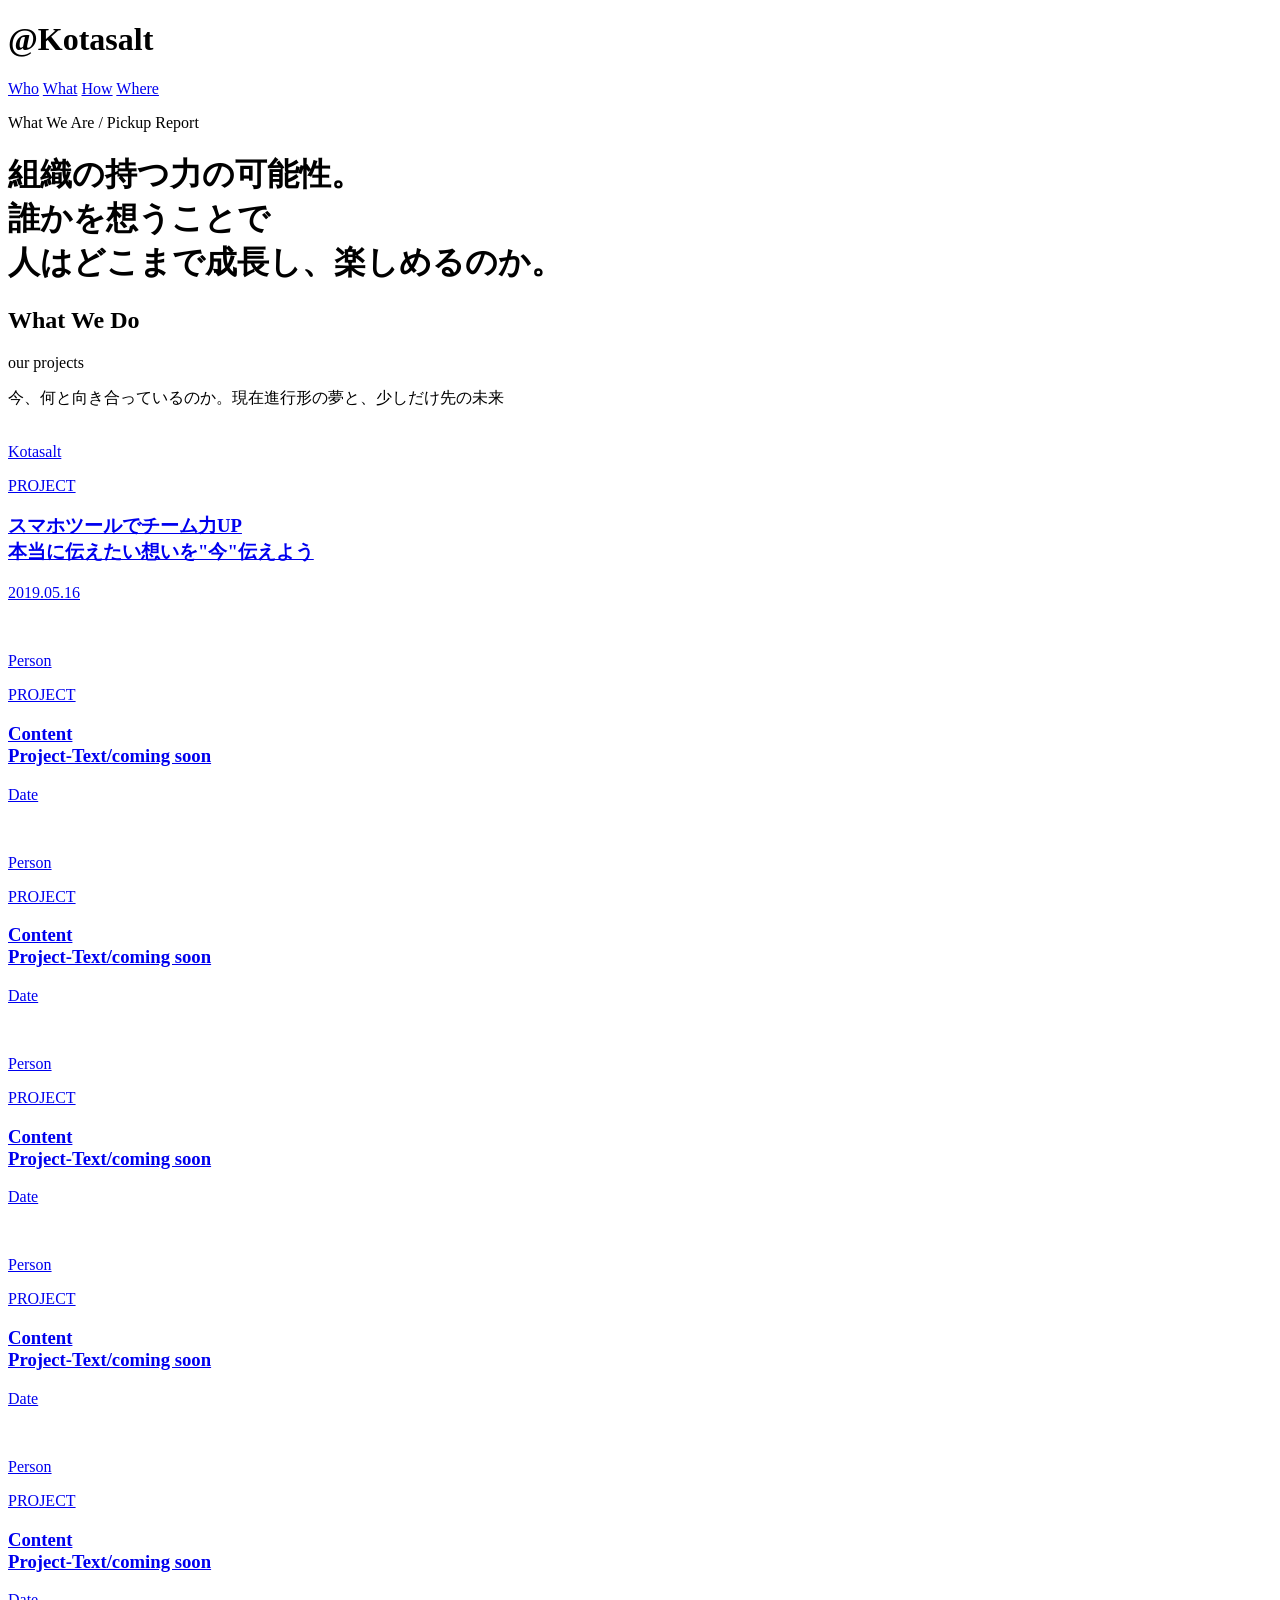
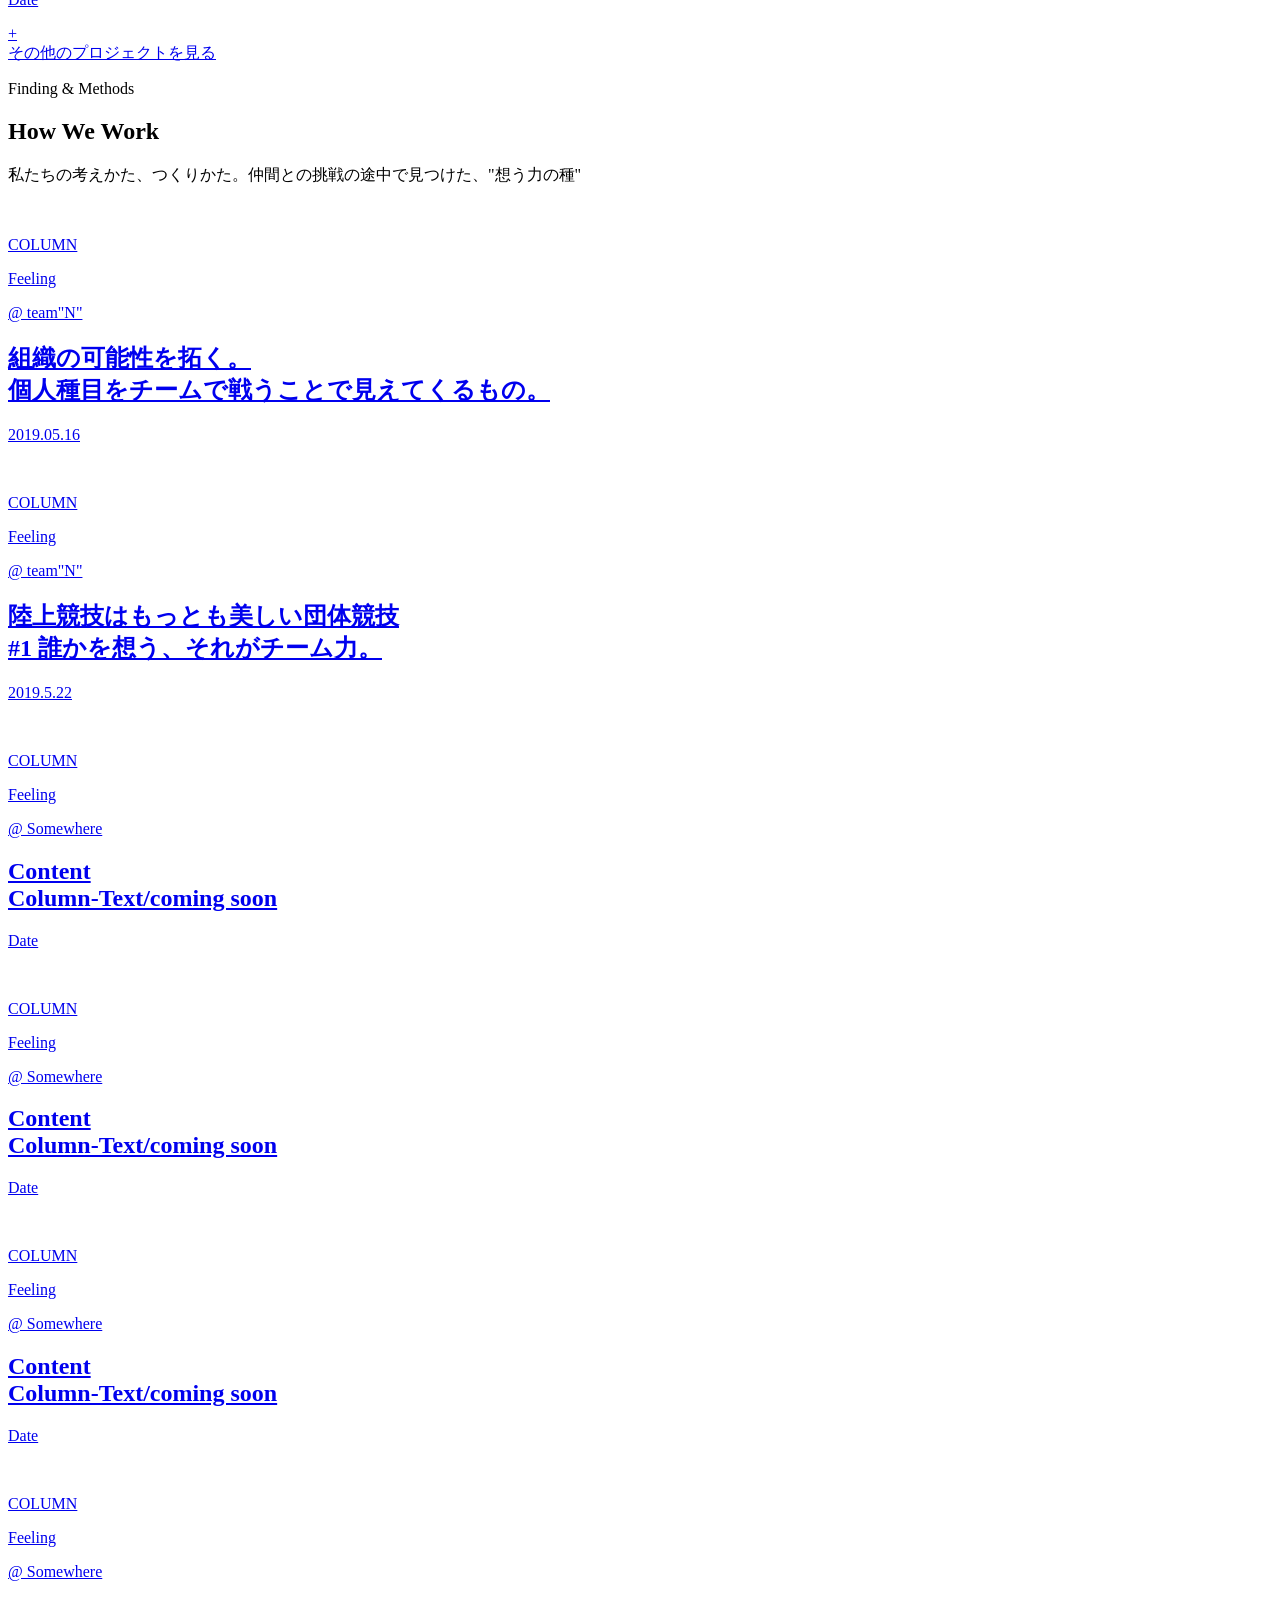
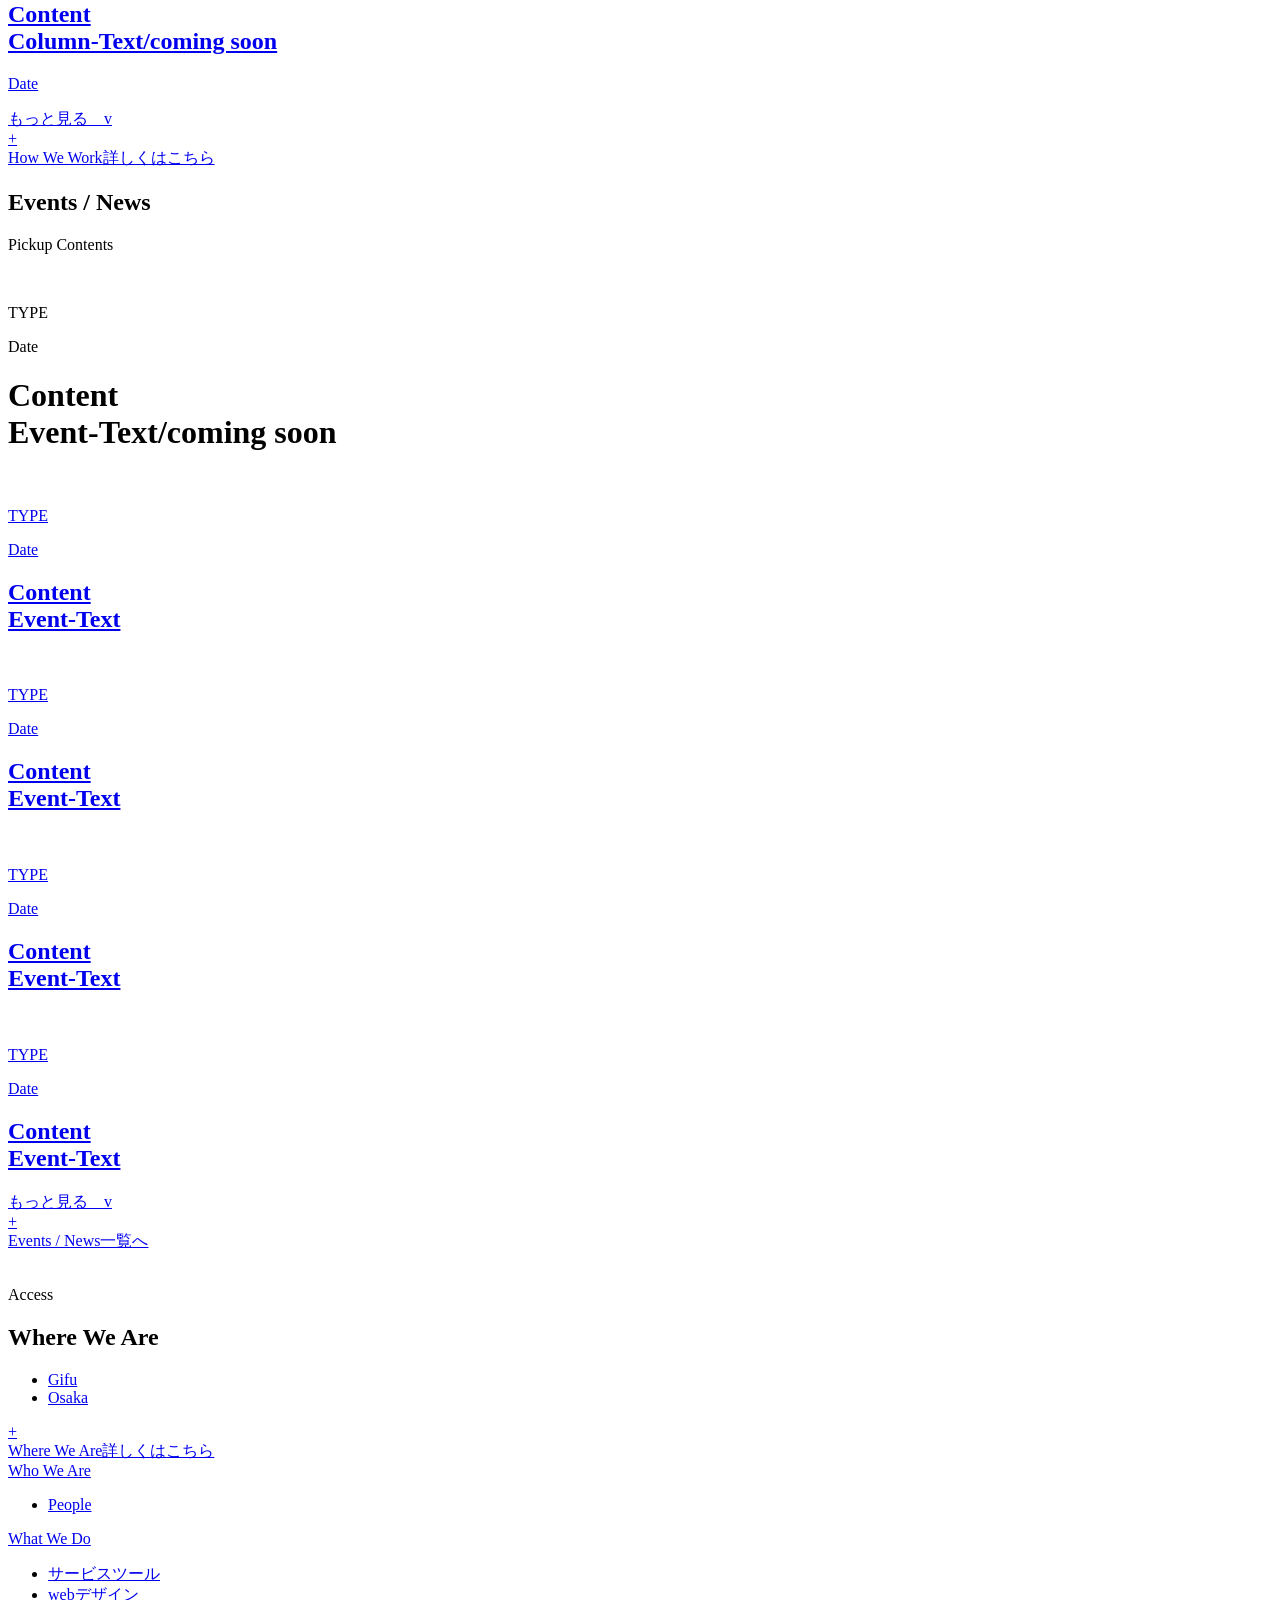
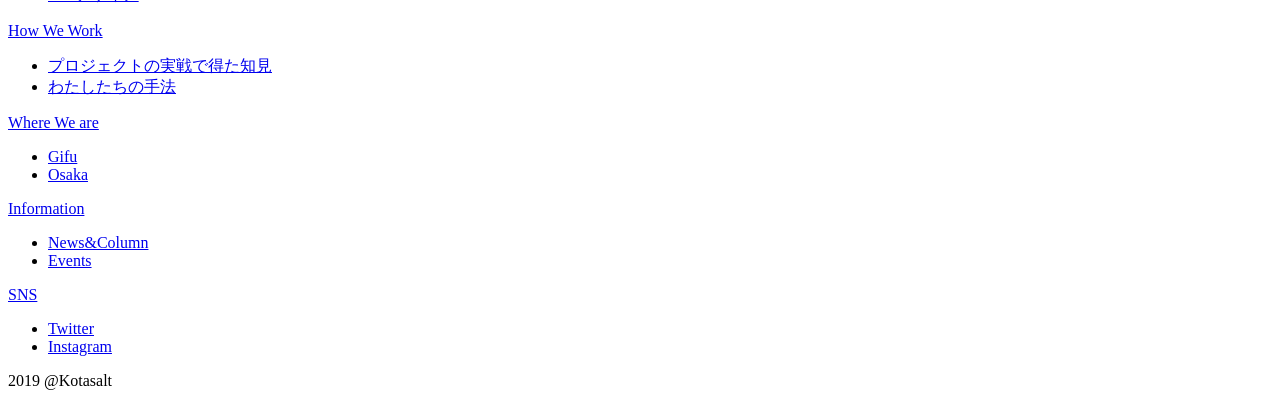
==== commit b1f6129d: "Update index.html" ====
--- a/index.html
+++ b/index.html
@@ -1,29 +1,442 @@
 <!DOCTYPE html>
-<html lang="ja">
+<html>
 <head>
-  <meta charset="UTF-8">
-  <meta name="viewport" content="width=device-width, initial-scale=1.0">
-  <link rel="stylesheet" href="stylesheet.css">
-  <title>Example Page</title>
+  <meta name="viewport" content="width=device-width,initial-scale=1.0">
+  <link rel="stylesheet" href="[First]stylesheet.css">
 </head>
-<body>
   <header>
     <div class="header-logo">
-      <div class="header-left">
-        <h1>@Kotasalt</h1>
-      </div>
-      <div class="header-right">
+    <div class="header-left">
+<h1>@Kotasalt</h1>
+    </div>
+    <div class="header-right">
+
         <a href="#">Who</a>
         <a href="#">What</a>
         <a href="#">How</a>
         <a href="#">Where</a>
-      </div>
-    </div>
+
+    </div>
+  </div>
   </header>
   <div class="top-wrapper">
     <div class="top-wrapper-logo">
-      <p>What We Are / Pickup Report</p>
-      <h1>組織の持つ力の可能性。<br><span> 誰かを想うことで<br> 人はどこまで成長し、楽しめるのか。</span></h1>
-    </div>
-  </div>
-  <!-- 他のHTML構造
+<p>What We Are / Pickup Report</p>
+<h1>組織の持つ力の可能性。<br><span> 誰かを想うことで<br> 人はどこまで成長し、楽しめるのか。</span></h1>
+</div>
+
+  </div>
+  <div class="what-wrapper">
+    <div class="contener">
+    <div class="section-title">
+      <div class="title-left">
+      <h2>What We Do</h2>
+      <p>our projects</p>
+        </div>
+        <div class="title-right">
+      今、何と向き合っているのか。現在進行形の夢と、少しだけ先の未来
+    </div>
+  </div>
+    <div class="what-contents">
+     <div class="project-contents">
+       <div class="project-top">
+         <a href="#">
+       <div class="project">
+         <img src="https://kotasalt.web.fc2.com/IMG_E2356.JPG
+
+" alt="">
+         <div class="project-head">
+         <p class="person">Kotasalt<p>
+         <p class="project-logo">PROJECT</p>
+          </div>
+         <h3>スマホツールでチーム力UP<br>本当に伝えたい想いを"今"伝えよう</h3>
+         <p class="date">2019.05.16</p>
+       </div>
+       </a>
+       <a href="#">
+       <div class="project">
+         <img src="https://kotasalt.web.fc2.com/IMG_E2369.JPG
+
+" alt="">
+         <div class="project-head">
+         <p class="person">Person</p>
+         <p class="project-logo">PROJECT</p>
+          </div>
+         <h3>Content<br>Project-Text/coming soon</h3>
+         <p class="date">Date</p>
+       </div>
+       </a>
+       <a href="#">
+       <div class="project">
+         <img src="https://kotasalt.web.fc2.com/IMG_E2365.JPG" alt="">
+         <div class="project-head">
+         <p class="person">Person</p>
+         <p class="project-logo">PROJECT</p>
+          </div>
+         <h3>Content<br>Project-Text/coming soon</h3>
+         <p class="date">Date</p>
+       </div>
+       </a>
+     </div>
+     <div class="project-bottom">
+       <a href="#">
+       <div class="project">
+         <img src="https://kotasalt.web.fc2.com/IMG_E2357.JPG
+" alt="">
+         <div class="project-head">
+         <p class="person">Person</p>
+         <p class="project-logo">PROJECT</p>
+          </div>
+         <h3>Content<br>Project-Text/coming soon</h3>
+         <p class="date">Date</p>
+       </div>
+       </a>
+       <a href="#">
+       <div class="project">
+         <img src="https://kotasalt.web.fc2.com/IMG_E2361.JPG
+" alt="">
+         <div class="project-head">
+         <p class="person">Person</p>
+         <p class="project-logo">PROJECT</p>
+          </div>
+         <h3>Content<br>Project-Text/coming soon</h3>
+         <p class="date">Date</p>
+       </div>
+       </a>
+       <a href="#">
+       <div class="project">
+         <img src="https://kotasalt.web.fc2.com/IMG_E2350.JPG
+" alt="">
+         <div class="project-head">
+         <p class="person">Person</p>
+         <p class="project-logo">PROJECT</p>
+          </div>
+         <h3>Content<br>Project-Text/coming soon</h3>
+         <p class="date">Date</p>
+       </div>
+       </a>
+     </div>
+     </div>
+    </div>
+  </div>
+    <div class="plus">
+      <a href="#">+<br>その他のプロジェクトを見る</a>
+    </div>
+  </div>
+  <div class="how-wrapper">
+    <div class="contener">
+    <div class="section-title">
+      <div class="title-left">
+      <p>Finding & Methods</p>
+      <h2>How We Work</h2>
+    </div>
+    <div class="title-right">
+      <p>私たちの考えかた、つくりかた。仲間との挑戦の途中で見つけた、"想う力の種"</p>
+    </div>
+    </div>
+    <div class="how-contents">
+
+      <div class="contents">
+        <div class="content-top">
+          <a href="#">
+          <div class="content">
+            <img src="https://kotasalt.web.fc2.com/IMG_E2354.JPG" alt="">
+            <div class="content-text">
+              <div class="content-title">
+                <p class="column">COLUMN</p>
+                <p class="feeling">Feeling</p>
+                <p class="place">@ team"N"</p>
+              </div>
+              <div class="content-letter">
+                <h2>組織の可能性を拓く。<br>個人種目をチームで戦うことで見えてくるもの。</h2>
+              </div>
+              <p class="date">2019.05.16</p>
+            </div>
+          </div>
+          </a>
+          <a href="#">
+          <div class="content">
+            <img src="https://kotasalt.web.fc2.com/IMG_E2359.JPG
+" alt="">
+            <div class="content-text">
+              <div class="content-title">
+                <p class="column">COLUMN</p>
+                <p class="feeling">Feeling</p>
+                <p class="place">@ team"N"</p>
+              </div>
+                <div class="content-letter">
+                  <h2>陸上競技はもっとも美しい団体競技<br>#1 誰かを想う、それがチーム力。</h3>
+                </div>
+                <p class="date">2019.5.22</p>
+              </div>
+
+            </div>
+              </a>
+              <a href="#">
+          <div class="content">
+            <img src="https://kotasalt.web.fc2.com/IMG_E2348.JPG
+" alt="">
+            <div class="content-text">
+              <div class="content-title">
+                <p class="column">COLUMN</p>
+                <p class="feeling">Feeling</p>
+                <p class="place">@ Somewhere</p>
+              </div>
+                <div class="content-letter">
+                  <h2>Content<br>Column-Text/coming soon</h2>
+                </div>
+                <p class="date">Date</p>
+              </div>
+
+            </div>
+            </a>
+          </div>
+          <div class="content-bottom">
+            <a href="#">
+          <div class="content">
+            <img src="https://kotasalt.web.fc2.com/IMG_E2347.JPG
+" alt="">
+            <div class="content-text">
+              <div class="content-title">
+                <p class="column">COLUMN</p>
+                <p class="feeling">Feeling</p>
+                <p class="place">@ Somewhere</p>
+              </div>
+                <div class="content-letter">
+                  <h2>Content<br>Column-Text/coming soon</h2>
+                </div>
+                <p class="date">Date</p>
+              </div>
+
+            </div>
+            </a>
+            <a href="#">
+          <div class="content">
+            <img src="https://kotasalt.web.fc2.com/IMG_E2342.JPG
+" alt="">
+            <div class="content-text">
+              <div class="content-title">
+                <p class="column">COLUMN</p>
+                <p class="feeling">Feeling</p>
+                <p class="place">@ Somewhere</p>
+              </div>
+                <div class="content-letter">
+                  <h2>Content<br>Column-Text/coming soon</h2>
+                </div>
+                <p class="date">Date</p>
+              </div>
+
+            </div>
+            </a>
+            <a href="#">
+            <div class="content">
+              <img src="https://kotasalt.web.fc2.com/IMG_E2343.JPG
+" alt="">
+              <div class="content-text">
+                <div class="content-title">
+                  <p class="column">COLUMN</p>
+                  <p class="feeling">Feeling</p>
+                  <p class="place">@ Somewhere</p>
+                </div>
+                  <div class="content-letter">
+                    <h2>Content<br>Column-Text/coming soon</h2>
+                  </div>
+                  <p class="date">Date</p>
+                </div>
+
+              </div>
+              </a>
+    </div>
+  </div>
+</div>
+</div>
+    <div class="more">
+      <a href="#">もっと見る　v</a>
+    </div>
+    <div class=" plus">
+      <a href="#">+<br>How We Work詳しくはこちら</a>
+    </div>
+
+</div>
+  <div class="event-wrapper">
+    <div class="contener">
+    <div class="section-title">
+      <div class="title-left">
+
+
+      <h2>Events / News</h2>
+      <p>Pickup Contents</p>
+      </div>
+  </div>
+  <div class="event-contents">
+    <div class="event-top">
+      <img src="https://kotasalt.web.fc2.com/IMG_E2345.JPG
+" alt="">
+      <div class="event-box">
+        <div class="event-text">
+        <p class="type">TYPE</p>
+        <p class="event-date">Date</p>
+        <h1>Content<br>Event-Text/coming soon</h1>
+      </div>
+      </div>
+      <div class="events">
+        <a href="#">
+        <div class="event">
+          <div class="event-left">
+            <img src="https://kotasalt.web.fc2.com/IMG_E2338.JPG
+" alt="">
+          </div>
+          <div class="event-right">
+            <p class="type">TYPE</p>
+            <p class="event-date">Date</p>
+            <h2>Content<br>Event-Text</h2>
+          </div>
+        </div>
+        </a>
+        <a href="#">
+        <div class="event">
+          <div class="event-left">
+            <img src="https://kotasalt.web.fc2.com/IMG_E2355.JPG
+" alt="">
+          </div>
+          <div class="event-right">
+            <p class="type">TYPE</p>
+            <p class="event-date">Date</p>
+            <h2>Content<br>Event-Text</h2>
+          </div>
+        </div>
+        </a>
+        <a href="#">
+        <div class="event">
+          <div class="event-left">
+            <img src="https://kotasalt.web.fc2.com/IMG_E2362.JPG
+" alt="">
+          </div>
+          <div class="event-right">
+            <p class="type">TYPE</p>
+            <p class="event-date">Date</p>
+            <h2>Content<br>Event-Text</h2>
+          </div>
+        </div>
+        </a>
+        <a href="#">
+        <div class="event">
+          <div class="event-left">
+            <img src="https://kotasalt.web.fc2.com/IMG_E2360.JPG
+" alt="">
+          </div>
+          <div class="event-right">
+            <p class="type">TYPE</p>
+            <p class="event-date">Date</p>
+            <h2>Content<br>Event-Text</h2>
+          </div>
+        </div>
+        </a>
+
+
+      </div>
+    </div>
+  </div>
+</div>
+  <div class="more">
+    <a href="#">もっと見る　v</a>
+  </div>
+
+  <div class="plus">
+    <a href="#">+<br>Events / News一覧へ</a>
+  </div>
+  </div>
+  <div class="where-wrapper">
+
+    <div class="where-contents">
+      <div class="where-image">
+        <img src="https://pds.exblog.jp/pds/1/201011/21/76/d0054276_19454014.jpg
+" alt="">
+      </div>
+      <div class="where-right">
+        <div class="section-title">
+          <p class="access">Access</p>
+          <h2>Where We Are</h2>
+        </div>
+      <div class="where-type">
+        <ul>
+          <li><a href="#">Gifu</a> </li>
+          <li><a class="osaka" href="#">Osaka</a> </li>
+        </ul>
+      </div>
+      </div>
+    </div>
+    <div class="plus">
+      <a href="#">+<br>Where We Are詳しくはこちら</a>
+    </div>
+  </div>
+  <div class="conect-wrapper">
+   <div class="something1">
+
+   </div>
+   <div class="something2">
+
+   </div>
+   <div class="something3">
+
+   </div>
+  </div>
+  <!-- <div class="message-wrapper"> -->
+    <!-- <h2>お問い合わせ</h2> -->
+    <!-- <p>気軽にご連絡ください。</p> -->
+  <!-- </div> -->
+  <div class="link-wrapper">
+    <div class="link-contents">
+    <div class="link-top">
+    <div class="top where">
+      <a href="#">Who We Are</a>
+      <ul>
+        <li>  <a href="#">People</a></li>
+      </ul>
+    </div>
+    <div class="top what">
+      <a href="#">What We Do</a>
+      <ul>
+        <li>  <a href="#">サービスツール</a></li>
+        <li>  <a href="#">webデザイン</a></li>
+      </ul>
+    </div>
+    <div class="top how">
+      <a href="#">How We Work</a>
+      <ul>
+        <li>  <a href="#">プロジェクトの実戦で得た知見</a></li>
+        <li><a href="#">わたしたちの手法</a></li>
+      </ul>
+
+    </div>
+  </div>
+  <div class="link-bottom">
+    <div class="bottom where">
+      <a href="#">Where We are</a>
+      <ul>
+        <li><a href="#">Gifu</a></li>
+        <li><a href="#">Osaka</a></li>
+      </ul>
+    </div>
+    <div class="bottom information">
+      <a href="#">Information</a>
+      <ul>
+        <li><a href="#">News&Column</a></li>
+        <li>  <a href="#">Events</a></li>
+      </ul>
+
+    </div>
+    <div class="bottom sns">
+      <a href="#">SNS</a>
+      <ul>
+        <li><a href="#">Twitter</a> </li>
+        <li><a href="#">Instagram</a></li>
+      </ul>
+    </div>
+  </div>
+  </div>
+</div>
+  <footer>
+    <p>2019 @Kotasalt</p>
+     </footer>
+</html>
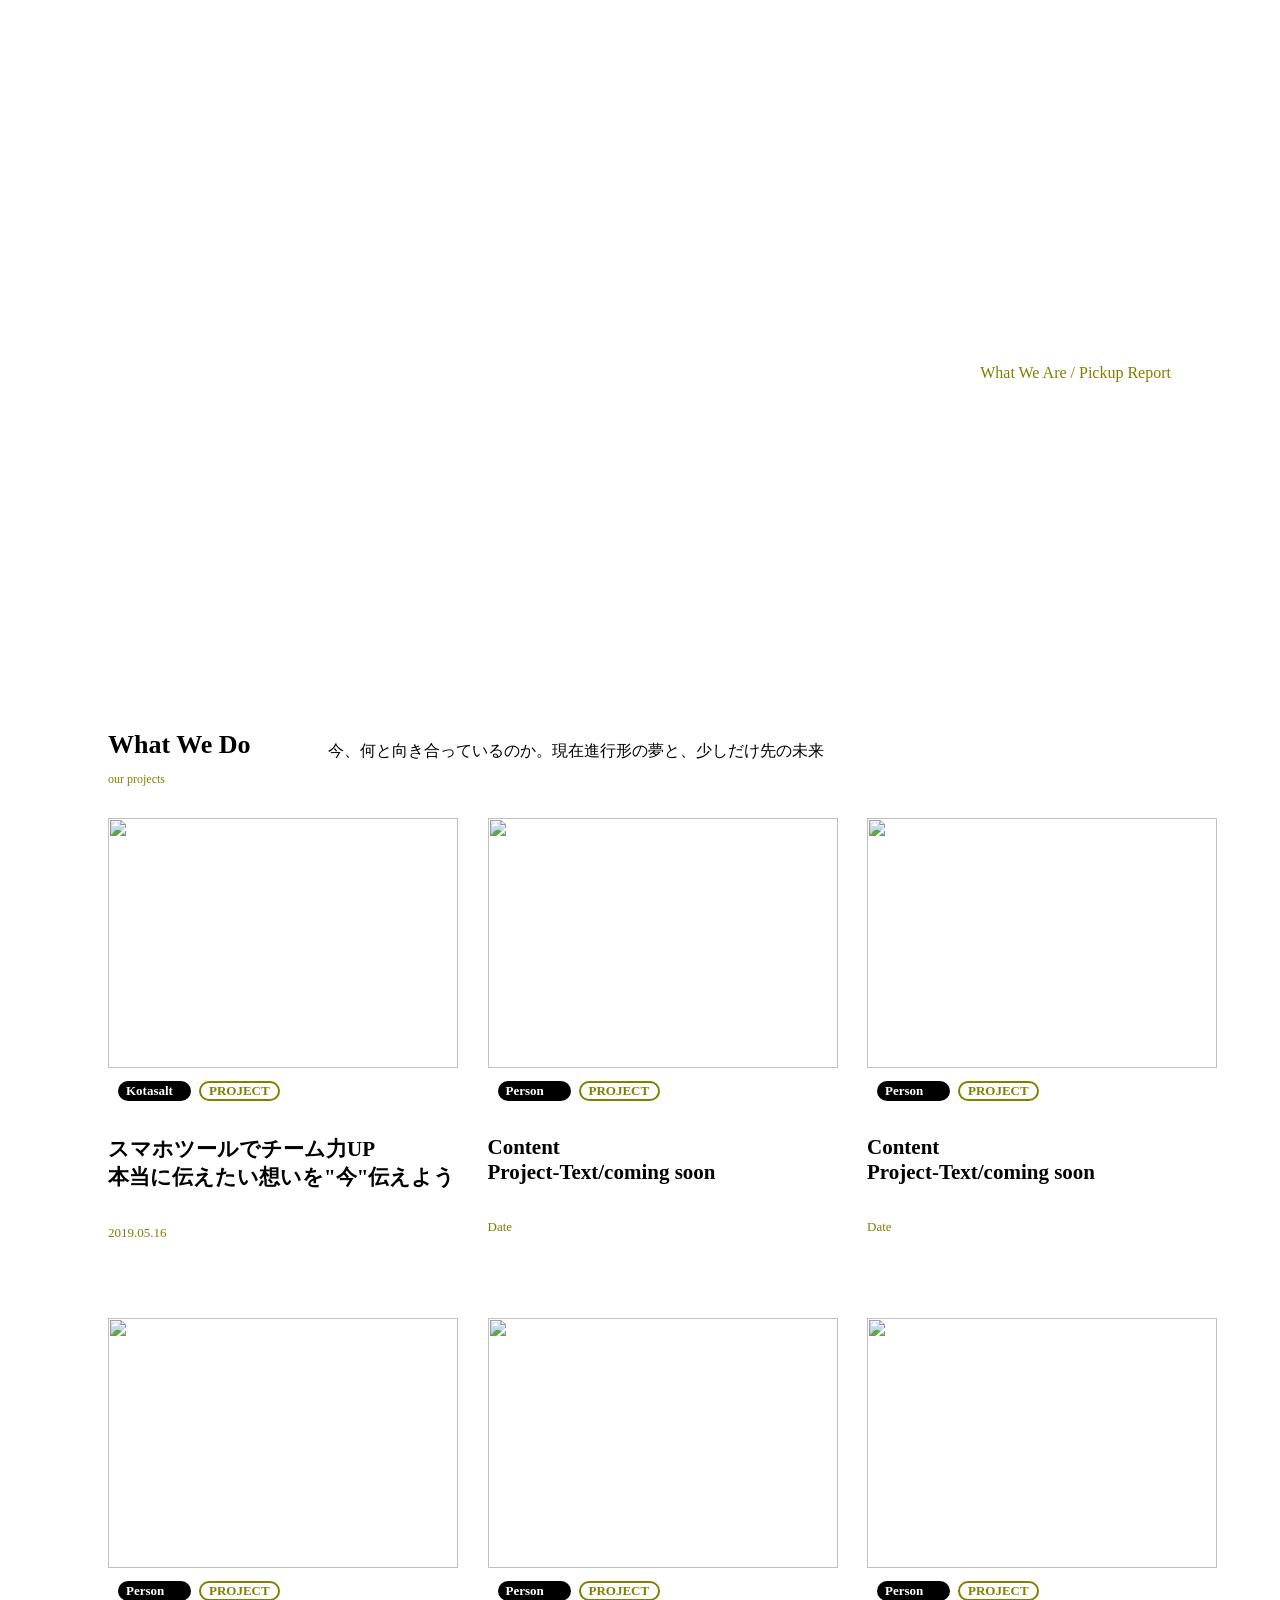
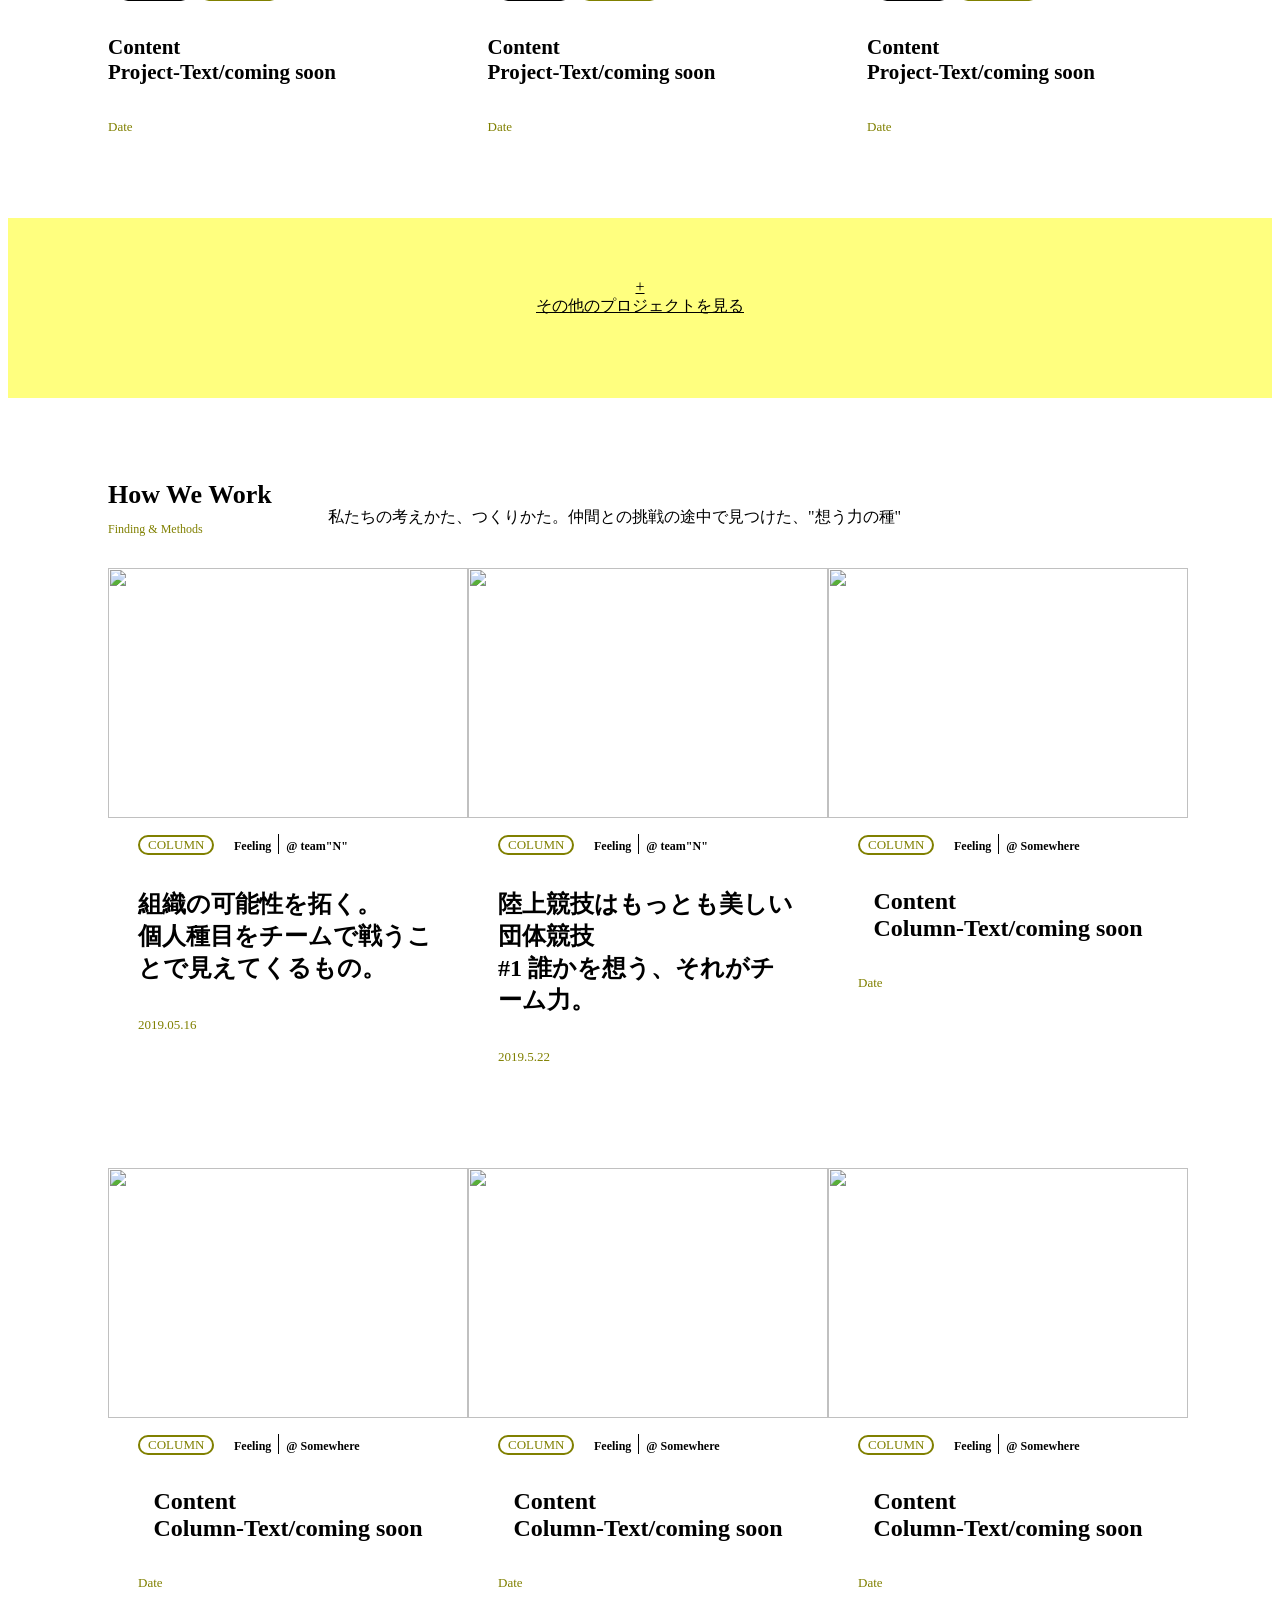
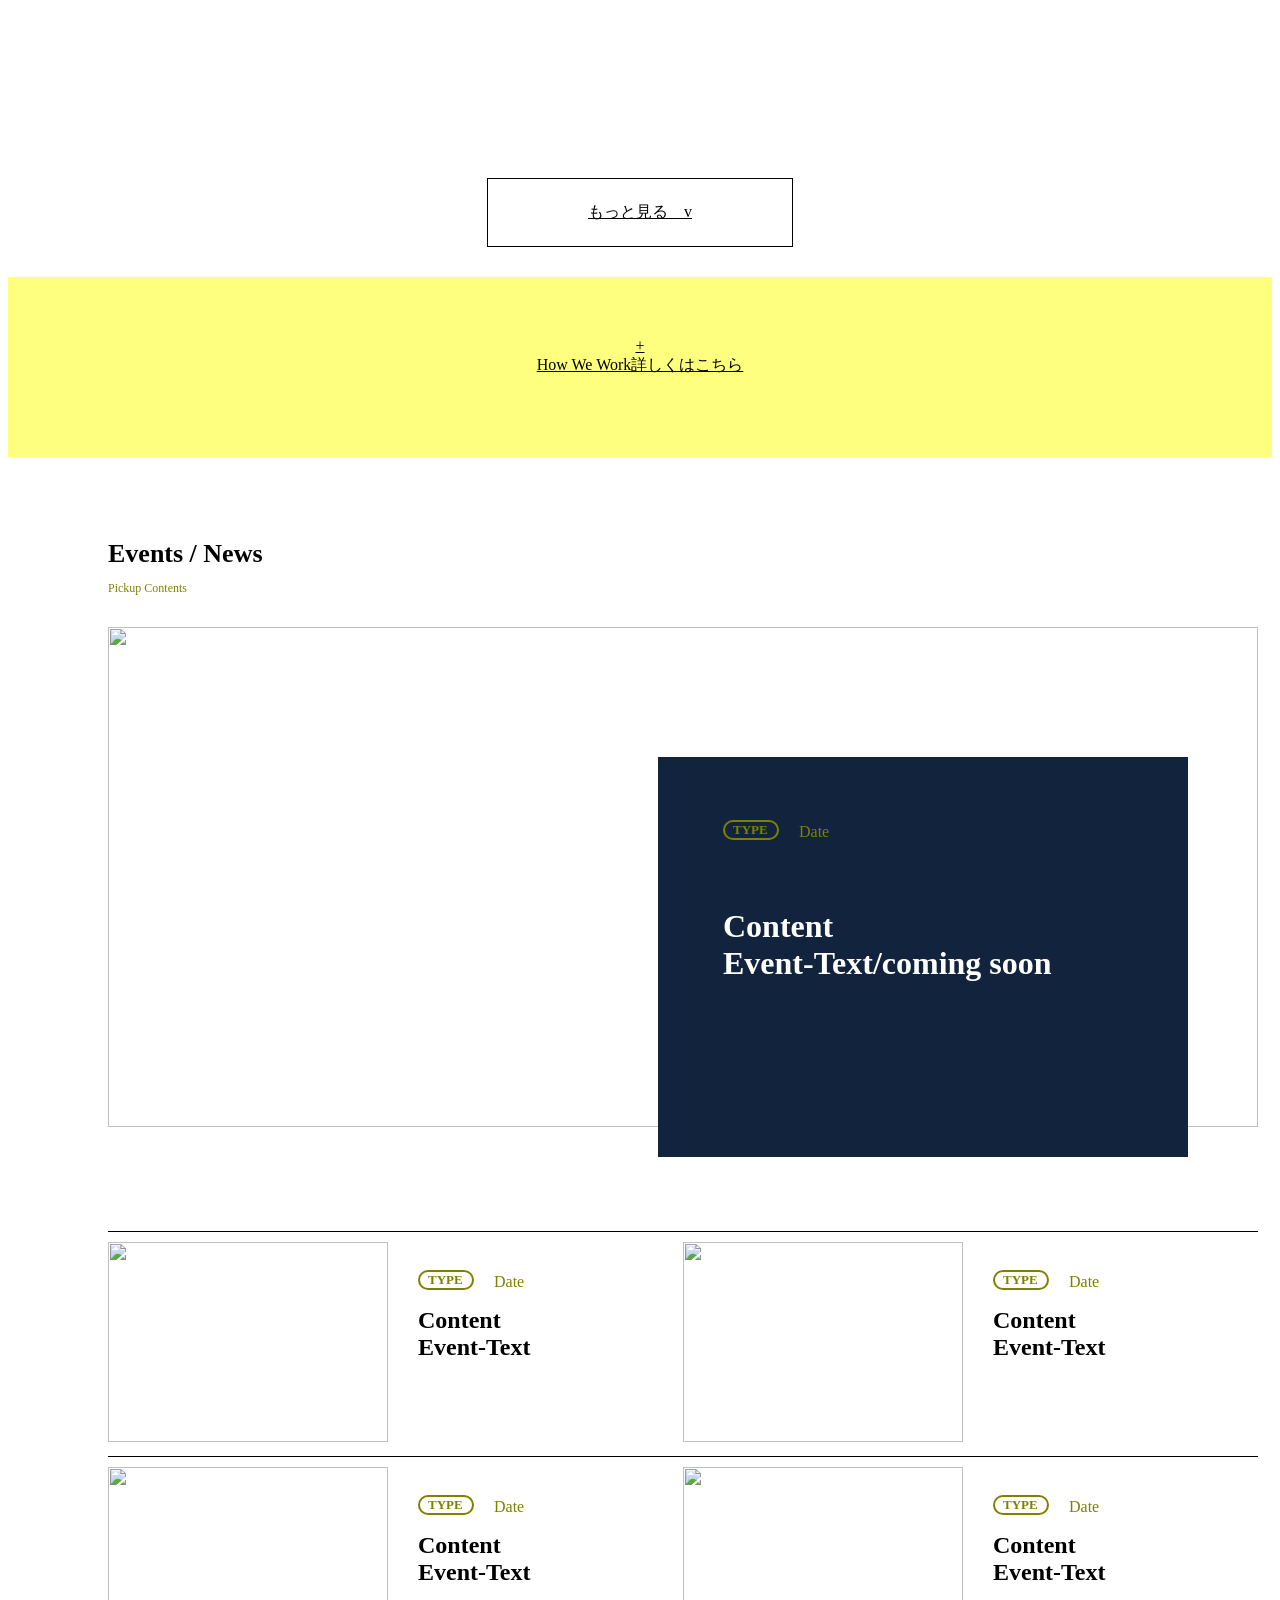
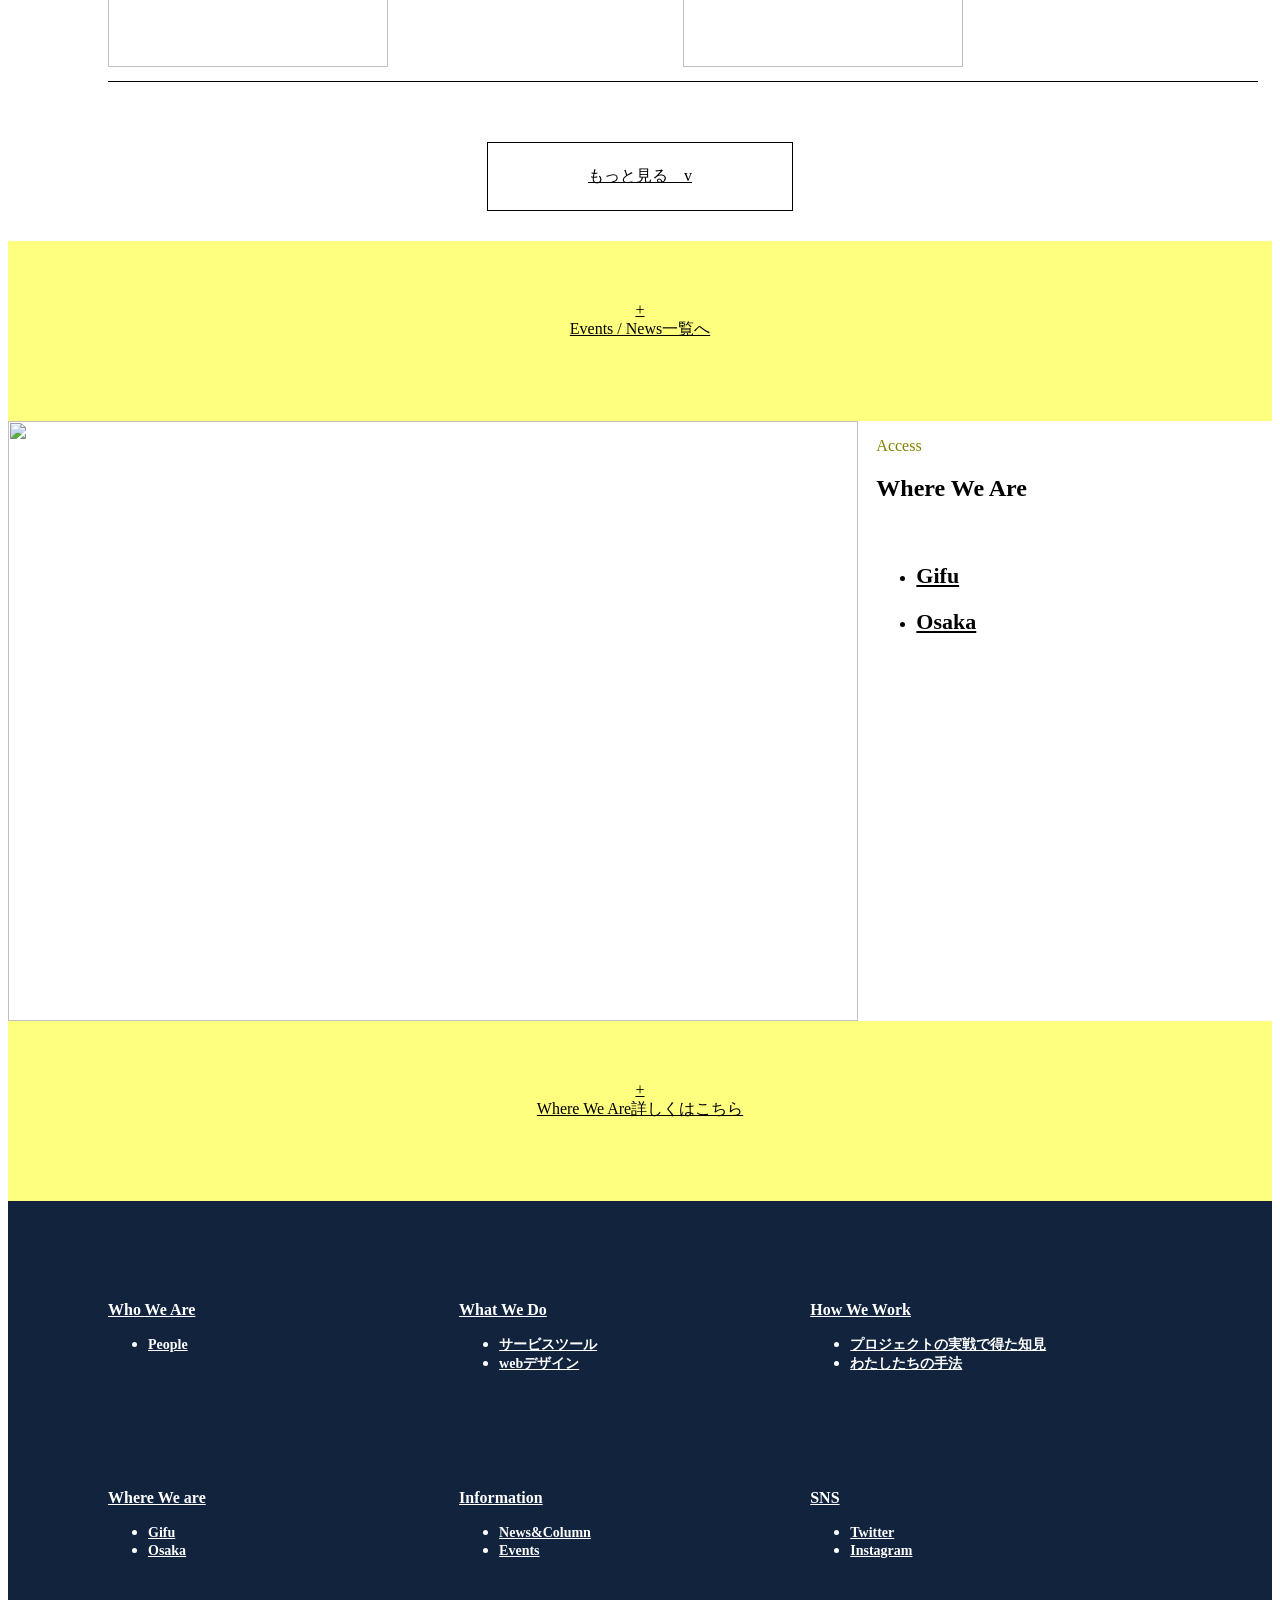
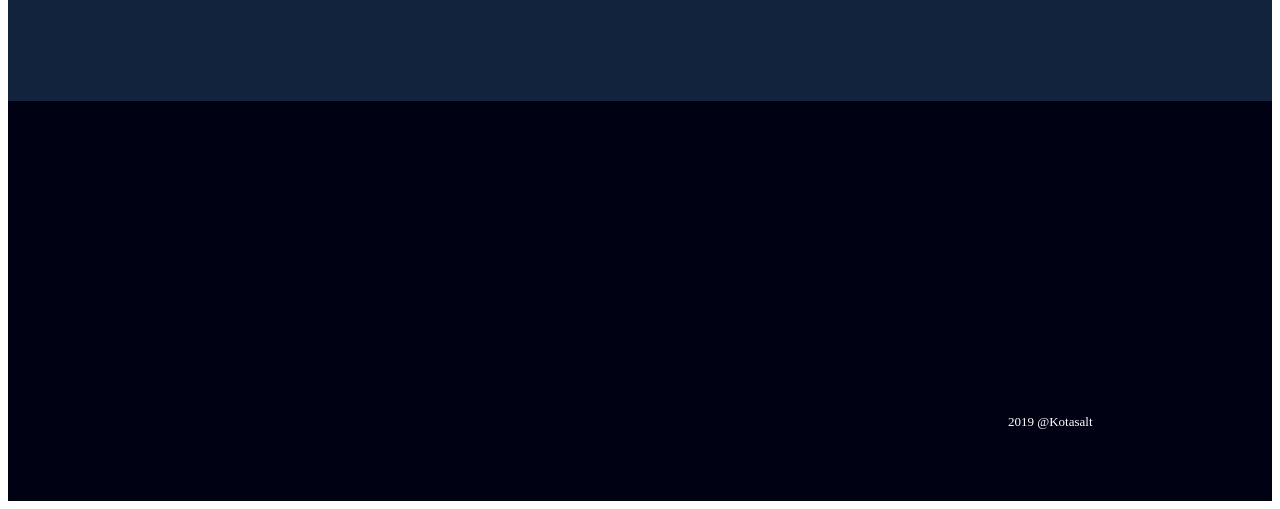
==== commit 696993c4: "Update index.html" ====
--- a/index.html
+++ b/index.html
@@ -2,7 +2,7 @@
 <html>
 <head>
   <meta name="viewport" content="width=device-width,initial-scale=1.0">
-  <link rel="stylesheet" href="[First]stylesheet.css">
+  <link rel="stylesheet" href="stylesheet.css">
 </head>
   <header>
     <div class="header-logo">
--- a/stylesheet.css
+++ b/stylesheet.css
@@ -0,0 +1,460 @@
+*{
+}
+header{
+ height:80px;
+
+  position:absolute;
+
+  width:100%;
+
+}
+
+.header-logo{
+height:50px;
+
+}
+.header-left{
+  float:left;
+}
+.header-left h1{
+  font-size:30px;
+  margin-left: 30px;
+color:white;
+padding-top:5px;
+}
+.header-right{
+  float:right;
+  margin-right:15px;
+  text-align:right;
+}
+.header-right a{
+font-size:20px;
+padding:0 15px;
+margin-top: 36px;
+margin-right:40px;
+color:white;
+text-align:right;
+float:right;
+font-family:sans-serif;
+font-weight: bold;
+}
+.header-right a:hover{
+  color:rgba(255, 255, 0, 1);
+}
+.top-wrapper{
+background-image:url(https://kotasalt.web.fc2.com/IMG_E2345.JPG
+
+
+ );
+background-size:cover;
+height:640px;
+width:100%;
+}
+.top-wrapper p{
+  color:#808000;
+  font-family:serif;
+  text-align:right;
+  padding-right: 21px;
+}
+.top-wrapper h1{
+  color:white;
+  text-align:left;
+  float:right;
+  font-size:35px;
+  margin-left:20px;
+}
+.top-wrapper-logo{
+  padding-top:340px;
+  padding-right:80px;
+}
+
+.top-wrapper-select{
+  float:left;
+}
+.what-wrapper{
+  padding-top:30px;
+  margin-top:30px;
+width:100%;
+
+}
+.contener{
+margin:0 auto;
+padding:0 100px;
+max-width:1150px;
+width:100%;
+}
+.section-title{
+  height:100px;
+position:relative;
+}
+.title-left{
+  border-right: #696969 solid 2px;
+}
+.title-left h2{
+  font-size:30px;
+float:left;
+font-size:26px;
+}
+.title-left p{
+  color:#808000;
+position:absolute;
+top:52px;
+font-size:12px;
+font-family:inherit;
+
+}
+.title-right{
+  position:absolute;
+  float:right;
+  top:33px;
+  padding-left: 220px;
+
+}
+.what-contents{
+  text-align:center;
+  height:1000px;
+
+}
+.project-top{
+  height:500px;
+}
+.project-bottom{
+  height:500px;
+}
+.project{
+  float:left;
+  width:33%;
+  text-align:left;
+  background-color: white;
+}
+.project:hover{
+opacity:0.7;
+}
+.plus{
+  height:120px;
+text-align: center;
+padding-top: 60px;
+background-color:rgba(255,255,0,0.5);
+border-bottom:none;
+}
+.plus:hover{
+  background-color:rgba(255,255,0,1)
+}
+.plus a{
+  color:black;
+}
+.project img{
+  display:block;
+  width:350px;
+  height:250px;
+}
+.person{
+  font-size:13px;
+  font-weight:bold;
+  width:57px;
+  padding:2px 8px;
+  background-color:black;
+  color:white;
+  border-radius: 20px;
+  margin-right: 8px;
+  margin-left: 10px;
+
+}
+.project-logo{
+  border:#808000 solid 2px;
+  border-radius: 20px;
+  color:#808000;
+
+
+  font-size:13px;
+  padding:0 8px;
+
+  width:61px;
+  display:block;
+
+}
+.project-head{
+
+}
+.project-head p{
+  float:left;
+  font-weight: bold;
+}
+.project h3{
+  display:inline-block;
+  font-size:21px;
+color:black;
+}
+.date{
+  color:#808000;
+  font-size:13px;
+  text-align: left;
+}
+.how-wrapper{
+  padding-top:30px;
+  margin-top:30px;
+
+  text-align: center;
+
+}
+.content img{
+  width:360px;
+  height:250px;
+}
+.content{
+  float:left;
+  width:360px;
+  height:600px;
+
+}
+
+.how-contents{
+  text-align:center;
+  height:1100px;
+}
+.content-text{
+
+padding:0 30px;
+}
+.column{
+  border:#808000 solid 2px;
+  color:#808000;
+  font-size:13px;
+  border-radius: 20px;
+  padding:0 8px;
+  display:block;
+  width:56px;
+  float:left;
+}
+.section-title{
+  padding-bottom:10px;
+}
+.feeling{
+  float:left;
+  font-size: 12px;
+  font-weight: bold;
+ padding-top:5px;
+ padding-right:7px;
+ padding-left: 20px;
+ border-right:black solid 1px;
+ color:black;
+}
+.place{
+  float:left;
+  font-size:12px;
+  font-weight:bold;
+  padding-top:5px;
+  padding-left:7px;
+  color:black;
+}
+.content-letter{
+  display:inline-block;
+  text-align: left;
+  color:black;
+}
+.more{
+  text-align: center;
+}
+.more a{
+display:inline-block;
+padding:23px 100px;
+border:black solid 1px;
+margin-top:10px;
+margin-bottom:30px;
+color:black;
+}
+.more a:hover{
+  background-color:rgba(255,255,0,1);
+}
+.content:hover{
+  background-color: rgba(255,255,0);
+}
+.event-wrapper{
+  padding-top:30px;
+  margin-top:30px;
+
+}
+.event-top{
+  position:relative;
+}
+.event-top img{
+  height:500px;
+  width:100%;
+}
+.event-box{
+  color:white;
+  background-color: rgba(17,35,61,1);
+  width:530px;
+  height:400px;
+  position:absolute;
+  top:130px;
+  margin-left:550px;
+}
+.event-left img{
+  width:280px;
+  height:200px;
+}
+.event-text{
+  margin:0 auto;
+  width:400px;
+  height:300px;
+  margin-top:50px;
+  position:relative;
+}
+.type{
+  border:#808000 solid 2px;
+  border-radius: 20px;
+  font-size:13px;
+  width:36px;
+  color:#808000;
+padding:0 8px;
+float:left;
+font-weight: bold;
+}
+.event-date{
+  color:#808000;
+  float:left;
+  padding-left: 20px;
+}
+.event-text h1{
+  display:block;
+  position:absolute;
+  top:80px;
+  text-align: left;
+}
+.events{
+
+  height:500px;
+  margin-top: 100px;
+  border-top: black solid 1px;
+}
+.event-left{
+  float:left;
+}
+.event-right{
+  float:left;
+  padding:15px 30px;
+}
+.event-right h2{
+  color:black;
+}
+.event{
+  width:50%;
+  float:left;
+  padding-top:10px;
+  padding-bottom:10px;
+  border-bottom: black solid 1px;
+
+}
+.where-contents{
+height:600px;
+}
+.where-image{
+  float:left;
+  width:850px;
+  height:600px;
+}
+.where-image img{
+  width:850px;
+  height:600px;
+}
+.where-left{
+  float:left;
+}
+.where-right{
+padding-right:245px;
+  float:right;
+  text-align: left;
+}
+.access{
+  color:#808000;
+}
+.where-type a{
+  color:black;
+  font-weight: bold;
+  font-size:22px;
+}
+.where-type li{
+  padding-bottom:20px;
+}
+.link-wrapper{
+  background-color:rgba(17,35,61,1);
+  color:white;
+  height:500px;
+}
+.link-wrapper a{
+  color:white;
+  font-weight: bold;
+}
+.link-contents{
+  padding:100px 100px;
+}
+.link-top{
+
+}
+.link-bottom{
+
+}
+.who{
+  float:left;
+}
+.where{
+  float:left;
+}
+.what{
+  float:left;
+}
+.how{
+  float:left;
+}
+.information{
+  float:left;
+}
+.sns{
+  float:left
+}
+.top{
+  float:left;
+  width:33%;
+  padding-bottom:100px;
+}
+.bottom{
+  float:left;
+  width:33%;
+}
+.link-wrapper li a{
+  font-size:14px;
+}
+footer{
+  height:400px;
+  background-color:#000113;
+  position:relative;
+}
+footer p{
+  position:absolute;
+  color:white;
+  top:300px;
+  padding-left: 1000px;
+  font-size:13px;
+}
+@media(max-width:1000px){
+  .project{
+    width:50%;
+
+  }
+  .content{
+    width:50%;
+  }
+  .event{
+    width:50%;
+  }
+}
+@media(max-width:670px){
+  .project{
+    width:100%{
+  }
+  .content{
+    width:100%;
+  }
+  .
+}
